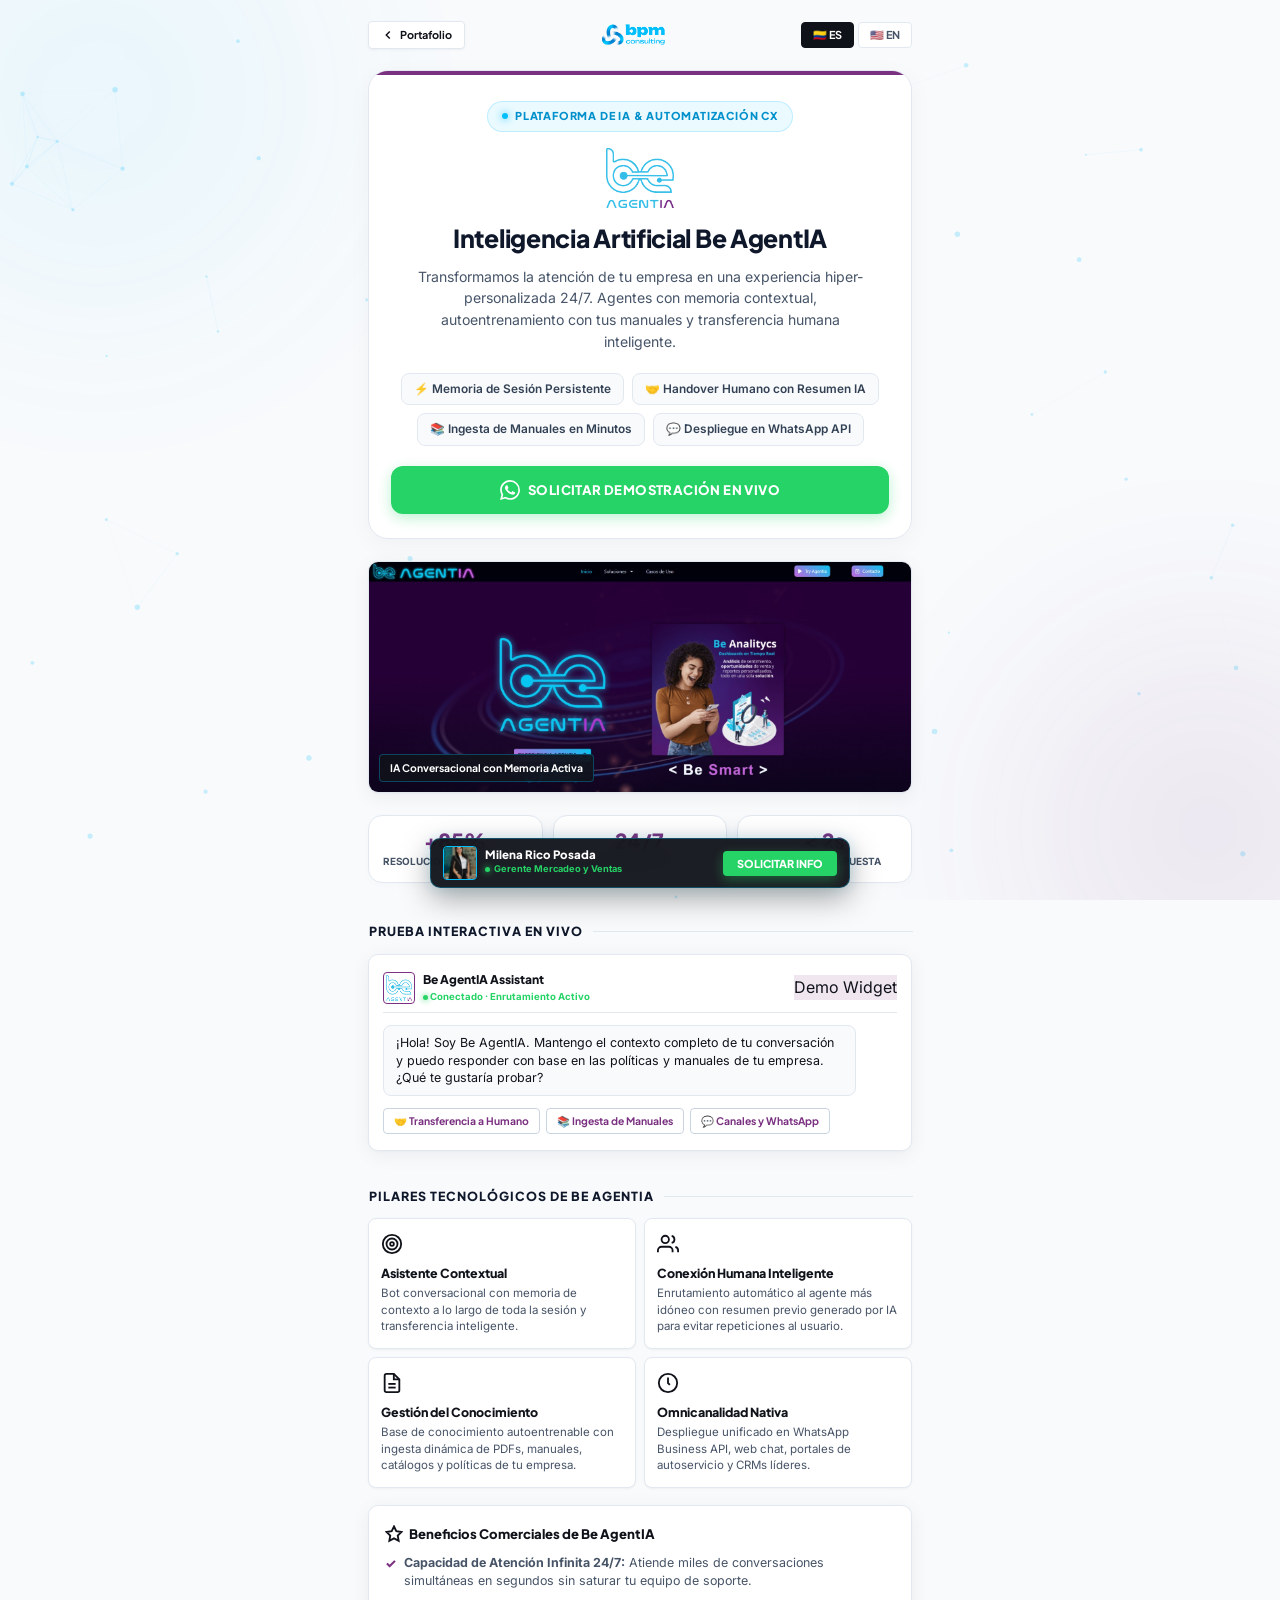
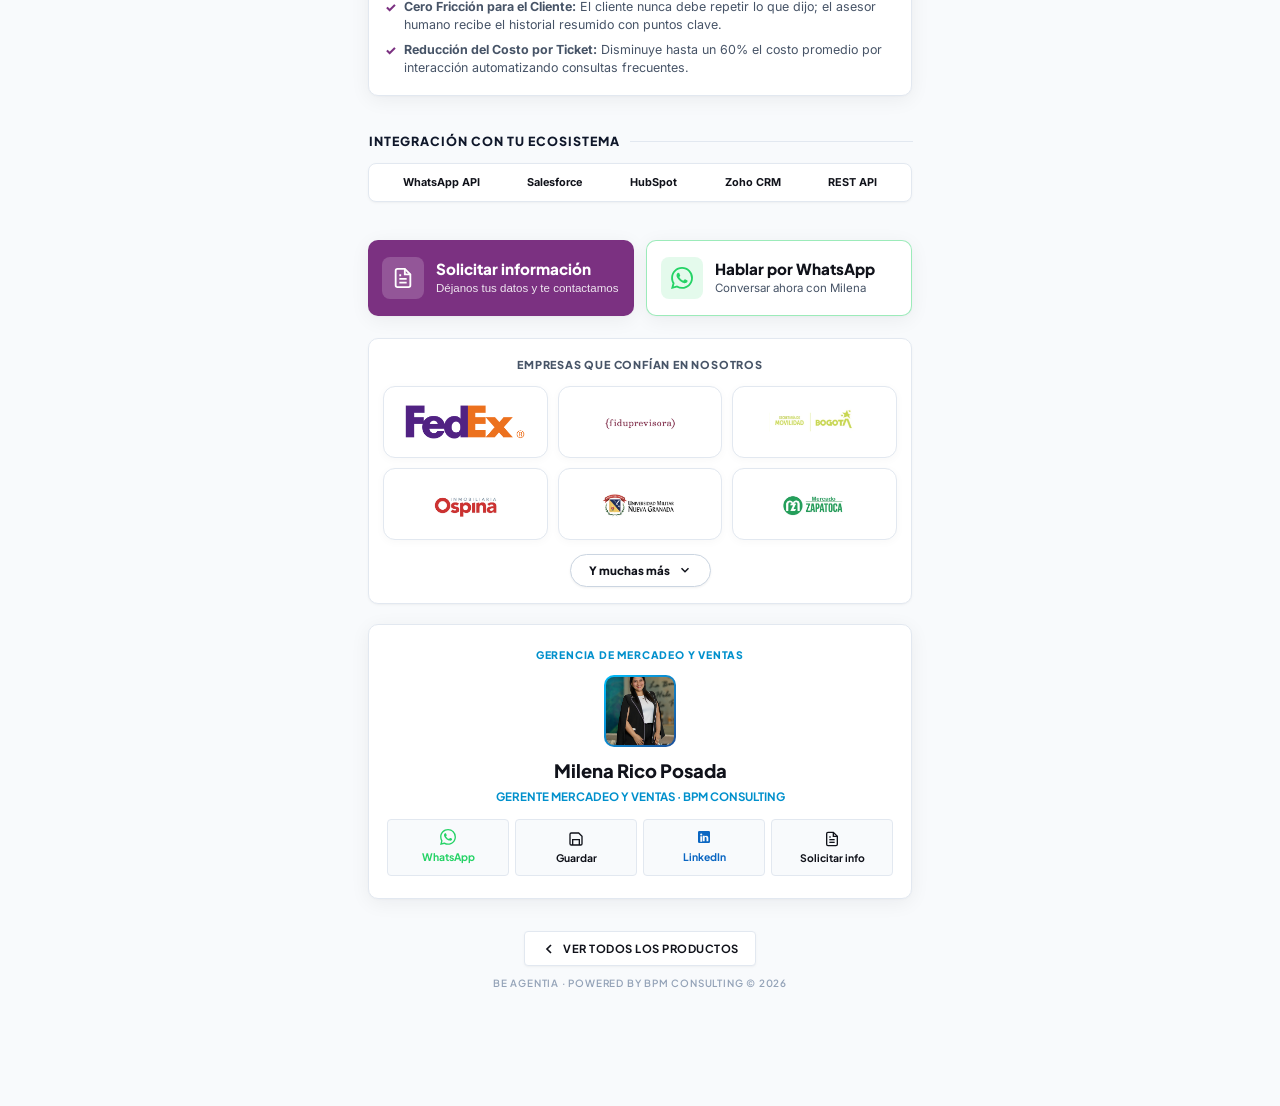
==== agentia/index.html @ d662c261 "style: expand breathing room and padding on product hero cards across all solutions" ====
<!DOCTYPE html>
<html lang="es">
<head>
  <meta charset="UTF-8">
  <meta name="viewport" content="width=device-width, initial-scale=1.0, maximum-scale=5.0">
  <title>Be AgentIA | Inteligencia Artificial Conversacional — BPM Consulting</title>
  <meta name="description" content="Be AgentIA By BPM: Asistente virtual contextual con memoria, enrutamiento inteligente agente humano y base de conocimiento dinámica.">
  <link rel="icon" type="image/png" href="../assets/logos/isotipo.png">
  <link rel="stylesheet" href="../css/styles.css?v=2.1">
</head>
<body data-product="agentia">

  <!-- Reading Scroll Progress Bar -->
  <div id="scroll-progress-bar"></div>

  <!-- Interactive Particle Mesh Canvas -->
  <canvas id="network-canvas"></canvas>

  <!-- Ambient Light Layer -->
  <div class="bg-ambient-layer">
    <div class="ambient-flare flare-1"></div>
    <div class="ambient-flare flare-2"></div>
  </div>

  <div class="page-container">

    <!-- Top Subpage Navigation Bar -->
    <header class="subpage-top-bar reveal-on-scroll">
      <a href="../index.html" class="back-nav-pill">
        <svg viewBox="0 0 24 24" width="14" height="14" fill="none" stroke="currentColor" stroke-width="2.5"><polyline points="15 18 9 12 15 6"></polyline></svg>
        <span data-es="Portafolio" data-en="Portfolio">Portafolio</span>
      </a>
      <img src="../assets/logos/LOGO HORIZONTAL.png" alt="BPM Consulting" class="top-brand-logo" onerror="this.src='../assets/logos/logo-horizontal-color.png'">
      <div class="lang-toggle-group">
        <button class="lang-pill-btn active-lang" data-set-lang="es">🇨🇴 ES</button>
        <button class="lang-pill-btn" data-set-lang="en">🇺🇸 EN</button>
      </div>
    </header>

    <!-- ==========================================================================
         PRODUCT HERO: BE AGENTIA (TOP CONVERSION PRIORITY)
         ========================================================================== -->
    <section class="hero-product-card reveal-on-scroll">
      <span class="product-eyebrow-badge">
        <span class="live-dot"></span>
        <span data-es="Plataforma de IA &amp; Automatización CX" data-en="AI Platform &amp; CX Automation">Plataforma de IA &amp; Automatización CX</span>
      </span>
      <img src="../assets/logos/agentia-logo.png" alt="Be AgentIA" class="hero-logo-frame" onerror="this.src='../assets/logos/agentia-portada.png'">
      <h1 class="hero-headline" data-es="Inteligencia Artificial <span class='gradient-text'>Be AgentIA</span>" data-en="Artificial Intelligence <span class='gradient-text'>Be AgentIA</span>">
        Inteligencia Artificial <span class="gradient-text">Be AgentIA</span>
      </h1>
      <p class="hero-lead-text" data-es="Transformamos la atención de tu empresa en una experiencia hiper-personalizada 24/7. Agentes con memoria contextual, autoentrenamiento con tus manuales y transferencia humana inteligente." data-en="Transforming enterprise support into a hyper-personalized 24/7 experience. Agents with persistent context memory, manual self-training, and smart human handoff.">
        Transformamos la atención de tu empresa en una experiencia hiper-personalizada 24/7. Agentes con memoria contextual, autoentrenamiento con tus manuales y transferencia humana inteligente.
      </p>

      <!-- Key Commercial Takeaway Pills -->
      <div class="key-value-chips-row">
        <span class="value-chip">⚡ Memoria de Sesión Persistente</span>
        <span class="value-chip">🤝 Handover Humano con Resumen IA</span>
        <span class="value-chip">📚 Ingesta de Manuales en Minutos</span>
        <span class="value-chip">💬 Despliegue en WhatsApp API</span>
      </div>

      <!-- Main Conversion CTA -->
      <a href="https://wa.me/573215734798" class="cta-button-main cta-button-whatsapp dynamic-wa-link" target="_blank" rel="noopener noreferrer">
        <svg viewBox="0 0 24 24" width="20" height="20" fill="currentColor"><path d="M17.472 14.382c-.297-.149-1.758-.867-2.03-.967-.273-.099-.471-.148-.67.15-.197.297-.767.966-.94 1.164-.173.199-.347.223-.644.075-.297-.15-1.255-.463-2.39-1.475-.883-.788-1.48-1.761-1.653-2.059-.173-.297-.018-.458.13-.606.134-.133.298-.347.446-.52.149-.174.198-.298.298-.497.099-.198.05-.371-.025-.52-.075-.149-.669-1.612-.916-2.207-.242-.579-.487-.5-.669-.51-.173-.008-.371-.01-.57-.01-.198 0-.52.074-.792.372-.272.297-1.04 1.016-1.04 2.479 0 1.462 1.065 2.875 1.213 3.074.149.198 2.096 3.2 5.077 4.487.709.306 1.262.489 1.694.625.712.227 1.36.195 1.871.118.571-.085 1.758-.719 2.006-1.413.248-.694.248-1.289.173-1.413-.074-.124-.272-.198-.57-.347m-5.421 7.403h-.004a9.87 9.87 0 01-5.031-1.378l-.361-.214-3.741.982.998-3.648-.235-.374a9.86 9.86 0 01-1.51-5.26c.001-5.45 4.436-9.884 9.888-9.884 2.64 0 5.122 1.03 6.988 2.898a9.825 9.825 0 012.893 6.994c-.003 5.45-4.437 9.884-9.885 9.884m8.413-18.297A11.815 11.815 0 0012.05 0C5.495 0 .16 5.335.157 11.892c0 2.096.547 4.142 1.588 5.945L.057 24l6.305-1.654a11.882 11.882 0 005.683 1.448h.005c6.554 0 11.89-5.335 11.893-11.893a11.821 11.821 0 00-3.48-8.413z"/></svg>
        <span data-es="Solicitar Demostración en Vivo" data-en="Request Live Interactive Demo">Solicitar Demostración en Vivo</span>
      </a>
    </section>

    <!-- Visual Media Showcase: Animated AgentIA Interface -->
    <div class="media-device-showcase reveal-on-scroll">
      <img src="../assets/img/agentia.gif" alt="Be AgentIA Demo Interactiva" class="media-device-img" onerror="this.src='../assets/img/agentia.jpeg'">
      <div class="media-floating-badge">
        <span class="pulse-circle"></span>
        <span data-es="IA Conversacional con Memoria Activa" data-en="Conversational AI with Active Memory">IA Conversacional con Memoria Activa</span>
      </div>
    </div>

    <!-- Key Metrics & Performance -->
    <div class="kpi-row reveal-on-scroll">
      <div class="kpi-card">
        <div class="kpi-number">+85%</div>
        <div class="kpi-label" data-es="Resolución 1er Contacto" data-en="1st Contact Resolution">Resolución 1er Contacto</div>
      </div>
      <div class="kpi-card">
        <div class="kpi-number">24/7</div>
        <div class="kpi-label" data-es="Disponibilidad Total" data-en="24/7 Availability">Disponibilidad Total</div>
      </div>
      <div class="kpi-card">
        <div class="kpi-number">&lt; 2s</div>
        <div class="kpi-label" data-es="Tiempo de Respuesta" data-en="Response Time">Tiempo de Respuesta</div>
      </div>
    </div>

    <!-- ==========================================================================
         INTERACTIVE CHAT SIMULATOR WIDGET
         ========================================================================== -->
    <div class="section-title-wrap reveal-on-scroll" data-es="Prueba Interactiva en Vivo" data-en="Live Interactive Simulation">
      Prueba Interactiva en Vivo
    </div>

    <div class="chat-sim-container reveal-on-scroll" id="chat-sim-box">
      <div class="chat-sim-header">
        <div class="chat-sim-bot-profile">
          <img src="../assets/logos/agentia-logo.png" alt="AgentIA" class="chat-sim-avatar">
          <div>
            <div class="chat-sim-name">Be AgentIA Assistant</div>
            <div class="chat-sim-state"><span class="status-dot-pulse"></span> <span data-es="Conectado · Enrutamiento Activo" data-en="Online · Context Memory Active">Conectado · Enrutamiento Activo</span></div>
          </div>
        </div>
        <span class="showcase-tag" style="background: rgba(123, 49, 129, 0.12); color: var(--brand-agentia-magenta); border-color: rgba(123, 49, 129, 0.25);">Demo Widget</span>
      </div>

      <div class="chat-sim-body">
        <div class="chat-bubble chat-bubble-bot" data-es="¡Hola! Soy Be AgentIA. Mantengo el contexto completo de tu conversación y puedo responder con base en las políticas y manuales de tu empresa. ¿Qué te gustaría probar?" data-en="Hello! I am Be AgentIA. I retain full conversation context and answer directly from your company manuals and policies. What would you like to test?">
          ¡Hola! Soy Be AgentIA. Mantengo el contexto completo de tu conversación y puedo responder con base en las políticas y manuales de tu empresa. ¿Qué te gustaría probar?
        </div>
      </div>

      <div class="chat-sim-prompts">
        <button class="chat-prompt-pill" 
          data-prompt-user-es="¿Cómo maneja la transferencia a un asesor humano?" 
          data-prompt-user-en="How do you handle transfer to a human agent?"
          data-prompt-reply-es="⚡ <strong>Enrutamiento Inteligente:</strong> Cuando detecto una consulta compleja, genero un <em>resumen ejecutivo automático</em> y transfiero el chat al asesor humano especializado sin que el cliente tenga que repetir su información."
          data-prompt-reply-en="⚡ <strong>Smart Handover:</strong> When detecting complex inquiries, I generate an <em>automatic executive briefing</em> and route the user to the right human specialist with zero repetition."
          data-es="🤝 Transferencia a Humano" data-en="🤝 Human Handover">
          🤝 Transferencia a Humano
        </button>

        <button class="chat-prompt-pill" 
          data-prompt-user-es="¿Cómo aprende de los manuales de mi empresa?" 
          data-prompt-user-en="How do you learn from company documents?"
          data-prompt-reply-es="📚 <strong>Base de Conocimiento Dinámica:</strong> Puedes cargar PDFs, políticas comerciales, FAQs o conectar tu API. Aprendo de inmediato con búsqueda semántica precisa y respuestas certeras."
          data-prompt-reply-en="📚 <strong>Dynamic Knowledge Base:</strong> Simply upload PDFs, policies, FAQs, or connect via REST API. I learn instantly using semantic vector search with verified accuracy."
          data-es="📚 Ingesta de Manuales" data-en="📚 Manuals Ingestion">
          📚 Ingesta de Manuales
        </button>

        <button class="chat-prompt-pill" 
          data-prompt-user-es="¿En qué canales se puede desplegar?" 
          data-prompt-user-en="Which channels can it be deployed to?"
          data-prompt-reply-es="🌐 <strong>Omnicanalidad Nativa:</strong> Me integro directamente con <em>WhatsApp Business API, Web Chat, Salesforce, HubSpot y Zoho CRM</em> manteniendo una única memoria centralizada."
          data-prompt-reply-en="🌐 <strong>Native Omnichannel:</strong> I deploy natively on <em>WhatsApp Business API, Web Chat, Salesforce, HubSpot, and Zoho CRM</em> sharing one centralized memory."
          data-es="💬 Canales y WhatsApp" data-en="💬 Channels &amp; WhatsApp">
          💬 Canales y WhatsApp
        </button>
      </div>
    </div>

    <!-- Core Pillars / Capabilities -->
    <div class="section-title-wrap reveal-on-scroll" data-es="Pilares Tecnológicos de Be AgentIA" data-en="Be AgentIA Core Technology">
      Pilares Tecnológicos de Be AgentIA
    </div>

    <div class="feature-tiles-grid">
      <div class="feature-tile reveal-on-scroll stagger-1">
        <div class="feature-tile-icon">
          <svg viewBox="0 0 24 24" width="22" height="22" fill="none" stroke="currentColor" stroke-width="2"><path d="M12 2a10 10 0 0 0-10 10c0 5.523 4.477 10 10 10s10-4.477 10-10A10 10 0 0 0 12 2z"></path><path d="M12 18a6 6 0 1 0 0-12 6 6 0 0 0 0 12z"></path><circle cx="12" cy="12" r="2"></circle></svg>
        </div>
        <div class="feature-tile-title" data-es="Asistente Contextual" data-en="Contextual Assistant">Asistente Contextual</div>
        <div class="feature-tile-desc" data-es="Bot conversacional con memoria de contexto a lo largo de toda la sesión y transferencia inteligente." data-en="Conversational bot with persistent context memory across the session and smart handoff.">
          Bot conversacional con memoria de contexto a lo largo de toda la sesión y transferencia inteligente.
        </div>
      </div>

      <div class="feature-tile reveal-on-scroll stagger-2">
        <div class="feature-tile-icon">
          <svg viewBox="0 0 24 24" width="22" height="22" fill="none" stroke="currentColor" stroke-width="2"><path d="M17 21v-2a4 4 0 0 0-4-4H5a4 4 0 0 0-4 4v2"></path><circle cx="9" cy="7" r="4"></circle><path d="M23 21v-2a4 4 0 0 0-3-3.87"></path><path d="M16 3.13a4 4 0 0 1 0 7.75"></path></svg>
        </div>
        <div class="feature-tile-title" data-es="Conexión Humana Inteligente" data-en="Smart Human Handover">Conexión Humana Inteligente</div>
        <div class="feature-tile-desc" data-es="Enrutamiento automático al agente más idóneo con resumen previo generado por IA para evitar repeticiones al usuario." data-en="Automated routing to the ideal human agent with AI-generated briefing to prevent user repetition.">
          Enrutamiento automático al agente más idóneo con resumen previo generado por IA para evitar repeticiones al usuario.
        </div>
      </div>

      <div class="feature-tile reveal-on-scroll stagger-3">
        <div class="feature-tile-icon">
          <svg viewBox="0 0 24 24" width="22" height="22" fill="none" stroke="currentColor" stroke-width="2"><path d="M14 2H6a2 2 0 0 0-2 2v16a2 2 0 0 0 2 2h12a2 2 0 0 0 2-2V8z"></path><polyline points="14 2 14 8 20 8"></polyline><line x1="16" y1="13" x2="8" y2="13"></line><line x1="16" y1="17" x2="8" y2="17"></line></svg>
        </div>
        <div class="feature-tile-title" data-es="Gestión del Conocimiento" data-en="Knowledge Base">Gestión del Conocimiento</div>
        <div class="feature-tile-desc" data-es="Base de conocimiento autoentrenable con ingesta dinámica de PDFs, manuales, catálogos y políticas de tu empresa." data-en="Self-training knowledge base with dynamic ingestion of PDFs, manuals, and enterprise policies.">
          Base de conocimiento autoentrenable con ingesta dinámica de PDFs, manuales, catálogos y políticas de tu empresa.
        </div>
      </div>

      <div class="feature-tile reveal-on-scroll stagger-4">
        <div class="feature-tile-icon">
          <svg viewBox="0 0 24 24" width="22" height="22" fill="none" stroke="currentColor" stroke-width="2"><circle cx="12" cy="12" r="10"></circle><polyline points="12 6 12 12 14 14"></polyline></svg>
        </div>
        <div class="feature-tile-title" data-es="Omnicanalidad Nativa" data-en="Native Omnichannel">Omnicanalidad Nativa</div>
        <div class="feature-tile-desc" data-es="Despliegue unificado en WhatsApp Business API, web chat, portales de autoservicio y CRMs líderes." data-en="Unified deployment on WhatsApp Business API, web chat, portals, and leading CRM platforms.">
          Despliegue unificado en WhatsApp Business API, web chat, portales de autoservicio y CRMs líderes.
        </div>
      </div>
    </div>

    <!-- Commercial Value Highlights Card -->
    <div class="commercial-highlights-card reveal-on-scroll">
      <div class="highlights-title">
        <svg viewBox="0 0 24 24" width="18" height="18" fill="none" stroke="currentColor" stroke-width="2.5"><polygon points="12 2 15.09 8.26 22 9.27 17 14.14 18.18 21.02 12 17.77 5.82 21.02 7 14.14 2 9.27 8.91 8.26 12 2"></polygon></svg>
        <span data-es="Beneficios Comerciales de Be AgentIA" data-en="Business Benefits of Be AgentIA">Beneficios Comerciales de Be AgentIA</span>
      </div>
      <div class="highlights-list">
        <div class="highlight-item">
          <div class="highlight-icon-check">✓</div>
          <div><strong data-es="Capacidad de Atención Infinita 24/7:" data-en="Infinite 24/7 Scale:">Capacidad de Atención Infinita 24/7:</strong> <span data-es="Atiende miles de conversaciones simultáneas en segundos sin saturar tu equipo de soporte." data-en="Handle thousands of concurrent conversations in seconds with zero backlog or queue wait times.">Atiende miles de conversaciones simultáneas en segundos sin saturar tu equipo de soporte.</span></div>
        </div>
        <div class="highlight-item">
          <div class="highlight-icon-check">✓</div>
          <div><strong data-es="Cero Fricción para el Cliente:" data-en="Zero Friction for Users:">Cero Fricción para el Cliente:</strong> <span data-es="El cliente nunca debe repetir lo que dijo; el asesor humano recibe el historial resumido con puntos clave." data-en="Customers never repeat themselves; human agents get a clear executive briefing with all key points.">El cliente nunca debe repetir lo que dijo; el asesor humano recibe el historial resumido con puntos clave.</span></div>
        </div>
        <div class="highlight-item">
          <div class="highlight-icon-check">✓</div>
          <div><strong data-es="Reducción del Costo por Ticket:" data-en="Lower Cost per Ticket:">Reducción del Costo por Ticket:</strong> <span data-es="Disminuye hasta un 60% el costo promedio por interacción automatizando consultas frecuentes." data-en="Reduce up to 60% of average interaction costs by automating tier-1 repetitive questions.">Disminuye hasta un 60% el costo promedio por interacción automatizando consultas frecuentes.</span></div>
        </div>
      </div>
    </div>

    <!-- Integrations Bar -->
    <div class="section-title-wrap reveal-on-scroll" data-es="Integración con tu Ecosistema" data-en="Ecosystem Integrations">
      Integración con tu Ecosistema
    </div>

    <div class="trust-strip reveal-on-scroll">
      <span class="trust-badge">WhatsApp API</span>
      <span class="trust-badge">Salesforce</span>
      <span class="trust-badge">HubSpot</span>
      <span class="trust-badge">Zoho CRM</span>
      <span class="trust-badge">REST API</span>
    </div>

    <!-- ==========================================================================
         HIGH-CONVERSION DUAL ACTION CARDS
         ========================================================================== -->
    <div class="solution-cta-dual-grid reveal-on-scroll">
      <button class="btn-dual-card btn-dual-inquiry" type="button" data-open-lead-modal data-service="BeAgentIA">
        <div class="btn-dual-icon-box">
          <svg viewBox="0 0 24 24" width="22" height="22" fill="none" stroke="currentColor" stroke-width="2"><path d="M14 2H6a2 2 0 0 0-2 2v16a2 2 0 0 0 2 2h12a2 2 0 0 0 2-2V8z"></path><polyline points="14 2 14 8 20 8"></polyline><line x1="16" y1="13" x2="8" y2="13"></line><line x1="16" y1="17" x2="8" y2="17"></line><polyline points="10 9 9 9 8 9"></polyline></svg>
        </div>
        <div>
          <div class="btn-dual-title" data-es="Solicitar información" data-en="Request Information">Solicitar información</div>
          <div class="btn-dual-sub" data-es="Déjanos tus datos y te contactamos" data-en="Leave your details and we'll contact you">Déjanos tus datos y te contactamos</div>
        </div>
      </button>

      <a href="https://wa.me/573215734798?text=Hola%20Milena,%20conoc%C3%AD%20BPM%20en%20ANDICOM%20y%20me%20interesa%20conocer%20m%C3%A1s%20sobre%20BeAgentIA." class="btn-dual-card btn-dual-wa dynamic-wa-link" target="_blank" rel="noopener noreferrer">
        <div class="btn-dual-icon-box">
          <svg viewBox="0 0 24 24" width="22" height="22" fill="currentColor"><path d="M17.472 14.382c-.297-.149-1.758-.867-2.03-.967-.273-.099-.471-.148-.67.15-.197.297-.767.966-.94 1.164-.173.199-.347.223-.644.075-.297-.15-1.255-.463-2.39-1.475-.883-.788-1.48-1.761-1.653-2.059-.173-.297-.018-.458.13-.606.134-.133.298-.347.446-.52.149-.174.198-.298.298-.497.099-.198.05-.371-.025-.52-.075-.149-.669-1.612-.916-2.207-.242-.579-.487-.5-.669-.51-.173-.008-.371-.01-.57-.01-.198 0-.52.074-.792.372-.272.297-1.04 1.016-1.04 2.479 0 1.462 1.065 2.875 1.213 3.074.149.198 2.096 3.2 5.077 4.487.709.306 1.262.489 1.694.625.712.227 1.36.195 1.871.118.571-.085 1.758-.719 2.006-1.413.248-.694.248-1.289.173-1.413-.074-.124-.272-.198-.57-.347m-5.421 7.403h-.004a9.87 9.87 0 01-5.031-1.378l-.361-.214-3.741.982.998-3.648-.235-.374a9.86 9.86 0 01-1.51-5.26c.001-5.45 4.436-9.884 9.888-9.884 2.64 0 5.122 1.03 6.988 2.898a9.825 9.825 0 012.893 6.994c-.003 5.45-4.437 9.884-9.885 9.884m8.413-18.297A11.815 11.815 0 0012.05 0C5.495 0 .16 5.335.157 11.892c0 2.096.547 4.142 1.588 5.945L.057 24l6.305-1.654a11.882 11.882 0 005.683 1.448h.005c6.554 0 11.89-5.335 11.893-11.893a11.821 11.821 0 00-3.48-8.413z"/></svg>
        </div>
        <div>
          <div class="btn-dual-title" data-es="Hablar por WhatsApp" data-en="Chat via WhatsApp">Hablar por WhatsApp</div>
          <div class="btn-dual-sub" data-es="Conversar ahora con Milena" data-en="Chat now with Milena">Conversar ahora con Milena</div>
        </div>
      </a>
    </div>

    <!-- Brands & Clients Showcase -->
    <section class="client-trust-section reveal-on-scroll">
      <div class="client-trust-title" data-es="Empresas que Confían en Nosotros" data-en="Companies That Trust Us">Empresas que Confían en Nosotros</div>
      
      <!-- 6 Primary Logos -->
      <div class="client-logo-grid">
        <div class="client-logo-cell"><img src="../assets/logos/Fedex.webp" alt="FedEx"></div>
        <div class="client-logo-cell"><img src="../assets/logos/Fiduprevisora.webp" alt="UARIV / Sector Público"></div>
        <div class="client-logo-cell"><img src="../assets/logos/Secretaria-de-Mobilidad.webp" alt="Secretaría de Movilidad"></div>
        <div class="client-logo-cell"><img src="../assets/logos/Inmobiliaria-Ospina.webp" alt="OPAIN / Ospina"></div>
        <div class="client-logo-cell"><img src="../assets/logos/U-Militar-Nueva-Granada.webp" alt="Universidad Militar Nueva Granada"></div>
        <div class="client-logo-cell"><img src="../assets/logos/Zapatoca.webp" alt="Supermercados Zapatoca"></div>
      </div>

      <!-- Expand Button -->
      <div class="btn-expand-clients-wrap">
        <button class="btn-expand-clients" type="button" data-toggle-clients>
          <span data-es="Y muchas más" data-en="And many more">Y muchas más</span>
          <svg viewBox="0 0 24 24" width="14" height="14" fill="none" stroke="currentColor" stroke-width="2.5"><polyline points="6 9 12 15 18 9"></polyline></svg>
        </button>
      </div>

      <!-- Expandable Extra Grid -->
      <div class="clients-extra-grid">
        <div class="client-logo-cell"><img src="../assets/logos/Claro.webp" alt="Claro"></div>
        <div class="client-logo-cell"><img src="../assets/logos/Banco-de-la-Republica.webp" alt="Banco de la República"></div>
        <div class="client-logo-cell"><img src="../assets/logos/Prepass.webp" alt="PrePass"></div>
        <div class="client-logo-cell"><img src="../assets/logos/Frontier.webp" alt="Frontera Energy"></div>
        <div class="client-logo-cell"><img src="../assets/logos/ICETEX.webp" alt="ICETEX"></div>
        <div class="client-logo-cell"><img src="../assets/logos/Camara-de-Comercio.webp" alt="Cámara de Comercio"></div>
        <div class="client-logo-cell"><img src="../assets/logos/Rabelo-Foods.webp" alt="Rabelo Foods"></div>
        <div class="client-logo-cell"><img src="../assets/logos/ICFES.webp" alt="ICFES"></div>
        <div class="client-logo-cell"><img src="../assets/logos/Ministerio-de-Educacion.webp" alt="Ministerio de Educación"></div>
      </div>
    </section>

    <!-- ==========================================================================
         EXECUTIVE MANAGEMENT CONTACT SECTION (MILENA RICO)
         ========================================================================== -->
    <section class="executive-management-card reveal-on-scroll">
      <span class="exec-card-eyebrow" data-es="Gerencia de Mercadeo y Ventas" data-en="Marketing &amp; Sales Management">
        <svg viewBox="0 0 24 24" width="14" height="14" fill="none" stroke="currentColor" stroke-width="2.5"><circle cx="12" cy="7" r="4"></circle><path d="M5.5 21a8.5 8.5 0 0 1 13 0"></path></svg>
        Gerencia de Mercadeo y Ventas
      </span>

      <div class="exec-avatar-wrapper">
        <img src="../assets/img/Milena.jpeg" alt="Milena Rico Posada" class="exec-avatar-photo" onerror="this.src='../assets/logos/isotipo.png'">
      </div>

      <h2 class="exec-manager-name">Milena Rico Posada</h2>
      <p class="exec-manager-title" data-es="Gerente Mercadeo y Ventas · BPM Consulting" data-en="Marketing &amp; Sales Manager · BPM Consulting">
        Gerente Mercadeo y Ventas · BPM Consulting
      </p>

      <div class="exec-actions-grid">
        <a href="https://wa.me/573215734798?text=Hola%20Milena,%20conoc%C3%AD%20BPM%20en%20ANDICOM%20y%20me%20interesa%20conocer%20m%C3%A1s%20sobre%20BeAgentIA." class="exec-action-item btn-wa-highlight dynamic-wa-link" target="_blank" rel="noopener noreferrer">
          <svg viewBox="0 0 24 24" fill="currentColor"><path d="M17.472 14.382c-.297-.149-1.758-.867-2.03-.967-.273-.099-.471-.148-.67.15-.197.297-.767.966-.94 1.164-.173.199-.347.223-.644.075-.297-.15-1.255-.463-2.39-1.475-.883-.788-1.48-1.761-1.653-2.059-.173-.297-.018-.458.13-.606.134-.133.298-.347.446-.52.149-.174.198-.298.298-.497.099-.198.05-.371-.025-.52-.075-.149-.669-1.612-.916-2.207-.242-.579-.487-.5-.669-.51-.173-.008-.371-.01-.57-.01-.198 0-.52.074-.792.372-.272.297-1.04 1.016-1.04 2.479 0 1.462 1.065 2.875 1.213 3.074.149.198 2.096 3.2 5.077 4.487.709.306 1.262.489 1.694.625.712.227 1.36.195 1.871.118.571-.085 1.758-.719 2.006-1.413.248-.694.248-1.289.173-1.413-.074-.124-.272-.198-.57-.347m-5.421 7.403h-.004a9.87 9.87 0 01-5.031-1.378l-.361-.214-3.741.982.998-3.648-.235-.374a9.86 9.86 0 01-1.51-5.26c.001-5.45 4.436-9.884 9.888-9.884 2.64 0 5.122 1.03 6.988 2.898a9.825 9.825 0 012.893 6.994c-.003 5.45-4.437 9.884-9.885 9.884m8.413-18.297A11.815 11.815 0 0012.05 0C5.495 0 .16 5.335.157 11.892c0 2.096.547 4.142 1.588 5.945L.057 24l6.305-1.654a11.882 11.882 0 005.683 1.448h.005c6.554 0 11.89-5.335 11.893-11.893a11.821 11.821 0 00-3.48-8.413z"/></svg>
          <span>WhatsApp</span>
        </a>
        <button class="exec-action-item" data-vcard>
          <svg viewBox="0 0 24 24" fill="none" stroke="currentColor" stroke-width="2"><path d="M19 21H5a2 2 0 0 1-2-2V5a2 2 0 0 1 2-2h11l5 5v11a2 2 0 0 1-2 2z"></path><polyline points="17 21 17 13 7 13 7 21"></polyline></svg>
          <span data-es="Guardar" data-en="Save">Guardar</span>
        </button>
        <a href="https://www.linkedin.com/in/milena-rico-posada-2990798b/" class="exec-action-item btn-li-highlight" target="_blank" rel="noopener noreferrer">
          <svg viewBox="0 0 24 24" fill="currentColor"><path d="M19 3a2 2 0 0 1 2 2v14a2 2 0 0 1-2 2H5a2 2 0 0 1-2-2V5a2 2 0 0 1 2-2h14m-.5 15.5v-5.3a3.26 3.26 0 0 0-3.26-3.26c-.85 0-1.84.52-2.28 1.3v-1.11h-2.79v8.37h2.79v-4.93c0-.77.62-1.4 1.39-1.4a1.4 1.4 0 0 1 1.4 1.4v4.93h2.75M6.46 10.9v8.37H9.2V10.9H6.46M7.83 6.64a1.64 1.64 0 1 0 1.64 1.64 1.64 1.64 0 0 0-1.64-1.64z"/></svg>
          <span>LinkedIn</span>
        </a>
        <button class="exec-action-item" data-open-lead-modal data-service="BeAgentIA">
          <svg viewBox="0 0 24 24" fill="none" stroke="currentColor" stroke-width="2"><path d="M14 2H6a2 2 0 0 0-2 2v16a2 2 0 0 0 2 2h12a2 2 0 0 0 2-2V8z"></path><polyline points="14 2 14 8 20 8"></polyline><line x1="16" y1="13" x2="8" y2="13"></line><line x1="16" y1="17" x2="8" y2="17"></line><polyline points="10 9 9 9 8 9"></polyline></svg>
          <span data-es="Solicitar info" data-en="Request info">Solicitar info</span>
        </button>
      </div>
    </section>

    <!-- Footer Area -->
    <footer class="footer-wrap reveal-on-scroll">
      <a href="../index.html" class="return-hub-btn">
        <svg viewBox="0 0 24 24" width="16" height="16" fill="none" stroke="currentColor" stroke-width="2.5"><polyline points="15 18 9 12 15 6"></polyline></svg>
        <span data-es="Ver todos los productos" data-en="View all products">Ver todos los productos</span>
      </a>
      <p class="footer-copy-claim">BE AGENTIA · POWERED BY BPM CONSULTING © 2026</p>
    </footer>

  </div>

  <!-- Sticky Bottom Contact Bar -->
  <div class="sticky-float-bar">
    <a href="https://wa.me/573215734798?text=Hola%20Milena,%20conoc%C3%AD%20BPM%20en%20ANDICOM%20y%20me%20interesa%20conocer%20m%C3%A1s%20sobre%20BeAgentIA." class="sticky-mgr-info dynamic-wa-link" target="_blank" rel="noopener noreferrer">
      <img src="../assets/img/Milena.jpeg" alt="Milena Rico" class="sticky-mgr-img" onerror="this.src='../assets/logos/isotipo.png'">
      <div>
        <div class="sticky-mgr-name">Milena Rico Posada</div>
        <div class="sticky-mgr-status"><span class="status-dot-pulse"></span> <span data-es="Gerente Mercadeo y Ventas" data-en="Marketing &amp; Sales Manager">Gerente Mercadeo y Ventas</span></div>
      </div>
    </a>
    <button class="sticky-chat-cta" data-open-lead-modal data-service="BeAgentIA" style="border:none; cursor:pointer;">
      <span data-es="Solicitar info" data-en="Request info">Solicitar info</span>
    </button>
  </div>

  <!-- ==========================================================================
       LEAD CAPTURE MODAL / BOTTOM-SHEET: "SOLICITAR INFORMACIÓN"
       ========================================================================== -->
  <div class="lead-modal-overlay" id="lead-modal-overlay" aria-hidden="true">
    <div class="lead-modal-sheet" role="dialog" aria-modal="true">
      <div class="lead-modal-header">
        <div>
          <h2 class="lead-modal-title" data-es="Solicitar información" data-en="Request Information">Solicitar información</h2>
          <p class="lead-form-hint" style="text-align:left; margin-top:2px; font-size:0.75rem; color:var(--color-gray-70);" data-es="Déjanos tus datos y te contactamos." data-en="Leave your details and we will contact you.">Déjanos tus datos y te contactamos.</p>
        </div>
        <button class="lead-modal-close-btn" id="lead-modal-close" aria-label="Cerrar">
          <svg viewBox="0 0 24 24" width="16" height="16" fill="none" stroke="currentColor" stroke-width="2.5"><line x1="18" y1="6" x2="6" y2="18"></line><line x1="6" y1="6" x2="18" y2="18"></line></svg>
        </button>
      </div>

      <form id="lead-inquiry-form" class="lead-form-grid">
        <div class="lead-input-group">
          <label class="lead-input-label" for="lead-name" data-es="Nombre *" data-en="Name *">Nombre *</label>
          <input type="text" id="lead-name" class="lead-form-input" placeholder="Tu nombre completo" required>
        </div>

        <div class="lead-input-group">
          <label class="lead-input-label" for="lead-company" data-es="Empresa" data-en="Company">Empresa</label>
          <input type="text" id="lead-company" class="lead-form-input" placeholder="Nombre de tu empresa">
        </div>

        <div class="lead-input-group">
          <label class="lead-input-label" for="lead-email" data-es="Correo" data-en="Email">Correo</label>
          <input type="email" id="lead-email" class="lead-form-input" placeholder="correo@empresa.com">
        </div>

        <div class="lead-input-group">
          <label class="lead-input-label" for="lead-phone" data-es="Teléfono *" data-en="Phone *">Teléfono *</label>
          <input type="tel" id="lead-phone" class="lead-form-input" placeholder="+57 300 000 0000" required>
        </div>

        <div class="lead-input-group">
          <label class="lead-input-label" for="lead-interest" data-es="Servicio de interés ▾" data-en="Service of Interest ▾">Servicio de interés ▾</label>
          <select id="lead-interest" class="lead-form-select">
            <option value="BeAgentIA" selected>BeAgentIA</option>
            <option value="BPO & Contact Center">BPO & Contact Center</option>
            <option value="FEEL">FEEL</option>
            <option value="ELP Pagos Virtuales">ELP Pagos Virtuales</option>
            <option value="Portafolio Integral">Todo el Portafolio</option>
          </select>
        </div>

        <button type="submit" class="lead-form-submit-btn">
          <svg viewBox="0 0 24 24" width="18" height="18" fill="currentColor"><path d="M17.472 14.382c-.297-.149-1.758-.867-2.03-.967-.273-.099-.471-.148-.67.15-.197.297-.767.966-.94 1.164-.173.199-.347.223-.644.075-.297-.15-1.255-.463-2.39-1.475-.883-.788-1.48-1.761-1.653-2.059-.173-.297-.018-.458.13-.606.134-.133.298-.347.446-.52.149-.174.198-.298.298-.497.099-.198.05-.371-.025-.52-.075-.149-.669-1.612-.916-2.207-.242-.579-.487-.5-.669-.51-.173-.008-.371-.01-.57-.01-.198 0-.52.074-.792.372-.272.297-1.04 1.016-1.04 2.479 0 1.462 1.065 2.875 1.213 3.074.149.198 2.096 3.2 5.077 4.487.709.306 1.262.489 1.694.625.712.227 1.36.195 1.871.118.571-.085 1.758-.719 2.006-1.413.248-.694.248-1.289.173-1.413-.074-.124-.272-.198-.57-.347m-5.421 7.403h-.004a9.87 9.87 0 01-5.031-1.378l-.361-.214-3.741.982.998-3.648-.235-.374a9.86 9.86 0 01-1.51-5.26c.001-5.45 4.436-9.884 9.888-9.884 2.64 0 5.122 1.03 6.988 2.898a9.825 9.825 0 012.893 6.994c-.003 5.45-4.437 9.884-9.885 9.884m8.413-18.297A11.815 11.815 0 0012.05 0C5.495 0 .16 5.335.157 11.892c0 2.096.547 4.142 1.588 5.945L.057 24l6.305-1.654a11.882 11.882 0 005.683 1.448h.005c6.554 0 11.89-5.335 11.893-11.893a11.821 11.821 0 00-3.48-8.413z"/></svg>
          <span data-es="Enviar información a Milena" data-en="Send Information to Milena">Enviar información a Milena</span>
        </button>
      </form>
    </div>
  </div>

  <script src="../js/main.js"></script>
</body>
</html>
---- css/styles.css ----
/* ==========================================================================
   BPM CONSULTING — EXECUTIVE MOBILE SUITE (SHARP & REFINED)
   Typography: 'Plus Jakarta Sans' (Display & Headers) + 'Inter' (Body)
   Style: Sophisticated Corporate, Clean Lines, Rectangular Geometry, Generous Margins
   Official Palette: Electric Cyan #00BFFC / Dark Blue #0090CC / Deep Navy-Black #10121A
   ========================================================================== */

@import url('https://fonts.googleapis.com/css2?family=Inter:wght@300;400;500;600;700&family=Plus+Jakarta+Sans:wght@500;600;700;800&display=swap');

:root {
  /* BPM Core Palette */
  --color-blue: #00BFFC;
  --color-blue-dark: #0090CC;
  --color-black: #10121A;
  --color-white: #FFFFFF;
  --color-gray-90: #1A1D27;
  --color-gray-70: #475467;
  --color-gray-40: #94A3B8;
  --color-gray-20: #CBD5E1;
  --color-gray-10: #E2E8F0;
  --color-gray-05: #F8FAFC;

  /* Product Brand Identities */
  --accent-bpo: #1B4F9C;
  --accent-agentia: #7B3181;
  --accent-feel: #0090CC;
  --accent-elp: #6B2D8C;

  /* Dynamic Theme Variables */
  --prod-accent: #00BFFC;
  --prod-glow: rgba(0, 191, 252, 0.2);

  /* Typography */
  --font-display: 'Plus Jakarta Sans', -apple-system, BlinkMacSystemFont, 'Segoe UI', Roboto, sans-serif;
  --font-body: 'Inter', -apple-system, BlinkMacSystemFont, 'Segoe UI', Roboto, sans-serif;

  /* Sophisticated Rectangular Radii */
  --radius-xs: 4px;
  --radius-sm: 8px;
  --radius-md: 10px;
  --radius-lg: 12px;
  --radius-pill: 9999px;

  /* Refined Elevation Shadows */
  --shadow-subtle: 0 1px 3px rgba(16, 18, 26, 0.04), 0 1px 2px rgba(16, 18, 26, 0.02);
  --shadow-card: 0 4px 20px rgba(16, 18, 26, 0.06), 0 1px 3px rgba(16, 18, 26, 0.03);
  --shadow-hover: 0 10px 25px rgba(0, 191, 252, 0.14), 0 2px 6px rgba(16, 18, 26, 0.04);
  --shadow-cta: 0 6px 18px rgba(37, 211, 102, 0.28);

  /* Motion */
  --ease-smooth: cubic-bezier(0.16, 1, 0.3, 1);
  --ease-spring: cubic-bezier(0.175, 0.885, 0.32, 1.275);
}

/* Subpage Theme Adjustments */
body[data-product="bpo"] {
  --prod-accent: var(--accent-bpo);
  --prod-glow: rgba(27, 79, 156, 0.25);
}
body[data-product="agentia"] {
  --prod-accent: var(--accent-agentia);
  --prod-glow: rgba(123, 49, 129, 0.25);
}
body[data-product="feel"] {
  --prod-accent: var(--accent-feel);
  --prod-glow: rgba(0, 144, 204, 0.25);
}
body[data-product="elp"] {
  --prod-accent: var(--accent-elp);
  --prod-glow: rgba(107, 45, 140, 0.25);
}

/* Reset */
*, *::before, *::after {
  box-sizing: border-box;
  margin: 0;
  padding: 0;
  -webkit-tap-highlight-color: transparent;
}

img {
  max-width: 100%;
  height: auto;
}

html {
  font-size: 100%;
  scroll-behavior: smooth;
}

body {
  font-family: var(--font-body);
  background-color: var(--color-gray-05);
  color: var(--color-black);
  min-height: 100vh;
  line-height: 1.55;
  overflow-x: hidden;
  position: relative;
  -webkit-font-smoothing: antialiased;
  -moz-osx-font-smoothing: grayscale;
}

/* Top Progress Bar */
#scroll-progress-bar {
  position: fixed;
  top: 0;
  left: 0;
  height: 2.5px;
  width: 0%;
  background: linear-gradient(90deg, var(--color-blue), var(--color-blue-dark));
  z-index: 10002;
  transition: width 0.1s ease-out;
}

/* Background Canvas & Ambient Orbs */
#network-canvas {
  position: fixed;
  top: 0;
  left: 0;
  width: 100%;
  height: 100%;
  z-index: 0;
  pointer-events: none;
  opacity: 0.45;
}

.bg-ambient-layer {
  position: fixed;
  inset: 0;
  overflow: hidden;
  pointer-events: none;
  z-index: 0;
}

.ambient-flare {
  position: absolute;
  border-radius: 50%;
  filter: blur(100px);
  opacity: 0.35;
  animation: floatOrb 14s infinite alternate ease-in-out;
}

.flare-1 {
  width: 50vw;
  height: 50vw;
  max-width: 450px;
  max-height: 450px;
  background: rgba(0, 191, 252, 0.16);
  top: -10vw;
  left: -10vw;
}

.flare-2 {
  width: 45vw;
  height: 45vw;
  max-width: 400px;
  max-height: 400px;
  background: var(--prod-glow);
  bottom: -10vw;
  right: -10vw;
  animation-delay: -7s;
}

@keyframes floatOrb {
  0% { transform: translate(0, 0) scale(1); }
  100% { transform: translate(25px, 30px) scale(1.06); }
}

/* ==========================================================================
   PAGE CONTAINER (BREATHING MARGINS)
   ========================================================================== */
.page-container {
  position: relative;
  z-index: 1;
  width: 100%;
  max-width: 580px;
  margin: 0 auto;
  padding: 16px 18px 115px;
  display: flex;
  flex-direction: column;
  align-items: center;
}

/* Top Header Bar for Subpages (Clean Back Nav + Logo + Lang) */
.subpage-top-bar {
  width: 100%;
  display: flex;
  justify-content: space-between;
  align-items: center;
  margin-bottom: 16px;
  gap: 8px;
}

.back-nav-pill {
  display: inline-flex;
  align-items: center;
  gap: 5px;
  padding: 5px 12px;
  background: #FFFFFF;
  border: 1px solid var(--color-gray-10);
  border-radius: var(--radius-xs);
  color: var(--color-black);
  text-decoration: none;
  font-family: var(--font-display);
  font-size: 0.68rem;
  font-weight: 700;
  box-shadow: var(--shadow-subtle);
  transition: all 0.2s ease;
  flex-shrink: 0;
}

.back-nav-pill:hover {
  border-color: var(--color-blue);
  color: var(--color-blue-dark);
  background: #FFFFFF;
}

.back-nav-pill:active {
  transform: scale(0.96);
}

/* Top Header Strip (Hub) */
.top-header-strip {
  width: 100%;
  display: flex;
  justify-content: space-between;
  align-items: center;
  margin-bottom: 18px;
  gap: 10px;
}

.top-brand-logo {
  height: 38px;
  max-width: 160px;
  width: auto;
  object-fit: contain;
  display: block;
}

.top-header-right {
  display: flex;
  align-items: center;
  gap: 8px;
}

.lang-toggle-group {
  display: flex;
  gap: 4px;
  flex-shrink: 0;
}

.lang-pill-btn {
  background: #FFFFFF;
  border: 1px solid var(--color-gray-10);
  color: var(--color-gray-70);
  padding: 5px 11px;
  border-radius: var(--radius-xs);
  font-family: var(--font-display);
  font-size: 0.68rem;
  font-weight: 700;
  cursor: pointer;
  transition: all 0.2s ease;
}

.lang-pill-btn.active-lang {
  background: var(--color-black);
  color: #FFFFFF;
  border-color: var(--color-black);
}

.top-wa-pill-btn {
  display: inline-flex;
  align-items: center;
  gap: 8px;
  background: #0F172A;
  color: #FFFFFF;
  padding: 6px 14px;
  border-radius: 50px;
  text-decoration: none;
  box-shadow: 0 4px 14px rgba(15, 23, 42, 0.2);
  transition: all 0.2s ease;
  border: 1px solid rgba(255, 255, 255, 0.1);
}

.top-wa-pill-btn:hover {
  background: #1E293B;
  transform: translateY(-1px);
}

.top-wa-pill-btn svg {
  color: #25D366;
  flex-shrink: 0;
}

.top-wa-pill-text {
  display: flex;
  flex-direction: column;
  text-align: left;
  line-height: 1.15;
}

.top-wa-pill-title {
  font-family: var(--font-display);
  font-size: 0.68rem;
  font-weight: 800;
  color: #FFFFFF;
}

.top-wa-pill-sub {
  font-size: 0.56rem;
  color: #94A3B8;
}

/* Scroll Reveal */
.reveal-on-scroll {
  opacity: 0;
  transform: translateY(14px);
  transition: opacity 0.45s var(--ease-smooth), transform 0.45s var(--ease-smooth);
  will-change: opacity, transform;
}

.reveal-on-scroll.revealed {
  opacity: 1;
  transform: translateY(0);
}

.stagger-1 { transition-delay: 0.04s; }
.stagger-2 { transition-delay: 0.08s; }
.stagger-3 { transition-delay: 0.12s; }
.stagger-4 { transition-delay: 0.16s; }

/* ==========================================================================
   HERO EXECUTIVE PROFILE (MILENA RICO LARGE TOP PORTRAIT + METRICS)
   ========================================================================== */
.hero-brochure-card {
  width: 100%;
  background: #FFFFFF;
  border: 1px solid #E2E8F0;
  border-radius: 20px;
  padding: 16px 16px 20px;
  box-shadow: 0 6px 24px rgba(0, 0, 0, 0.04);
  margin-bottom: 22px;
  position: relative;
  overflow: hidden;
  display: flex;
  flex-direction: column;
}

.hero-brochure-photo-frame {
  position: relative;
  width: 100%;
  height: 280px;
  border-radius: 16px;
  overflow: hidden;
  box-shadow: 0 8px 24px rgba(15, 23, 42, 0.08);
  border: 1px solid rgba(0, 0, 0, 0.06);
  background: #F8FAFC;
  margin-bottom: 16px;
}

@media (max-width: 480px) {
  .hero-brochure-photo-frame {
    height: 240px;
  }
}

.hero-brochure-photo-frame img {
  width: 100%;
  height: 100%;
  object-fit: cover;
  object-position: center 18%;
  display: block;
}

.hero-brochure-content {
  display: flex;
  flex-direction: column;
  padding: 0 4px;
}

.hero-brochure-name {
  font-family: var(--font-display);
  font-size: 2.1rem;
  font-weight: 800;
  color: #0F172A;
  line-height: 1.1;
  margin-bottom: 4px;
  letter-spacing: -0.5px;
}

.hero-brochure-role-row {
  display: flex;
  align-items: center;
  gap: 6px;
  flex-wrap: wrap;
  margin-bottom: 8px;
}

.hero-brochure-role {
  font-family: var(--font-display);
  font-size: 0.95rem;
  font-weight: 800;
  color: #0F172A;
}

.hero-brochure-company {
  color: #4F46E5;
  font-weight: 800;
  font-size: 0.95rem;
}

.hero-brochure-bar {
  width: 36px;
  height: 3.5px;
  background: linear-gradient(90deg, #4F46E5, #00BFFC);
  border-radius: 2px;
  margin-bottom: 12px;
}

.hero-brochure-pitch {
  font-size: 0.86rem;
  color: #475569;
  line-height: 1.48;
  margin-bottom: 18px;
}

/* 3 Circular Icon Credentials / Stats */
.hero-circle-metrics-row {
  display: grid;
  grid-template-columns: repeat(3, 1fr);
  gap: 8px;
  padding-top: 16px;
  border-top: 1px solid #F1F5F9;
}

.hero-circle-metric-item {
  display: flex;
  flex-direction: column;
  align-items: center;
  text-align: center;
}

.circle-metric-icon-wrap {
  width: 40px;
  height: 40px;
  border-radius: 50%;
  background: #EEF2FF;
  display: flex;
  align-items: center;
  justify-content: center;
  color: #4F46E5;
  margin-bottom: 6px;
}

.circle-metric-val {
  font-family: var(--font-display);
  font-size: 0.88rem;
  font-weight: 800;
  color: #0F172A;
  line-height: 1.1;
}

.circle-metric-sub {
  font-size: 0.65rem;
  color: #64748B;
  margin-top: 2px;
  line-height: 1.2;
}

/* ==========================================================================
   SOLUTIONS SECTION TITLE
   ========================================================================== */
.solutions-section-title-wrap {
  text-align: center;
  margin: 10px 0 16px;
  position: relative;
}

.solutions-section-heading {
  font-family: var(--font-display);
  font-size: 1.35rem;
  font-weight: 800;
  color: #0F172A;
  display: inline-block;
  position: relative;
  letter-spacing: -0.3px;
}

.solutions-section-heading::after {
  content: '';
  position: absolute;
  bottom: -4px;
  left: 20%;
  right: 20%;
  height: 2.5px;
  background: #4F46E5;
  border-radius: 2px;
}

/* ==========================================================================
   HORIZONTAL EXECUTIVE SOLUTION CARDS (WITH LEFT GRAPHIC BOX)
   ========================================================================== */
.solution-horizontal-list {
  width: 100%;
  display: flex;
  flex-direction: column;
  gap: 12px;
  margin-bottom: 22px;
}

.sol-card-item {
  width: 100%;
  background: #FFFFFF;
  border: 1px solid #E2E8F0;
  border-radius: 18px;
  padding: 10px;
  display: flex;
  align-items: center;
  gap: 12px;
  text-decoration: none;
  box-shadow: 0 4px 16px rgba(0, 0, 0, 0.03);
  transition: all 0.25s cubic-bezier(0.2, 0.8, 0.2, 1);
  position: relative;
}

.sol-card-item:hover {
  transform: translateY(-2px);
  box-shadow: 0 8px 24px rgba(0, 0, 0, 0.07);
  border-color: #CBD5E1;
}

.sol-card-item:active {
  transform: scale(0.99);
}

/* Left Illustration Box */
.sol-card-visual-box {
  width: 82px;
  height: 82px;
  border-radius: 14px;
  display: flex;
  align-items: center;
  justify-content: center;
  flex-shrink: 0;
  overflow: hidden;
  padding: 6px;
  position: relative;
}

@media (max-width: 480px) {
  .sol-card-visual-box {
    width: 74px;
    height: 74px;
  }
}

.sol-card-visual-box svg,
.sol-card-visual-box img {
  width: 100%;
  height: 100%;
  object-fit: contain;
}

/* Specific product colors for visual box */
.sol-card-agentia .sol-card-visual-box { background: #F5F3FF; }
.sol-card-bpo .sol-card-visual-box { background: #EFF6FF; }
.sol-card-feel .sol-card-visual-box { background: #F0FDFA; }
.sol-card-elp .sol-card-visual-box { background: #FFF1F2; }

/* Middle Content */
.sol-card-content {
  flex: 1;
  min-width: 0;
  display: flex;
  flex-direction: column;
  gap: 3px;
}

.sol-card-header-row {
  display: flex;
  align-items: center;
  gap: 8px;
}

.sol-badge-index {
  font-family: var(--font-display);
  font-size: 0.65rem;
  font-weight: 800;
  color: #FFFFFF;
  padding: 2px 7px;
  border-radius: 6px;
  line-height: 1.2;
}

.sol-card-agentia .sol-badge-index { background: #4F46E5; }
.sol-card-bpo .sol-badge-index { background: #0066FF; }
.sol-card-feel .sol-badge-index { background: #0090CC; }
.sol-card-elp .sol-badge-index { background: #E11D48; }

.sol-card-title {
  font-family: var(--font-display);
  font-size: 1.05rem;
  font-weight: 800;
  line-height: 1.2;
  letter-spacing: -0.2px;
}

.sol-card-agentia .sol-card-title { color: #4F46E5; }
.sol-card-bpo .sol-card-title { color: #0066FF; }
.sol-card-feel .sol-card-title { color: #0090CC; }
.sol-card-elp .sol-card-title { color: #E11D48; }

.sol-card-desc {
  font-size: 0.74rem;
  color: #475569;
  line-height: 1.38;
}

/* Right Circular Arrow Button */
.sol-card-arrow-circle {
  width: 34px;
  height: 34px;
  border-radius: 50%;
  display: flex;
  align-items: center;
  justify-content: center;
  color: #FFFFFF;
  flex-shrink: 0;
  margin-right: 4px;
  box-shadow: 0 4px 12px rgba(0, 0, 0, 0.12);
  transition: transform 0.2s ease;
}

.sol-card-item:hover .sol-card-arrow-circle {
  transform: translateX(2px);
}

.sol-card-agentia .sol-card-arrow-circle { background: #4F46E5; }
.sol-card-bpo .sol-card-arrow-circle { background: #0066FF; }
.sol-card-feel .sol-card-arrow-circle { background: #0090CC; }
.sol-card-elp .sol-card-arrow-circle { background: #E11D48; }

/* ==========================================================================
   ASSURANCE & CERTIFICATIONS CARD
   ========================================================================== */
.assurance-cert-card {
  width: 100%;
  background: #FFFFFF;
  border: 1px solid #E2E8F0;
  border-radius: 18px;
  padding: 16px 18px;
  display: grid;
  grid-template-columns: 1fr auto;
  align-items: center;
  gap: 14px;
  margin-bottom: 22px;
  box-shadow: 0 4px 16px rgba(0, 0, 0, 0.02);
}

@media (max-width: 480px) {
  .assurance-cert-card {
    grid-template-columns: 1fr;
    gap: 12px;
  }
}

.assurance-left-wrap {
  display: flex;
  align-items: center;
  gap: 12px;
}

.assurance-shield-icon {
  width: 42px;
  height: 42px;
  border-radius: 12px;
  background: #EEF2FF;
  color: #4F46E5;
  display: flex;
  align-items: center;
  justify-content: center;
  flex-shrink: 0;
}

.assurance-title {
  font-family: var(--font-display);
  font-size: 0.85rem;
  font-weight: 800;
  color: #0F172A;
  margin-bottom: 2px;
}

.assurance-desc {
  font-size: 0.72rem;
  color: #64748B;
  line-height: 1.35;
}

.cert-badges-row {
  display: flex;
  align-items: center;
  gap: 8px;
}

.cert-stamp-badge {
  display: flex;
  flex-direction: column;
  align-items: center;
  justify-content: center;
  width: 48px;
  height: 48px;
  border-radius: 50%;
  border: 1.5px solid #0F172A;
  text-align: center;
  background: #FFFFFF;
  padding: 2px;
}

.cert-stamp-badge.icontec-badge {
  border-color: #0090CC;
  color: #0090CC;
}

.cert-stamp-title {
  font-family: var(--font-display);
  font-size: 0.58rem;
  font-weight: 900;
  line-height: 1;
  color: #0F172A;
}

.cert-stamp-sub {
  font-size: 0.42rem;
  font-weight: 700;
  color: #64748B;
  text-transform: uppercase;
  line-height: 1;
  margin-top: 1px;
}

/* ==========================================================================
   EXECUTIVE DARK NAVY FOOTER
   ========================================================================== */
.executive-navy-footer {
  width: 100%;
  background: #0B132B;
  border-radius: 20px;
  padding: 22px 20px;
  color: #FFFFFF;
  display: grid;
  grid-template-columns: 1.2fr 1fr;
  gap: 16px;
  box-shadow: 0 10px 30px rgba(11, 19, 43, 0.3);
  margin-bottom: 24px;
}

@media (max-width: 480px) {
  .executive-navy-footer {
    grid-template-columns: 1fr;
    gap: 18px;
  }
}

.footer-col-left, .footer-col-right {
  display: flex;
  flex-direction: column;
  gap: 8px;
}

.footer-section-title {
  font-family: var(--font-display);
  font-size: 0.95rem;
  font-weight: 800;
  color: #FFFFFF;
}

.footer-pitch-text {
  font-size: 0.72rem;
  color: #94A3B8;
  line-height: 1.4;
  margin-bottom: 4px;
}

.footer-contact-link {
  display: inline-flex;
  align-items: center;
  gap: 6px;
  color: #E2E8F0;
  text-decoration: none;
  font-size: 0.75rem;
  font-weight: 600;
  transition: color 0.2s ease;
}

.footer-contact-link:hover {
  color: #00BFFC;
}

.footer-contact-link svg {
  color: #00BFFC;
  flex-shrink: 0;
}

.footer-social-row {
  display: flex;
  align-items: center;
  gap: 8px;
  margin: 4px 0;
}

.footer-social-circle {
  width: 32px;
  height: 32px;
  border-radius: 50%;
  border: 1px solid rgba(255, 255, 255, 0.2);
  display: flex;
  align-items: center;
  justify-content: center;
  color: #FFFFFF;
  text-decoration: none;
  transition: all 0.2s ease;
}

.footer-social-circle:hover {
  background: #4F46E5;
  border-color: #4F46E5;
  transform: translateY(-2px);
}

.footer-web-link {
  font-size: 0.72rem;
  color: #94A3B8;
  text-decoration: none;
  margin-top: 4px;
  display: inline-flex;
  align-items: center;
  gap: 5px;
}

.footer-web-link:hover {
  color: #FFFFFF;
}

/* ==========================================================================
   PRODUCT EXECUTIVE TILES
   ========================================================================== */
.product-executive-tile {
  background: #FFFFFF;
  border: 1px solid var(--color-gray-10);
  border-radius: var(--radius-md);
  padding: 16px 18px;
  text-decoration: none;
  color: var(--color-black);
  box-shadow: var(--shadow-subtle);
  transition: all 0.22s ease;
  position: relative;
  overflow: hidden;
  display: flex;
  flex-direction: column;
  gap: 10px;
}

.product-executive-tile::before {
  content: '';
  position: absolute;
  left: 0;
  top: 0;
  bottom: 0;
  width: 3.5px;
  background: var(--prod-accent-color, var(--color-blue));
}

.product-executive-tile:hover {
  transform: translateY(-2px);
  border-color: var(--prod-accent-color, var(--color-blue));
  box-shadow: var(--shadow-hover);
}

.product-executive-tile:active {
  transform: scale(0.98);
}

.tile-top-row {
  display: flex;
  align-items: center;
  justify-content: space-between;
  gap: 10px;
  min-height: 32px;
}

.tile-brand-container {
  height: 28px;
  display: flex;
  align-items: center;
  justify-content: flex-start;
}

.tile-brand-frame {
  max-height: 26px;
  max-width: 110px;
  width: auto;
  height: auto;
  object-fit: contain;
  display: block;
}

.tile-bpo {
  --prod-accent-color: #0066FF;
  --prod-tag-bg: rgba(0, 102, 255, 0.08);
  --prod-tag-border: rgba(0, 102, 255, 0.22);
  --prod-icon-bg: rgba(0, 102, 255, 0.08);
  --prod-icon-color: #0066FF;
}

.tile-agentia {
  --prod-accent-color: #7C3AED;
  --prod-tag-bg: rgba(124, 58, 237, 0.08);
  --prod-tag-border: rgba(124, 58, 237, 0.22);
  --prod-icon-bg: rgba(124, 58, 237, 0.08);
  --prod-icon-color: #7C3AED;
}

.tile-feel {
  --prod-accent-color: #0090CC;
  --prod-tag-bg: rgba(0, 191, 252, 0.08);
  --prod-tag-border: rgba(0, 191, 252, 0.22);
  --prod-icon-bg: rgba(0, 191, 252, 0.1);
  --prod-icon-color: #0090CC;
}

.tile-elp {
  --prod-accent-color: #E11D48;
  --prod-tag-bg: rgba(225, 29, 72, 0.08);
  --prod-tag-border: rgba(225, 29, 72, 0.22);
  --prod-icon-bg: rgba(225, 29, 72, 0.08);
  --prod-icon-color: #E11D48;
}

.tile-service-icon-wrap {
  display: flex;
  align-items: center;
  gap: 8px;
}

.service-icon-circle {
  width: 44px;
  height: 44px;
  border-radius: 50%;
  background: var(--prod-icon-bg, rgba(0, 191, 252, 0.1));
  color: var(--prod-icon-color, var(--color-blue));
  display: flex;
  align-items: center;
  justify-content: center;
  border: 1px solid var(--prod-tag-border, rgba(0, 191, 252, 0.2));
  flex-shrink: 0;
  transition: transform 0.2s ease;
}

.product-executive-tile:hover .service-icon-circle {
  transform: scale(1.06);
}

.tile-index-badge {
  font-family: var(--font-display);
  font-size: 0.65rem;
  font-weight: 800;
  letter-spacing: 0.5px;
  padding: 3px 8px;
  border-radius: var(--radius-xs);
  background: var(--prod-tag-bg, rgba(0, 191, 252, 0.08));
  color: var(--prod-accent-color, var(--color-blue-dark));
  border: 1px solid var(--prod-tag-border, rgba(0, 191, 252, 0.2));
  white-space: nowrap;
}

.tile-body-block {
  text-align: left;
}

.tile-title-main {
  font-family: var(--font-display);
  font-size: 1.05rem;
  font-weight: 800;
  color: var(--color-black);
  line-height: 1.25;
  margin-bottom: 3px;
}

.tile-value-pitch {
  font-size: 0.8rem;
  color: var(--color-gray-70);
  line-height: 1.45;
}

.exec-sub-tagline {
  font-size: 0.8rem;
  color: var(--color-blue-dark);
  font-weight: 600;
  margin-top: 6px;
  margin-bottom: 14px;
}

.tile-bottom-action {
  display: flex;
  align-items: center;
  justify-content: space-between;
  padding-top: 10px;
  border-top: 1px solid var(--color-gray-05);
}

.tile-feature-chip {
  font-size: 0.66rem;
  font-weight: 600;
  color: var(--color-gray-70);
  display: flex;
  align-items: center;
  gap: 4px;
}

.tile-action-link {
  font-family: var(--font-display);
  font-size: 0.7rem;
  font-weight: 700;
  color: var(--prod-accent-color, var(--color-blue-dark));
  display: flex;
  align-items: center;
  gap: 4px;
}

.tile-action-link svg {
  transition: transform 0.2s ease;
}

.product-executive-tile:hover .tile-action-link svg {
  transform: translateX(3px);
}

/* Product Specific Color Schemes */
.tile-bpo {
  --prod-accent-color: #1B4F9C;
  --prod-tag-bg: rgba(27, 79, 156, 0.08);
  --prod-tag-border: rgba(27, 79, 156, 0.2);
}
.tile-agentia {
  --prod-accent-color: #7B3181;
  --prod-tag-bg: rgba(123, 49, 129, 0.08);
  --prod-tag-border: rgba(123, 49, 129, 0.2);
}
.tile-feel {
  --prod-accent-color: #0090CC;
  --prod-tag-bg: rgba(0, 144, 204, 0.08);
  --prod-tag-border: rgba(0, 144, 204, 0.2);
}
.tile-elp {
  --prod-accent-color: #6B2D8C;
  --prod-tag-bg: rgba(107, 45, 140, 0.08);
  --prod-tag-border: rgba(107, 45, 140, 0.2);
}

/* ==========================================================================
   SUBPAGE PRODUCT HERO & COMPONENT CARDS (EXPANDED BREATHING ROOM)
   ========================================================================== */
.hero-product-card {
  width: 100%;
  background: #FFFFFF;
  border: 1.5px solid #E2E8F0;
  border-radius: 20px;
  padding: 30px 22px 24px;
  display: flex;
  flex-direction: column;
  align-items: center;
  text-align: center;
  box-shadow: 0 6px 24px rgba(0, 0, 0, 0.04);
  position: relative;
  overflow: hidden;
  margin-bottom: 22px;
}

.hero-product-card::before {
  content: '';
  position: absolute;
  top: 0;
  left: 0;
  right: 0;
  height: 4px;
  background: var(--prod-accent, var(--color-blue));
}

.product-eyebrow-badge {
  display: inline-flex;
  align-items: center;
  gap: 7px;
  padding: 6px 14px;
  border-radius: 30px;
  background: rgba(0, 191, 252, 0.08);
  border: 1px solid rgba(0, 191, 252, 0.2);
  color: var(--color-blue-dark);
  font-family: var(--font-display);
  font-size: 0.68rem;
  font-weight: 800;
  letter-spacing: 0.8px;
  text-transform: uppercase;
  margin-bottom: 16px;
}

.live-dot {
  width: 6px;
  height: 6px;
  border-radius: 50%;
  background: var(--color-blue);
  box-shadow: 0 0 8px var(--color-blue);
}

.hero-logo-frame {
  max-height: 60px;
  max-width: 220px;
  object-fit: contain;
  margin-bottom: 16px;
}

.hero-headline {
  font-family: var(--font-display);
  font-size: 1.55rem;
  font-weight: 800;
  color: #0F172A;
  line-height: 1.2;
  margin-bottom: 12px;
  letter-spacing: -0.3px;
}

.hero-lead-text {
  font-size: 0.88rem;
  color: #475569;
  line-height: 1.55;
  margin-bottom: 20px;
  max-width: 460px;
}

.key-value-chips-row {
  display: flex;
  flex-wrap: wrap;
  justify-content: center;
  gap: 8px;
  margin-bottom: 20px;
  width: 100%;
}

.value-chip {
  display: inline-flex;
  align-items: center;
  gap: 6px;
  padding: 6px 12px;
  border-radius: 8px;
  background: #F8FAFC;
  border: 1px solid #E2E8F0;
  font-size: 0.74rem;
  font-weight: 600;
  color: #334155;
}

.cta-button-main {
  width: 100%;
  display: flex;
  align-items: center;
  justify-content: center;
  gap: 8px;
  padding: 14px 20px;
  border-radius: 12px;
  font-family: var(--font-display);
  font-size: 0.82rem;
  font-weight: 800;
  text-transform: uppercase;
  letter-spacing: 0.4px;
  text-decoration: none;
  cursor: pointer;
  transition: all 0.2s ease;
  border: none;
}

.cta-button-main:active {
  transform: scale(0.98);
}

.cta-button-whatsapp {
  background: #25D366;
  color: #FFFFFF;
  box-shadow: 0 4px 14px rgba(37, 211, 102, 0.3);
}

/* KPI Row */
.kpi-row {
  width: 100%;
  display: grid;
  grid-template-columns: repeat(3, 1fr);
  gap: 10px;
  margin-bottom: 22px;
}

.kpi-card {
  background: #FFFFFF;
  border: 1.5px solid #E2E8F0;
  border-radius: 14px;
  padding: 14px 8px;
  text-align: center;
  box-shadow: 0 2px 8px rgba(0, 0, 0, 0.02);
}

.kpi-number {
  font-family: var(--font-display);
  font-size: 1.3rem;
  font-weight: 800;
  color: var(--prod-accent, var(--color-blue-dark));
  line-height: 1.1;
  margin-bottom: 3px;
}

.kpi-label {
  font-size: 0.62rem;
  font-weight: 700;
  text-transform: uppercase;
  color: var(--color-gray-70);
  line-height: 1.2;
}

/* Section Title Wrap */
.section-title-wrap {
  width: 100%;
  font-family: var(--font-display);
  font-size: 0.78rem;
  font-weight: 800;
  text-transform: uppercase;
  letter-spacing: 1px;
  color: #0F172A;
  margin: 18px 0 12px 2px;
  display: flex;
  align-items: center;
  gap: 10px;
}

.section-title-wrap::after {
  content: '';
  flex: 1;
  height: 1.5px;
  background: #E2E8F0;
}

/* Media Showcase */
.media-device-showcase {
  width: 100%;
  margin-bottom: 22px;
  position: relative;
  border-radius: var(--radius-md);
  overflow: hidden;
  box-shadow: var(--shadow-card);
  border: 1px solid var(--color-gray-10);
  background: #FFFFFF;
}

.media-device-img {
  width: 100%;
  max-height: 280px;
  object-fit: cover;
  display: block;
}

.media-floating-badge {
  position: absolute;
  bottom: 10px;
  left: 10px;
  background: rgba(16, 18, 26, 0.9);
  backdrop-filter: blur(10px);
  -webkit-backdrop-filter: blur(10px);
  color: #FFFFFF;
  padding: 5px 10px;
  border-radius: var(--radius-xs);
  border: 1px solid rgba(0, 191, 252, 0.3);
  font-size: 0.65rem;
  font-weight: 700;
  font-family: var(--font-display);
}

/* Chat Simulator Widget */
.chat-sim-container {
  width: 100%;
  background: #FFFFFF;
  border: 1px solid var(--color-gray-10);
  border-radius: var(--radius-md);
  padding: 16px 14px;
  margin-bottom: 18px;
  box-shadow: var(--shadow-card);
}

.chat-sim-header {
  display: flex;
  align-items: center;
  justify-content: space-between;
  margin-bottom: 12px;
  padding-bottom: 8px;
  border-bottom: 1px solid var(--color-gray-10);
}

.chat-sim-bot-profile {
  display: flex;
  align-items: center;
  gap: 8px;
}

.chat-sim-avatar {
  width: 32px;
  height: 32px;
  border-radius: var(--radius-xs);
  border: 1px solid var(--accent-agentia);
  padding: 2px;
}

.chat-sim-name {
  font-family: var(--font-display);
  font-size: 0.75rem;
  font-weight: 800;
  color: var(--color-black);
}

.chat-sim-state {
  font-size: 0.6rem;
  color: #25D366;
  font-weight: 700;
}

.chat-sim-body {
  display: flex;
  flex-direction: column;
  gap: 8px;
  margin-bottom: 12px;
}

.chat-bubble {
  padding: 8px 12px;
  border-radius: var(--radius-sm);
  font-size: 0.78rem;
  line-height: 1.4;
  max-width: 92%;
}

.chat-bubble-bot {
  background: var(--color-gray-05);
  color: var(--color-black);
  align-self: flex-start;
  border: 1px solid var(--color-gray-10);
}

.chat-bubble-user {
  background: var(--color-blue-dark);
  color: #FFFFFF;
  align-self: flex-end;
}

.chat-sim-prompts {
  display: flex;
  flex-wrap: wrap;
  gap: 6px;
}

.chat-prompt-pill {
  background: #FFFFFF;
  border: 1px solid var(--color-gray-20);
  padding: 5px 10px;
  border-radius: var(--radius-xs);
  font-family: var(--font-display);
  font-size: 0.65rem;
  font-weight: 700;
  color: var(--accent-agentia);
  cursor: pointer;
}

.chat-prompt-pill:active {
  background: var(--accent-agentia);
  color: #FFFFFF;
}

/* BPO Infrastructure Photo Carousel & Site Switcher */
.site-switcher-box {
  width: 100%;
  background: #FFFFFF;
  border: 1px solid var(--color-gray-10);
  border-radius: var(--radius-md);
  padding: 14px;
  margin-bottom: 18px;
  box-shadow: var(--shadow-card);
}

.carousel-viewport {
  position: relative;
  width: 100%;
  height: 220px;
  border-radius: var(--radius-sm);
  overflow: hidden;
  background: #0B0E14;
  touch-action: pan-y;
  user-select: none;
}

.carousel-track {
  display: flex;
  height: 100%;
  width: 100%;
  transition: transform 0.38s cubic-bezier(0.22, 1, 0.36, 1);
}

.carousel-slide {
  flex: 0 0 100%;
  width: 100%;
  height: 100%;
  position: relative;
}

.carousel-slide-img {
  width: 100%;
  height: 100%;
  object-fit: cover;
  display: block;
}

.carousel-slide-overlay {
  position: absolute;
  inset: 0;
  background: linear-gradient(180deg, rgba(0,0,0,0.3) 0%, rgba(0,0,0,0) 40%, rgba(0,0,0,0.65) 100%);
  pointer-events: none;
}

.carousel-top-tags {
  position: absolute;
  top: 10px;
  left: 10px;
  right: 10px;
  display: flex;
  justify-content: space-between;
  align-items: center;
  pointer-events: none;
  z-index: 2;
}

.carousel-location-badge {
  background: rgba(18, 16, 26, 0.75);
  backdrop-filter: blur(8px);
  color: #FFFFFF;
  font-family: var(--font-display);
  font-size: 0.65rem;
  font-weight: 700;
  padding: 4px 9px;
  border-radius: var(--radius-xs);
  border: 1px solid rgba(255, 255, 255, 0.2);
  letter-spacing: 0.3px;
}

.carousel-counter-badge {
  background: rgba(0, 191, 252, 0.9);
  color: var(--color-black);
  font-family: var(--font-display);
  font-size: 0.62rem;
  font-weight: 800;
  padding: 3px 8px;
  border-radius: var(--radius-xs);
  letter-spacing: 0.5px;
}

.carousel-nav-btn {
  position: absolute;
  top: 50%;
  transform: translateY(-50%);
  width: 34px;
  height: 34px;
  border-radius: 50%;
  background: rgba(18, 16, 26, 0.65);
  backdrop-filter: blur(6px);
  border: 1px solid rgba(255, 255, 255, 0.25);
  color: #FFFFFF;
  display: flex;
  align-items: center;
  justify-content: center;
  cursor: pointer;
  z-index: 3;
  transition: all 0.2s ease;
}

.carousel-nav-btn:hover {
  background: var(--color-blue);
  color: var(--color-black);
  border-color: var(--color-blue);
}

.carousel-nav-btn:active {
  transform: translateY(-50%) scale(0.92);
}

.carousel-nav-btn.btn-prev {
  left: 8px;
}

.carousel-nav-btn.btn-next {
  right: 8px;
}

.carousel-info-box {
  margin-top: 12px;
  display: flex;
  flex-direction: column;
  gap: 6px;
}

.carousel-info-header {
  display: flex;
  justify-content: space-between;
  align-items: flex-start;
  gap: 8px;
}

.carousel-info-title {
  font-family: var(--font-display);
  font-size: 0.95rem;
  font-weight: 800;
  color: var(--color-black);
  line-height: 1.25;
}

.carousel-info-capacity {
  font-family: var(--font-display);
  font-size: 0.65rem;
  font-weight: 800;
  background: rgba(27, 79, 156, 0.1);
  color: var(--brand-bpo-navy);
  padding: 3px 7px;
  border-radius: var(--radius-xs);
  border: 1px solid rgba(27, 79, 156, 0.2);
  white-space: nowrap;
}

.carousel-info-desc {
  font-size: 0.78rem;
  color: var(--color-gray-70);
  line-height: 1.45;
}

.carousel-dots-bar {
  display: flex;
  justify-content: center;
  align-items: center;
  gap: 6px;
  margin-top: 10px;
  padding-top: 8px;
  border-top: 1px solid var(--color-gray-05);
}

.carousel-dot {
  width: 7px;
  height: 7px;
  border-radius: 50%;
  background: var(--color-gray-20);
  border: none;
  cursor: pointer;
  transition: all 0.25s ease;
  padding: 0;
}

.carousel-dot.active {
  width: 20px;
  border-radius: 4px;
  background: var(--brand-bpo-navy);
}

/* Feature Tiles Grid */
.feature-tiles-grid {
  width: 100%;
  display: grid;
  grid-template-columns: 1fr 1fr;
  gap: 8px;
  margin-bottom: 18px;
}

.feature-tile {
  background: #FFFFFF;
  border: 1px solid var(--color-gray-10);
  border-radius: var(--radius-sm);
  padding: 14px 12px;
  text-align: left;
  display: flex;
  flex-direction: column;
  gap: 4px;
  box-shadow: var(--shadow-subtle);
}

.feature-tile-title {
  font-family: var(--font-display);
  font-size: 0.78rem;
  font-weight: 800;
  color: var(--color-black);
  line-height: 1.25;
}

.feature-tile-desc {
  font-size: 0.72rem;
  color: var(--color-gray-70);
  line-height: 1.4;
}

/* Commercial Highlights Card */
.commercial-highlights-card {
  width: 100%;
  background: #FFFFFF;
  border: 1px solid var(--color-gray-10);
  border-radius: var(--radius-md);
  padding: 18px 16px;
  margin-bottom: 18px;
  box-shadow: var(--shadow-card);
}

.highlights-title {
  font-family: var(--font-display);
  font-size: 0.82rem;
  font-weight: 800;
  color: var(--color-black);
  margin-bottom: 10px;
  display: flex;
  align-items: center;
  gap: 6px;
}

.highlights-list {
  display: flex;
  flex-direction: column;
  gap: 8px;
}

.highlight-item {
  display: flex;
  align-items: flex-start;
  gap: 8px;
  font-size: 0.78rem;
  line-height: 1.42;
  color: var(--color-gray-70);
}

.highlight-icon-check {
  color: var(--prod-accent, var(--color-blue-dark));
  font-weight: 800;
  font-size: 0.8rem;
  margin-top: 1px;
}

/* Trust Strip */
.trust-strip {
  width: 100%;
  background: #FFFFFF;
  border: 1px solid var(--color-gray-10);
  border-radius: var(--radius-sm);
  padding: 10px 14px;
  display: flex;
  flex-wrap: wrap;
  align-items: center;
  justify-content: space-around;
  gap: 8px;
  margin-bottom: 18px;
  box-shadow: var(--shadow-subtle);
}

.trust-badge {
  font-size: 0.68rem;
  font-weight: 700;
  color: var(--color-black);
}

/* Executive Management Card (Subpage) */
.executive-management-card {
  width: 100%;
  background: #FFFFFF;
  border: 1px solid var(--color-gray-10);
  border-radius: var(--radius-md);
  padding: 22px 18px;
  display: flex;
  flex-direction: column;
  align-items: center;
  text-align: center;
  box-shadow: var(--shadow-card);
  margin-bottom: 18px;
}

.exec-card-eyebrow {
  font-family: var(--font-display);
  font-size: 0.65rem;
  font-weight: 800;
  text-transform: uppercase;
  letter-spacing: 0.8px;
  color: var(--color-blue-dark);
  margin-bottom: 12px;
}

.exec-avatar-wrapper {
  width: 72px;
  height: 72px;
  border-radius: var(--radius-md);
  padding: 2px;
  background: linear-gradient(135deg, var(--color-blue), #1B4F9C);
  margin-bottom: 10px;
}

.exec-avatar-photo {
  width: 100%;
  height: 100%;
  object-fit: cover;
  border-radius: calc(var(--radius-md) - 2px);
}

.exec-manager-name {
  font-family: var(--font-display);
  font-size: 1.15rem;
  font-weight: 800;
  color: var(--color-black);
  margin-bottom: 2px;
}

.exec-manager-title {
  font-family: var(--font-display);
  font-size: 0.72rem;
  font-weight: 700;
  color: var(--color-blue-dark);
  text-transform: uppercase;
  margin-bottom: 14px;
}

.exec-actions-grid {
  display: grid;
  grid-template-columns: repeat(4, 1fr);
  gap: 6px;
  width: 100%;
}

.exec-action-item {
  display: flex;
  flex-direction: column;
  align-items: center;
  justify-content: center;
  gap: 4px;
  padding: 9px 3px;
  background: var(--color-gray-05);
  border: 1px solid var(--color-gray-10);
  border-radius: var(--radius-xs);
  color: var(--color-black);
  text-decoration: none;
  font-family: var(--font-display);
  font-size: 0.65rem;
  font-weight: 700;
  transition: all 0.2s ease;
  cursor: pointer;
}

.exec-action-item svg {
  width: 16px;
  height: 16px;
}

.exec-action-item.btn-wa-highlight {
  color: #25D366;
}

.exec-action-item.btn-li-highlight {
  color: #0A66C2;
}

/* Return Hub Button */
.return-hub-btn {
  display: inline-flex;
  align-items: center;
  gap: 6px;
  padding: 8px 16px;
  border-radius: var(--radius-xs);
  background: #FFFFFF;
  border: 1px solid var(--color-gray-10);
  color: var(--color-black);
  text-decoration: none;
  font-family: var(--font-display);
  font-size: 0.7rem;
  font-weight: 700;
  text-transform: uppercase;
  letter-spacing: 0.5px;
  box-shadow: var(--shadow-subtle);
}

.footer-wrap {
  width: 100%;
  text-align: center;
  margin-top: 14px;
  display: flex;
  flex-direction: column;
  align-items: center;
  gap: 10px;
}

/* ==========================================================================
   CLIENT TRUST LOGOS (CLEAN 4-COLUMN STRIP)
/* ==========================================================================
   HIGH-CONVERSION DUAL ACTION CARDS (SOLICITAR INFORMACIÓN & HABLAR POR WHATSAPP)
   ========================================================================== */
.solution-cta-dual-grid {
  display: grid;
  grid-template-columns: 1fr 1fr;
  gap: 12px;
  width: 100%;
  margin: 20px 0 22px;
}

@media (max-width: 480px) {
  .solution-cta-dual-grid {
    grid-template-columns: 1fr;
    gap: 10px;
  }
}

.btn-dual-card {
  display: flex;
  align-items: center;
  gap: 12px;
  padding: 16px 14px;
  border-radius: var(--radius-md);
  text-decoration: none;
  text-align: left;
  cursor: pointer;
  transition: all 0.22s ease;
  box-shadow: var(--shadow-card);
  border: 1px solid transparent;
  position: relative;
  overflow: hidden;
  width: 100%;
}

.btn-dual-card:active {
  transform: scale(0.98);
}

/* Left Primary: Solicitar Información */
.btn-dual-inquiry {
  background: var(--prod-accent, #7C3AED);
  color: #FFFFFF;
  border: none;
}

.btn-dual-inquiry:hover {
  filter: brightness(1.08);
  transform: translateY(-2px);
  box-shadow: 0 8px 24px rgba(124, 58, 237, 0.35);
}

body[data-product="bpo"] .btn-dual-inquiry {
  background: #0066FF;
}
body[data-product="feel"] .btn-dual-inquiry {
  background: #0090CC;
}
body[data-product="elp"] .btn-dual-inquiry {
  background: #E11D48;
}

.btn-dual-inquiry .btn-dual-icon-box {
  width: 42px;
  height: 42px;
  border-radius: var(--radius-sm);
  background: rgba(255, 255, 255, 0.18);
  display: flex;
  align-items: center;
  justify-content: center;
  flex-shrink: 0;
  color: #FFFFFF;
}

.btn-dual-inquiry .btn-dual-title {
  font-family: var(--font-display);
  font-size: 0.95rem;
  font-weight: 800;
  color: #FFFFFF;
  line-height: 1.2;
}

.btn-dual-inquiry .btn-dual-sub {
  font-size: 0.72rem;
  color: rgba(255, 255, 255, 0.88);
  margin-top: 3px;
  line-height: 1.3;
}

/* Right Secondary: Hablar por WhatsApp */
.btn-dual-wa {
  background: #FFFFFF;
  color: var(--color-black);
  border: 1.5px solid rgba(37, 211, 102, 0.45);
}

.btn-dual-wa:hover {
  border-color: #25D366;
  transform: translateY(-2px);
  box-shadow: 0 8px 24px rgba(37, 211, 102, 0.22);
}

.btn-dual-wa .btn-dual-icon-box {
  width: 42px;
  height: 42px;
  border-radius: var(--radius-sm);
  background: rgba(37, 211, 102, 0.12);
  display: flex;
  align-items: center;
  justify-content: center;
  flex-shrink: 0;
  color: #25D366;
}

.btn-dual-wa .btn-dual-title {
  font-family: var(--font-display);
  font-size: 0.95rem;
  font-weight: 800;
  color: var(--color-black);
  line-height: 1.2;
}

.btn-dual-wa .btn-dual-sub {
  font-size: 0.72rem;
  color: var(--color-gray-70);
  margin-top: 3px;
  line-height: 1.3;
}

/* ==========================================================================
   CLIENT TRUST SECTION & EXPANDABLE LOGO ACCORDION
   ========================================================================== */
.client-trust-section {
  width: 100%;
  background: #FFFFFF;
  border: 1px solid var(--color-gray-10);
  border-radius: var(--radius-md);
  padding: 18px 14px 16px;
  margin-bottom: 20px;
  box-shadow: var(--shadow-subtle);
  text-align: center;
}

.client-trust-title {
  font-family: var(--font-display);
  font-size: 0.68rem;
  font-weight: 800;
  text-transform: uppercase;
  letter-spacing: 0.8px;
  color: var(--color-gray-70);
  margin-bottom: 12px;
  text-align: center;
}

.client-logo-grid {
  width: 100%;
  display: grid;
  grid-template-columns: repeat(2, 1fr);
  gap: 10px;
}

@media (min-width: 520px) {
  .client-logo-grid {
    grid-template-columns: repeat(3, 1fr);
    gap: 10px;
  }
}

.client-logo-cell,
.client-logo-card {
  height: 72px;
  background: #FFFFFF;
  border: 1.5px solid #E2E8F0;
  border-radius: 12px;
  display: flex;
  align-items: center;
  justify-content: center;
  padding: 10px 14px;
  overflow: hidden;
  box-sizing: border-box;
  box-shadow: 0 2px 10px rgba(0, 0, 0, 0.03);
  transition: all 0.22s ease;
}

.client-logo-cell:hover,
.client-logo-card:hover {
  border-color: var(--color-blue);
  transform: translateY(-2px);
  box-shadow: 0 6px 18px rgba(0, 191, 252, 0.12);
}

.client-logo-cell img,
.client-logo-card img {
  max-width: 92%;
  max-height: 48px;
  width: auto;
  height: auto;
  object-fit: contain;
  filter: grayscale(15%);
  opacity: 0.95;
  transition: all 0.22s ease;
  display: block;
}

.client-logo-cell:hover img,
.client-logo-card:hover img {
  filter: grayscale(0%);
  opacity: 1;
  transform: scale(1.04);
}

.btn-expand-clients-wrap {
  margin-top: 14px;
  display: flex;
  justify-content: center;
}

.btn-expand-clients {
  background: #FFFFFF;
  border: 1.5px solid var(--color-gray-20);
  color: var(--color-black);
  border-radius: var(--radius-pill);
  padding: 8px 18px;
  font-family: var(--font-display);
  font-size: 0.72rem;
  font-weight: 800;
  display: inline-flex;
  align-items: center;
  gap: 8px;
  cursor: pointer;
  box-shadow: var(--shadow-subtle);
  transition: all 0.2s ease;
}

.btn-expand-clients:hover {
  background: #0F172A;
  color: #FFFFFF;
  border-color: #0F172A;
  transform: translateY(-1px);
}

.btn-expand-clients svg {
  transition: transform 0.3s ease;
}

.btn-expand-clients.expanded svg {
  transform: rotate(180deg);
}

.clients-extra-grid {
  max-height: 0;
  opacity: 0;
  overflow: hidden;
  transition: max-height 0.4s cubic-bezier(0.16, 1, 0.3, 1), opacity 0.35s ease, margin-top 0.3s ease;
  display: grid;
  grid-template-columns: repeat(2, 1fr);
  gap: 10px;
}

@media (min-width: 520px) {
  .clients-extra-grid {
    grid-template-columns: repeat(3, 1fr);
  }
}

.clients-extra-grid.expanded {
  max-height: 500px;
  opacity: 1;
  margin-top: 10px;
  padding-top: 10px;
  border-top: 1px dashed var(--color-gray-10);
}

/* ==========================================================================
   EXECUTIVE DIRECT CONTACT BLOCK
   ========================================================================== */
.executive-contact-card {
  width: 100%;
  background: var(--color-black);
  border: 1px solid rgba(0, 191, 252, 0.3);
  border-radius: var(--radius-md);
  padding: 20px 16px;
  color: #FFFFFF;
  text-align: center;
  box-shadow: var(--shadow-card);
  margin-bottom: 14px;
}

.contact-card-name {
  font-family: var(--font-display);
  font-size: 0.95rem;
  font-weight: 800;
  color: #FFFFFF;
  margin-bottom: 2px;
}

.contact-card-title {
  font-family: var(--font-display);
  font-size: 0.68rem;
  color: var(--color-blue);
  font-weight: 700;
  margin-bottom: 14px;
  text-transform: uppercase;
  letter-spacing: 0.6px;
}

.contact-button-grid {
  display: grid;
  grid-template-columns: 1fr 1fr;
  gap: 8px;
  margin-bottom: 14px;
}

.contact-btn-item {
  background: rgba(255, 255, 255, 0.08);
  border: 1px solid rgba(255, 255, 255, 0.12);
  border-radius: var(--radius-xs);
  padding: 9px 8px;
  color: #FFFFFF;
  text-decoration: none;
  display: flex;
  align-items: center;
  justify-content: center;
  gap: 6px;
  font-family: var(--font-display);
  font-size: 0.68rem;
  font-weight: 700;
  transition: all 0.2s ease;
}

.contact-btn-item:hover {
  background: rgba(0, 191, 252, 0.2);
  border-color: var(--color-blue);
}

.contact-btn-item:active {
  transform: scale(0.96);
}

.contact-btn-item svg {
  width: 14px;
  height: 14px;
  flex-shrink: 0;
}

.corporate-sites-row {
  display: flex;
  justify-content: center;
  gap: 12px;
  font-size: 0.68rem;
}

.corporate-sites-row a {
  color: var(--color-gray-40);
  text-decoration: none;
  transition: color 0.2s ease;
}

.corporate-sites-row a:hover {
  color: var(--color-blue);
}

/* Toast */
.toast-notice {
  position: fixed;
  top: 14px;
  left: 50%;
  transform: translateX(-50%) translateY(-100px);
  background: var(--color-black);
  color: #FFFFFF;
  border: 1px solid var(--color-blue);
  border-radius: var(--radius-sm);
  padding: 8px 18px;
  font-family: var(--font-display);
  font-size: 0.72rem;
  font-weight: 700;
  box-shadow: 0 8px 24px rgba(0, 0, 0, 0.35);
  z-index: 10005;
  transition: all 0.35s var(--ease-spring), opacity 0.25s ease;
  opacity: 0;
  pointer-events: none;
}

.toast-notice.show {
  transform: translateX(-50%) translateY(0);
  opacity: 1;
}

/* ==========================================================================
   LEAD CAPTURE MODAL / BOTTOM-SHEET: "SOLICITAR INFORMACIÓN"
   ========================================================================== */
.lead-modal-overlay {
  position: fixed;
  inset: 0;
  background: rgba(15, 23, 42, 0.72);
  backdrop-filter: blur(6px);
  -webkit-backdrop-filter: blur(6px);
  z-index: 99999;
  display: flex;
  align-items: flex-end;
  justify-content: center;
  opacity: 0;
  visibility: hidden;
  pointer-events: none;
  transition: opacity 0.28s ease, visibility 0.28s ease;
}

.lead-modal-overlay.active {
  opacity: 1;
  visibility: visible;
  pointer-events: auto;
}

.lead-modal-sheet {
  width: 100%;
  max-width: 480px;
  background: #FFFFFF;
  border-top-left-radius: 20px;
  border-top-right-radius: 20px;
  padding: 24px 22px 30px;
  box-shadow: 0 -10px 40px rgba(0, 0, 0, 0.25);
  transform: translateY(100%);
  transition: transform 0.32s cubic-bezier(0.2, 0.9, 0.3, 1);
  max-height: 90vh;
  overflow-y: auto;
  position: relative;
}

.lead-modal-overlay.active .lead-modal-sheet {
  transform: translateY(0);
}

.lead-modal-header {
  display: flex;
  justify-content: space-between;
  align-items: flex-start;
  margin-bottom: 16px;
  padding-bottom: 12px;
  border-bottom: 1px solid var(--color-gray-10);
}

.lead-modal-title {
  font-family: var(--font-display);
  font-size: 1.25rem;
  font-weight: 800;
  color: var(--color-black);
}

.lead-modal-close-btn {
  background: var(--color-gray-05);
  border: 1px solid var(--color-gray-10);
  width: 34px;
  height: 34px;
  border-radius: 50%;
  display: flex;
  align-items: center;
  justify-content: center;
  color: var(--color-gray-70);
  cursor: pointer;
  transition: all 0.2s ease;
}

.lead-modal-close-btn:hover {
  background: var(--color-black);
  color: #FFFFFF;
}

.lead-form-grid {
  display: flex;
  flex-direction: column;
  gap: 12px;
}

.lead-input-group {
  display: flex;
  flex-direction: column;
  gap: 5px;
  text-align: left;
}

.lead-input-label {
  font-family: var(--font-display);
  font-size: 0.72rem;
  font-weight: 700;
  color: var(--color-black);
}

.lead-form-input,
.lead-form-select,
.lead-form-textarea {
  width: 100%;
  padding: 10px 14px;
  border: 1px solid var(--color-gray-20);
  border-radius: var(--radius-sm);
  font-family: var(--font-body);
  font-size: 0.85rem;
  color: var(--color-black);
  background: #FAFAFA;
  transition: all 0.2s ease;
  outline: none;
}

.lead-form-input:focus,
.lead-form-select:focus,
.lead-form-textarea:focus {
  border-color: var(--color-blue-dark);
  background: #FFFFFF;
  box-shadow: 0 0 0 3px rgba(0, 191, 252, 0.15);
}

.lead-form-submit-btn {
  width: 100%;
  background: #25D366;
  color: #FFFFFF;
  border: none;
  padding: 13px;
  border-radius: var(--radius-sm);
  font-family: var(--font-display);
  font-size: 0.88rem;
  font-weight: 800;
  cursor: pointer;
  display: flex;
  align-items: center;
  justify-content: center;
  gap: 8px;
  box-shadow: 0 4px 14px rgba(37, 211, 102, 0.35);
  transition: all 0.2s ease;
  margin-top: 6px;
}

.lead-form-submit-btn:hover {
  background: #1EBE5D;
}

.lead-form-submit-btn:active {
  transform: scale(0.98);
}

/* Sticky Float Bar */
.sticky-float-bar {
  position: fixed;
  bottom: 12px;
  left: 50%;
  transform: translateX(-50%);
  width: calc(100% - 32px);
  max-width: 420px;
  z-index: 999;
  background: rgba(16, 18, 26, 0.95);
  backdrop-filter: blur(14px);
  -webkit-backdrop-filter: blur(14px);
  border: 1px solid rgba(0, 191, 252, 0.3);
  border-radius: var(--radius-md);
  padding: 7px 12px;
  display: flex;
  align-items: center;
  justify-content: space-between;
  box-shadow: 0 10px 30px rgba(0, 0, 0, 0.35), 0 0 14px rgba(0, 191, 252, 0.15);
}

.sticky-mgr-info {
  display: flex;
  align-items: center;
  gap: 8px;
  text-decoration: none;
}

.sticky-mgr-img {
  width: 34px;
  height: 34px;
  border-radius: var(--radius-xs);
  object-fit: cover;
  border: 1.5px solid var(--color-blue);
}

.sticky-mgr-name {
  font-family: var(--font-display);
  font-size: 0.72rem;
  font-weight: 800;
  color: #FFFFFF;
  line-height: 1.1;
}

.sticky-mgr-status {
  font-size: 0.58rem;
  color: #25D366;
  font-weight: 700;
  display: flex;
  align-items: center;
  gap: 4px;
}

.status-dot-pulse {
  width: 5px;
  height: 5px;
  background: #25D366;
  border-radius: 50%;
  display: inline-block;
  box-shadow: 0 0 6px #25D366;
}

.sticky-chat-cta {
  display: inline-flex;
  align-items: center;
  gap: 5px;
  padding: 6px 14px;
  border-radius: var(--radius-xs);
  background: #25D366;
  color: #FFFFFF;
  text-decoration: none;
  font-family: var(--font-display);
  font-size: 0.68rem;
  font-weight: 800;
  text-transform: uppercase;
  box-shadow: 0 4px 12px rgba(37, 211, 102, 0.35);
  transition: all 0.2s ease;
}

.sticky-chat-cta:active {
  transform: scale(0.96);
}

.footer-copy-claim {
  font-family: var(--font-display);
  font-size: 0.62rem;
  color: var(--color-gray-40);
  text-transform: uppercase;
  letter-spacing: 0.8px;
  font-weight: 600;
  text-align: center;
}

/* Mobile Fine-Tuning */
@media (max-width: 380px) {
  .page-container {
    padding: 16px 14px 105px;
  }
  .exec-headline-name {
    font-size: 1.1rem;
  }
  .exec-trust-metrics-strip {
    grid-template-columns: repeat(2, 1fr);
    gap: 8px;
  }
  .client-logo-grid {
    grid-template-columns: repeat(3, 1fr);
  }
  .feature-tiles-grid {
    grid-template-columns: 1fr;
  }
}
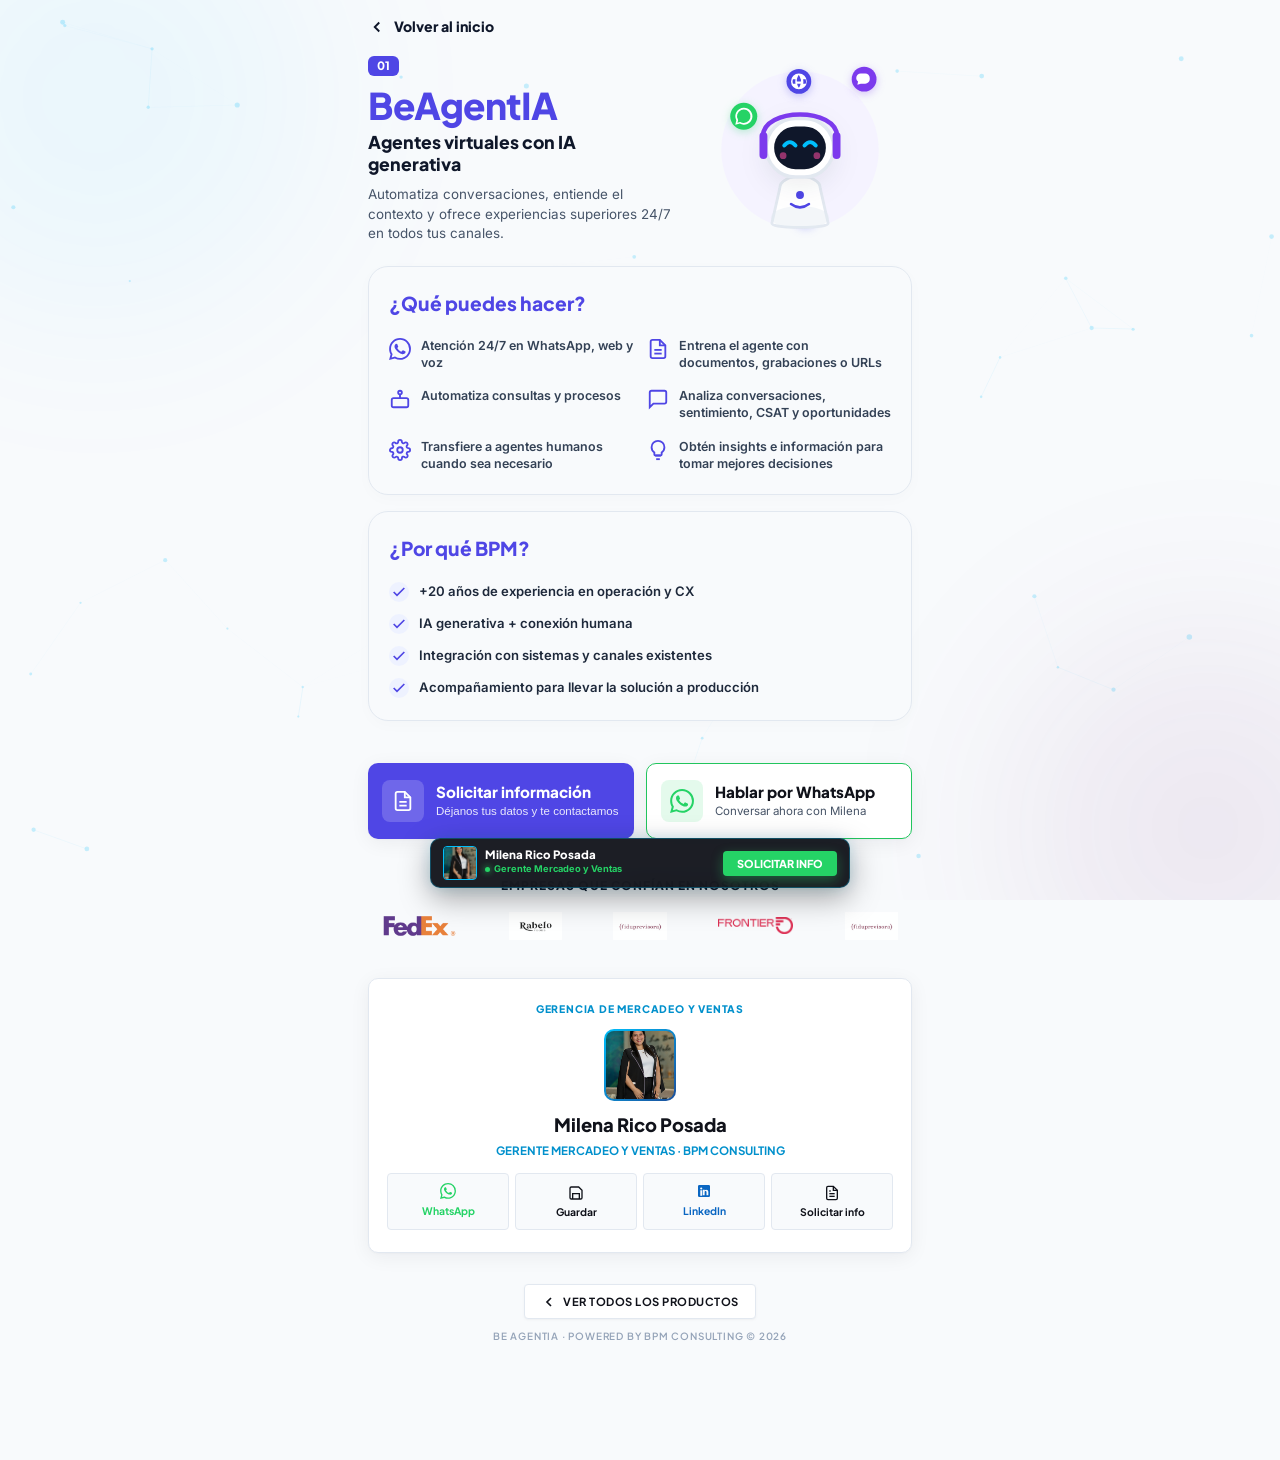
==== commit cee98762: "Rediseño completo de fichas de producto al estilo mockup visual ejecutivo (BeAgentIA, BPO, FEEL, ELP" ====
--- a/agentia/index.html
+++ b/agentia/index.html
@@ -24,272 +24,222 @@
 
   <div class="page-container">
 
-    <!-- Top Subpage Navigation Bar -->
-    <header class="subpage-top-bar reveal-on-scroll">
-      <a href="../index.html" class="back-nav-pill">
-        <svg viewBox="0 0 24 24" width="14" height="14" fill="none" stroke="currentColor" stroke-width="2.5"><polyline points="15 18 9 12 15 6"></polyline></svg>
-        <span data-es="Portafolio" data-en="Portfolio">Portafolio</span>
+    <!-- Top Back Navigation -->
+    <div class="subpage-back-row reveal-on-scroll">
+      <a href="../index.html" class="subpage-back-link">
+        <svg viewBox="0 0 24 24" width="18" height="18" fill="none" stroke="currentColor" stroke-width="2.5"><polyline points="15 18 9 12 15 6"></polyline></svg>
+        <span data-es="Volver al inicio" data-en="Back to home">Volver al inicio</span>
       </a>
-      <img src="../assets/logos/LOGO HORIZONTAL.png" alt="BPM Consulting" class="top-brand-logo" onerror="this.src='../assets/logos/logo-horizontal-color.png'">
-      <div class="lang-toggle-group">
-        <button class="lang-pill-btn active-lang" data-set-lang="es">🇨🇴 ES</button>
-        <button class="lang-pill-btn" data-set-lang="en">🇺🇸 EN</button>
-      </div>
-    </header>
-
-    <!-- ==========================================================================
-         PRODUCT HERO: BE AGENTIA (TOP CONVERSION PRIORITY)
-         ========================================================================== -->
-    <section class="hero-product-card reveal-on-scroll">
-      <span class="product-eyebrow-badge">
-        <span class="live-dot"></span>
-        <span data-es="Plataforma de IA &amp; Automatización CX" data-en="AI Platform &amp; CX Automation">Plataforma de IA &amp; Automatización CX</span>
-      </span>
-      <img src="../assets/logos/agentia-logo.png" alt="Be AgentIA" class="hero-logo-frame" onerror="this.src='../assets/logos/agentia-portada.png'">
-      <h1 class="hero-headline" data-es="Inteligencia Artificial <span class='gradient-text'>Be AgentIA</span>" data-en="Artificial Intelligence <span class='gradient-text'>Be AgentIA</span>">
-        Inteligencia Artificial <span class="gradient-text">Be AgentIA</span>
-      </h1>
-      <p class="hero-lead-text" data-es="Transformamos la atención de tu empresa en una experiencia hiper-personalizada 24/7. Agentes con memoria contextual, autoentrenamiento con tus manuales y transferencia humana inteligente." data-en="Transforming enterprise support into a hyper-personalized 24/7 experience. Agents with persistent context memory, manual self-training, and smart human handoff.">
-        Transformamos la atención de tu empresa en una experiencia hiper-personalizada 24/7. Agentes con memoria contextual, autoentrenamiento con tus manuales y transferencia humana inteligente.
-      </p>
-
-      <!-- Key Commercial Takeaway Pills -->
-      <div class="key-value-chips-row">
-        <span class="value-chip">⚡ Memoria de Sesión Persistente</span>
-        <span class="value-chip">🤝 Handover Humano con Resumen IA</span>
-        <span class="value-chip">📚 Ingesta de Manuales en Minutos</span>
-        <span class="value-chip">💬 Despliegue en WhatsApp API</span>
-      </div>
-
-      <!-- Main Conversion CTA -->
-      <a href="https://wa.me/573215734798" class="cta-button-main cta-button-whatsapp dynamic-wa-link" target="_blank" rel="noopener noreferrer">
-        <svg viewBox="0 0 24 24" width="20" height="20" fill="currentColor"><path d="M17.472 14.382c-.297-.149-1.758-.867-2.03-.967-.273-.099-.471-.148-.67.15-.197.297-.767.966-.94 1.164-.173.199-.347.223-.644.075-.297-.15-1.255-.463-2.39-1.475-.883-.788-1.48-1.761-1.653-2.059-.173-.297-.018-.458.13-.606.134-.133.298-.347.446-.52.149-.174.198-.298.298-.497.099-.198.05-.371-.025-.52-.075-.149-.669-1.612-.916-2.207-.242-.579-.487-.5-.669-.51-.173-.008-.371-.01-.57-.01-.198 0-.52.074-.792.372-.272.297-1.04 1.016-1.04 2.479 0 1.462 1.065 2.875 1.213 3.074.149.198 2.096 3.2 5.077 4.487.709.306 1.262.489 1.694.625.712.227 1.36.195 1.871.118.571-.085 1.758-.719 2.006-1.413.248-.694.248-1.289.173-1.413-.074-.124-.272-.198-.57-.347m-5.421 7.403h-.004a9.87 9.87 0 01-5.031-1.378l-.361-.214-3.741.982.998-3.648-.235-.374a9.86 9.86 0 01-1.51-5.26c.001-5.45 4.436-9.884 9.888-9.884 2.64 0 5.122 1.03 6.988 2.898a9.825 9.825 0 012.893 6.994c-.003 5.45-4.437 9.884-9.885 9.884m8.413-18.297A11.815 11.815 0 0012.05 0C5.495 0 .16 5.335.157 11.892c0 2.096.547 4.142 1.588 5.945L.057 24l6.305-1.654a11.882 11.882 0 005.683 1.448h.005c6.554 0 11.89-5.335 11.893-11.893a11.821 11.821 0 00-3.48-8.413z"/></svg>
-        <span data-es="Solicitar Demostración en Vivo" data-en="Request Live Interactive Demo">Solicitar Demostración en Vivo</span>
+    </div>
+
+    <!-- ==========================================================================
+         HERO SECTION: BE AGENTIA (MOCKUP REPLICA)
+         ========================================================================== -->
+    <section class="subpage-hero-banner reveal-on-scroll">
+      <div class="subpage-hero-left">
+        <span class="subpage-badge-pill" style="background:#4F46E5;">01</span>
+        <h1 class="subpage-prod-title" style="color:#4F46E5;">BeAgentIA</h1>
+        <h2 class="subpage-prod-subtitle" data-es="Agentes virtuales con IA generativa" data-en="Virtual Agents with Generative AI">Agentes virtuales con IA generativa</h2>
+        <p class="subpage-prod-pitch" data-es="Automatiza conversaciones, entiende el contexto y ofrece experiencias superiores 24/7 en todos tus canales." data-en="Automate conversations, understand context, and deliver superior 24/7 experiences across all your channels.">
+          Automatiza conversaciones, entiende el contexto y ofrece experiencias superiores 24/7 en todos tus canales.
+        </p>
+      </div>
+
+      <div class="subpage-hero-right">
+        <div class="subpage-mascot-frame">
+          <svg viewBox="0 0 160 160" width="160" height="160" fill="none" xmlns="http://www.w3.org/2000/svg">
+            <!-- Background Glow -->
+            <circle cx="80" cy="80" r="70" fill="#F5F3FF"/>
+            
+            <!-- Ambient Floating Floating Bubble Icons -->
+            <!-- WhatsApp Bubble -->
+            <g transform="translate(18, 38)">
+              <circle cx="12" cy="12" r="12" fill="#25D366" filter="drop-shadow(0 2px 4px rgba(37, 211, 102, 0.3))"/>
+              <path d="M12 4.5A7.5 7.5 0 0 0 5.4 15.6L4.5 19.5l4-1a7.5 7.5 0 1 0 3.5-14zm0 13.5a6 6 0 0 1-3.1-.8l-.2-.1-2.3.6.6-2.2-.1-.3A6 6 0 1 1 12 18z" fill="#FFF"/>
+            </g>
+
+            <!-- Web Globe Bubble -->
+            <g transform="translate(68, 8)">
+              <circle cx="11" cy="11" r="11" fill="#4F46E5" filter="drop-shadow(0 2px 4px rgba(79, 70, 229, 0.3))"/>
+              <path d="M11 4a7 7 0 1 0 0 14 7 7 0 0 0 0-14zm-5.6 7a5.6 5.6 0 0 1 .4-2h2.2a11.2 11.2 0 0 0 0 4H5.8a5.6 5.6 0 0 1-.4-2zm5.6 5.6c-.7-1-1.3-2.3-1.6-3.6h3.2c-.3 1.3-.9 2.6-1.6 3.6zm-1.8-5.6a9.8 9.8 0 0 1 0-2h3.6a9.8 9.8 0 0 1 0 2h-3.6zm1.8-5.6c.7 1 1.3 2.3 1.6 3.6H9.2c.3-1.3.9-2.6 1.6-3.6zm3.8 3.6h2.2a5.6 5.6 0 0 1 0 4h-2.2a11.2 11.2 0 0 0 0-4z" fill="#FFF"/>
+            </g>
+
+            <!-- Chat Message Bubble -->
+            <g transform="translate(126, 6)">
+              <circle cx="11" cy="11" r="11" fill="#7C3AED" filter="drop-shadow(0 2px 4px rgba(124, 58, 237, 0.3))"/>
+              <path d="M16 10a4 4 0 0 0-4-4H8a4 4 0 0 0-4 4c0 1.3.6 2.4 1.6 3.1L5 16l3-1h4a4 4 0 0 0 4-4z" fill="#FFF"/>
+            </g>
+
+            <!-- Phone Call Bubble -->
+            <g transform="translate(74, 126)">
+              <circle cx="11" cy="11" r="11" fill="#6366F1" filter="drop-shadow(0 2px 4px rgba(99, 102, 241, 0.3))"/>
+              <path d="M15 13.5c-.3-.2-1.8-.9-2-.9-.3-.1-.5-.1-.7.2l-.9 1.1c-.2.2-.4.2-.7.1-.3-.2-1.3-.5-2.4-1.5-.9-.8-1.5-1.8-1.7-2.1-.2-.3 0-.5.1-.6l.4-.5c.2-.2.2-.3.3-.5s0-.4-.1-.5l-.9-2.2c-.2-.6-.5-.5-.7-.5h-.6c-.2 0-.5.1-.8.4-.3.3-1 1-1 2.5 0 1.5 1.1 2.9 1.2 3.1.2.2 2.1 3.2 5.1 4.5.7.3 1.3.5 1.7.6.7.2 1.4.2 1.9.1.6-.1 1.8-.7 2-1.4.3-.7.3-1.3.2-1.4-.1-.1-.3-.2-.6-.4z" fill="#FFF"/>
+            </g>
+
+            <!-- 3D Robot Mascot -->
+            <g transform="translate(30, 20)">
+              <!-- Body -->
+              <path d="M32 94 C32 80, 68 80, 68 94 L75 125 C75 130, 25 130, 25 125 Z" fill="#FFFFFF" stroke="#E2E8F0" stroke-width="2.5"/>
+              <ellipse cx="50" cy="120" rx="26" ry="10" fill="#E2E8F0" opacity="0.4"/>
+              <path d="M42 108 Q50 114 58 108" stroke="#4F46E5" stroke-width="2.2" stroke-linecap="round"/>
+              <circle cx="50" cy="100" r="3.5" fill="#4F46E5"/>
+
+              <!-- Head -->
+              <rect x="20" y="32" width="60" height="52" rx="26" fill="#FFFFFF" stroke="#E2E8F0" stroke-width="3" filter="drop-shadow(0 6px 12px rgba(15, 23, 42, 0.08))"/>
+              
+              <!-- Screen Visor -->
+              <rect x="27" y="39" width="46" height="38" rx="19" fill="#0F172A"/>
+              
+              <!-- Cute Smiling Curved Eyes -->
+              <path d="M36 56 Q41 50 46 56" stroke="#00BFFC" stroke-width="3.5" stroke-linecap="round"/>
+              <path d="M54 56 Q59 50 64 56" stroke="#00BFFC" stroke-width="3.5" stroke-linecap="round"/>
+              
+              <!-- Subtle Blush -->
+              <circle cx="35" cy="65" r="3" fill="#EC4899" opacity="0.6"/>
+              <circle cx="65" cy="65" r="3" fill="#EC4899" opacity="0.6"/>
+
+              <!-- Headphones -->
+              <rect x="14" y="44" width="7" height="24" rx="3.5" fill="#7C3AED"/>
+              <rect x="79" y="44" width="7" height="24" rx="3.5" fill="#7C3AED"/>
+              <path d="M17 48 C17 22, 83 22, 83 48" stroke="#7C3AED" stroke-width="4" fill="none" stroke-linecap="round"/>
+            </g>
+          </svg>
+        </div>
+      </div>
+    </section>
+
+    <!-- ==========================================================================
+         CARD 1: ¿QUÉ PUEDES HACER? (2-COLUMN GRID)
+         ========================================================================== -->
+    <div class="subpage-feature-card reveal-on-scroll">
+      <div class="subpage-card-heading" style="color:#4F46E5;" data-es="¿Qué puedes hacer?" data-en="What can you do?">¿Qué puedes hacer?</div>
+      
+      <div class="subpage-features-grid">
+        <!-- Col 1 -->
+        <div class="subpage-feat-item">
+          <div class="subpage-feat-icon" style="color:#4F46E5;">
+            <svg viewBox="0 0 24 24" width="22" height="22" fill="currentColor"><path d="M17.472 14.382c-.297-.149-1.758-.867-2.03-.967-.273-.099-.471-.148-.67.15-.197.297-.767.966-.94 1.164-.173.199-.347.223-.644.075-.297-.15-1.255-.463-2.39-1.475-.883-.788-1.48-1.761-1.653-2.059-.173-.297-.018-.458.13-.606.134-.133.298-.347.446-.52.149-.174.198-.298.298-.497.099-.198.05-.371-.025-.52-.075-.149-.669-1.612-.916-2.207-.242-.579-.487-.5-.669-.51-.173-.008-.371-.01-.57-.01-.198 0-.52.074-.792.372-.272.297-1.04 1.016-1.04 2.479 0 1.462 1.065 2.875 1.213 3.074.149.198 2.096 3.2 5.077 4.487.709.306 1.262.489 1.694.625.712.227 1.36.195 1.871.118.571-.085 1.758-.719 2.006-1.413.248-.694.248-1.289.173-1.413-.074-.124-.272-.198-.57-.347m-5.421 7.403h-.004a9.87 9.87 0 01-5.031-1.378l-.361-.214-3.741.982.998-3.648-.235-.374a9.86 9.86 0 01-1.51-5.26c.001-5.45 4.436-9.884 9.888-9.884 2.64 0 5.122 1.03 6.988 2.898a9.825 9.825 0 012.893 6.994c-.003 5.45-4.437 9.884-9.885 9.884m8.413-18.297A11.815 11.815 0 0012.05 0C5.495 0 .16 5.335.157 11.892c0 2.096.547 4.142 1.588 5.945L.057 24l6.305-1.654a11.882 11.882 0 005.683 1.448h.005c6.554 0 11.89-5.335 11.893-11.893a11.821 11.821 0 00-3.48-8.413z"/></svg>
+          </div>
+          <span class="subpage-feat-text" data-es="Atención 24/7 en WhatsApp, web y voz" data-en="24/7 Support on WhatsApp, Web &amp; Voice">Atención 24/7 en WhatsApp, web y voz</span>
+        </div>
+
+        <div class="subpage-feat-item">
+          <div class="subpage-feat-icon" style="color:#4F46E5;">
+            <svg viewBox="0 0 24 24" width="22" height="22" fill="none" stroke="currentColor" stroke-width="2"><path d="M14 2H6a2 2 0 0 0-2 2v16a2 2 0 0 0 2 2h12a2 2 0 0 0 2-2V8z"></path><polyline points="14 2 14 8 20 8"></polyline><line x1="16" y1="13" x2="8" y2="13"></line><line x1="16" y1="17" x2="8" y2="17"></line></svg>
+          </div>
+          <span class="subpage-feat-text" data-es="Entrena el agente con documentos, grabaciones o URLs" data-en="Train the agent with documents, audios or URLs">Entrena el agente con documentos, grabaciones o URLs</span>
+        </div>
+
+        <div class="subpage-feat-item">
+          <div class="subpage-feat-icon" style="color:#4F46E5;">
+            <svg viewBox="0 0 24 24" width="22" height="22" fill="none" stroke="currentColor" stroke-width="2"><rect x="3" y="11" width="18" height="10" rx="2"></rect><circle cx="12" cy="5" r="2"></circle><path d="M12 7v4"></path><line x1="8" y1="16" x2="8" y2="16"></line><line x1="16" y1="16" x2="16" y2="16"></line></svg>
+          </div>
+          <span class="subpage-feat-text" data-es="Automatiza consultas y procesos" data-en="Automate inquiries and processes">Automatiza consultas y procesos</span>
+        </div>
+
+        <div class="subpage-feat-item">
+          <div class="subpage-feat-icon" style="color:#4F46E5;">
+            <svg viewBox="0 0 24 24" width="22" height="22" fill="none" stroke="currentColor" stroke-width="2"><path d="M21 15a2 2 0 0 1-2 2H7l-4 4V5a2 2 0 0 1 2-2h14a2 2 0 0 1 2 2z"></path><path d="M8 10h.01M12 10h.01M16 10h.01"></path></svg>
+          </div>
+          <span class="subpage-feat-text" data-es="Analiza conversaciones, sentimiento, CSAT y oportunidades" data-en="Analyze conversations, sentiment, CSAT &amp; opportunities">Analiza conversaciones, sentimiento, CSAT y oportunidades</span>
+        </div>
+
+        <div class="subpage-feat-item">
+          <div class="subpage-feat-icon" style="color:#4F46E5;">
+            <svg viewBox="0 0 24 24" width="22" height="22" fill="none" stroke="currentColor" stroke-width="2"><circle cx="12" cy="12" r="3"></circle><path d="M19.4 15a1.65 1.65 0 0 0 .33 1.82l.06.06a2 2 0 0 1 0 2.83 2 2 0 0 1-2.83 0l-.06-.06a1.65 1.65 0 0 0-1.82-.33 1.65 1.65 0 0 0-1 1.51V21a2 2 0 0 1-2 2 2 2 0 0 1-2-2v-.09A1.65 1.65 0 0 0 9 19.4a1.65 1.65 0 0 0-1.82.33l-.06.06a2 2 0 0 1-2.83 0 2 2 0 0 1 0-2.83l.06-.06a1.65 1.65 0 0 0 .33-1.82 1.65 1.65 0 0 0-1.51-1H3a2 2 0 0 1-2-2 2 2 0 0 1 2-2h.09A1.65 1.65 0 0 0 4.6 9a1.65 1.65 0 0 0-.33-1.82l-.06-.06a2 2 0 0 1 0-2.83 2 2 0 0 1 2.83 0l.06.06a1.65 1.65 0 0 0 1.82.33H9a1.65 1.65 0 0 0 1-1.51V3a2 2 0 0 1 2-2 2 2 0 0 1 2 2v.09a1.65 1.65 0 0 0 1 1.51 1.65 1.65 0 0 0 1.82-.33l.06-.06a2 2 0 0 1 2.83 0 2 2 0 0 1 0 2.83l-.06.06a1.65 1.65 0 0 0-.33 1.82V9a1.65 1.65 0 0 0 1.51 1H21a2 2 0 0 1 2 2 2 2 0 0 1-2 2h-.09a1.65 1.65 0 0 0-1.51 1z"></path></svg>
+          </div>
+          <span class="subpage-feat-text" data-es="Transfiere a agentes humanos cuando sea necesario" data-en="Transfer to human agents when needed">Transfiere a agentes humanos cuando sea necesario</span>
+        </div>
+
+        <div class="subpage-feat-item">
+          <div class="subpage-feat-icon" style="color:#4F46E5;">
+            <svg viewBox="0 0 24 24" width="22" height="22" fill="none" stroke="currentColor" stroke-width="2"><path d="M9 18h6"></path><path d="M10 22h4"></path><path d="M12 2a7 7 0 0 0-7 7c0 2.38 1.19 4.47 3 5.74V17a1 1 0 0 0 1 1h6a1 1 0 0 0 1-1v-2.26c1.81-1.27 3-3.36 3-5.74a7 7 0 0 0-7-7z"></path></svg>
+          </div>
+          <span class="subpage-feat-text" data-es="Obtén insights e información para tomar mejores decisiones" data-en="Get actionable insights for smarter decisions">Obtén insights e información para tomar mejores decisiones</span>
+        </div>
+      </div>
+    </div>
+
+    <!-- ==========================================================================
+         CARD 2: ¿POR QUÉ BPM? (CHECKLIST)
+         ========================================================================== -->
+    <div class="subpage-checklist-card reveal-on-scroll">
+      <div class="subpage-card-heading" style="color:#4F46E5;" data-es="¿Por qué BPM?" data-en="Why BPM?">¿Por qué BPM?</div>
+
+      <div class="subpage-checks-list">
+        <div class="subpage-check-item">
+          <div class="subpage-check-icon" style="background:#EEF2FF; color:#4F46E5;">
+            <svg viewBox="0 0 24 24" width="16" height="16" fill="none" stroke="currentColor" stroke-width="2.5"><polyline points="20 6 9 17 4 12"></polyline></svg>
+          </div>
+          <span class="subpage-check-text" data-es="+20 años de experiencia en operación y CX" data-en="+20 years of experience in operations &amp; CX">+20 años de experiencia en operación y CX</span>
+        </div>
+
+        <div class="subpage-check-item">
+          <div class="subpage-check-icon" style="background:#EEF2FF; color:#4F46E5;">
+            <svg viewBox="0 0 24 24" width="16" height="16" fill="none" stroke="currentColor" stroke-width="2.5"><polyline points="20 6 9 17 4 12"></polyline></svg>
+          </div>
+          <span class="subpage-check-text" data-es="IA generativa + conexión humana" data-en="Generative AI + human connection">IA generativa + conexión humana</span>
+        </div>
+
+        <div class="subpage-check-item">
+          <div class="subpage-check-icon" style="background:#EEF2FF; color:#4F46E5;">
+            <svg viewBox="0 0 24 24" width="16" height="16" fill="none" stroke="currentColor" stroke-width="2.5"><polyline points="20 6 9 17 4 12"></polyline></svg>
+          </div>
+          <span class="subpage-check-text" data-es="Integración con sistemas y canales existentes" data-en="Seamless integration with existing systems">Integración con sistemas y canales existentes</span>
+        </div>
+
+        <div class="subpage-check-item">
+          <div class="subpage-check-icon" style="background:#EEF2FF; color:#4F46E5;">
+            <svg viewBox="0 0 24 24" width="16" height="16" fill="none" stroke="currentColor" stroke-width="2.5"><polyline points="20 6 9 17 4 12"></polyline></svg>
+          </div>
+          <span class="subpage-check-text" data-es="Acompañamiento para llevar la solución a producción" data-en="Full support to bring the solution to production">Acompañamiento para llevar la solución a producción</span>
+        </div>
+      </div>
+    </div>
+
+    <!-- ==========================================================================
+         HIGH-CONVERSION DUAL ACTION CARDS (MOCKUP REPLICA)
+         ========================================================================== -->
+    <div class="solution-cta-dual-grid reveal-on-scroll">
+      <!-- Left: Solicitar Información -->
+      <button class="btn-dual-card btn-dual-inquiry" data-open-lead-modal data-service="BeAgentIA" style="background:#4F46E5;">
+        <div class="btn-dual-icon-box">
+          <svg viewBox="0 0 24 24" width="22" height="22" fill="none" stroke="currentColor" stroke-width="2"><path d="M14 2H6a2 2 0 0 0-2 2v16a2 2 0 0 0 2 2h12a2 2 0 0 0 2-2V8z"></path><polyline points="14 2 14 8 20 8"></polyline><line x1="16" y1="13" x2="8" y2="13"></line><line x1="16" y1="17" x2="8" y2="17"></line></svg>
+        </div>
+        <div>
+          <div class="btn-dual-title" data-es="Solicitar información" data-en="Request Info">Solicitar información</div>
+          <div class="btn-dual-sub" data-es="Déjanos tus datos y te contactamos" data-en="Leave details and we'll call you">Déjanos tus datos y te contactamos</div>
+        </div>
+      </button>
+
+      <!-- Right: Hablar por WhatsApp -->
+      <a href="https://wa.me/573215734798?text=Hola%20Milena,%20conoc%C3%AD%20BPM%20en%20ANDICOM%20y%20me%20interesa%20conocer%20m%C3%A1s%20sobre%20BeAgentIA." class="btn-dual-card btn-dual-wa dynamic-wa-link" target="_blank" rel="noopener noreferrer" style="border: 1.5px solid #22C55E;">
+        <div class="btn-dual-icon-box">
+          <svg viewBox="0 0 24 24" width="24" height="24" fill="#25D366"><path d="M17.472 14.382c-.297-.149-1.758-.867-2.03-.967-.273-.099-.471-.148-.67.15-.197.297-.767.966-.94 1.164-.173.199-.347.223-.644.075-.297-.15-1.255-.463-2.39-1.475-.883-.788-1.48-1.761-1.653-2.059-.173-.297-.018-.458.13-.606.134-.133.298-.347.446-.52.149-.174.198-.298.298-.497.099-.198.05-.371-.025-.52-.075-.149-.669-1.612-.916-2.207-.242-.579-.487-.5-.669-.51-.173-.008-.371-.01-.57-.01-.198 0-.52.074-.792.372-.272.297-1.04 1.016-1.04 2.479 0 1.462 1.065 2.875 1.213 3.074.149.198 2.096 3.2 5.077 4.487.709.306 1.262.489 1.694.625.712.227 1.36.195 1.871.118.571-.085 1.758-.719 2.006-1.413.248-.694.248-1.289.173-1.413-.074-.124-.272-.198-.57-.347m-5.421 7.403h-.004a9.87 9.87 0 01-5.031-1.378l-.361-.214-3.741.982.998-3.648-.235-.374a9.86 9.86 0 01-1.51-5.26c.001-5.45 4.436-9.884 9.888-9.884 2.64 0 5.122 1.03 6.988 2.898a9.825 9.825 0 012.893 6.994c-.003 5.45-4.437 9.884-9.885 9.884m8.413-18.297A11.815 11.815 0 0012.05 0C5.495 0 .16 5.335.157 11.892c0 2.096.547 4.142 1.588 5.945L.057 24l6.305-1.654a11.882 11.882 0 005.683 1.448h.005c6.554 0 11.89-5.335 11.893-11.893a11.821 11.821 0 00-3.48-8.413z"/></svg>
+        </div>
+        <div>
+          <div class="btn-dual-title" data-es="Hablar por WhatsApp" data-en="Chat on WhatsApp">Hablar por WhatsApp</div>
+          <div class="btn-dual-sub" data-es="Conversar ahora con Milena" data-en="Chat directly with Milena">Conversar ahora con Milena</div>
+        </div>
       </a>
-    </section>
-
-    <!-- Visual Media Showcase: Animated AgentIA Interface -->
-    <div class="media-device-showcase reveal-on-scroll">
-      <img src="../assets/img/agentia.gif" alt="Be AgentIA Demo Interactiva" class="media-device-img" onerror="this.src='../assets/img/agentia.jpeg'">
-      <div class="media-floating-badge">
-        <span class="pulse-circle"></span>
-        <span data-es="IA Conversacional con Memoria Activa" data-en="Conversational AI with Active Memory">IA Conversacional con Memoria Activa</span>
-      </div>
-    </div>
-
-    <!-- Key Metrics & Performance -->
-    <div class="kpi-row reveal-on-scroll">
-      <div class="kpi-card">
-        <div class="kpi-number">+85%</div>
-        <div class="kpi-label" data-es="Resolución 1er Contacto" data-en="1st Contact Resolution">Resolución 1er Contacto</div>
-      </div>
-      <div class="kpi-card">
-        <div class="kpi-number">24/7</div>
-        <div class="kpi-label" data-es="Disponibilidad Total" data-en="24/7 Availability">Disponibilidad Total</div>
-      </div>
-      <div class="kpi-card">
-        <div class="kpi-number">&lt; 2s</div>
-        <div class="kpi-label" data-es="Tiempo de Respuesta" data-en="Response Time">Tiempo de Respuesta</div>
-      </div>
-    </div>
-
-    <!-- ==========================================================================
-         INTERACTIVE CHAT SIMULATOR WIDGET
-         ========================================================================== -->
-    <div class="section-title-wrap reveal-on-scroll" data-es="Prueba Interactiva en Vivo" data-en="Live Interactive Simulation">
-      Prueba Interactiva en Vivo
-    </div>
-
-    <div class="chat-sim-container reveal-on-scroll" id="chat-sim-box">
-      <div class="chat-sim-header">
-        <div class="chat-sim-bot-profile">
-          <img src="../assets/logos/agentia-logo.png" alt="AgentIA" class="chat-sim-avatar">
-          <div>
-            <div class="chat-sim-name">Be AgentIA Assistant</div>
-            <div class="chat-sim-state"><span class="status-dot-pulse"></span> <span data-es="Conectado · Enrutamiento Activo" data-en="Online · Context Memory Active">Conectado · Enrutamiento Activo</span></div>
-          </div>
-        </div>
-        <span class="showcase-tag" style="background: rgba(123, 49, 129, 0.12); color: var(--brand-agentia-magenta); border-color: rgba(123, 49, 129, 0.25);">Demo Widget</span>
-      </div>
-
-      <div class="chat-sim-body">
-        <div class="chat-bubble chat-bubble-bot" data-es="¡Hola! Soy Be AgentIA. Mantengo el contexto completo de tu conversación y puedo responder con base en las políticas y manuales de tu empresa. ¿Qué te gustaría probar?" data-en="Hello! I am Be AgentIA. I retain full conversation context and answer directly from your company manuals and policies. What would you like to test?">
-          ¡Hola! Soy Be AgentIA. Mantengo el contexto completo de tu conversación y puedo responder con base en las políticas y manuales de tu empresa. ¿Qué te gustaría probar?
-        </div>
-      </div>
-
-      <div class="chat-sim-prompts">
-        <button class="chat-prompt-pill" 
-          data-prompt-user-es="¿Cómo maneja la transferencia a un asesor humano?" 
-          data-prompt-user-en="How do you handle transfer to a human agent?"
-          data-prompt-reply-es="⚡ <strong>Enrutamiento Inteligente:</strong> Cuando detecto una consulta compleja, genero un <em>resumen ejecutivo automático</em> y transfiero el chat al asesor humano especializado sin que el cliente tenga que repetir su información."
-          data-prompt-reply-en="⚡ <strong>Smart Handover:</strong> When detecting complex inquiries, I generate an <em>automatic executive briefing</em> and route the user to the right human specialist with zero repetition."
-          data-es="🤝 Transferencia a Humano" data-en="🤝 Human Handover">
-          🤝 Transferencia a Humano
-        </button>
-
-        <button class="chat-prompt-pill" 
-          data-prompt-user-es="¿Cómo aprende de los manuales de mi empresa?" 
-          data-prompt-user-en="How do you learn from company documents?"
-          data-prompt-reply-es="📚 <strong>Base de Conocimiento Dinámica:</strong> Puedes cargar PDFs, políticas comerciales, FAQs o conectar tu API. Aprendo de inmediato con búsqueda semántica precisa y respuestas certeras."
-          data-prompt-reply-en="📚 <strong>Dynamic Knowledge Base:</strong> Simply upload PDFs, policies, FAQs, or connect via REST API. I learn instantly using semantic vector search with verified accuracy."
-          data-es="📚 Ingesta de Manuales" data-en="📚 Manuals Ingestion">
-          📚 Ingesta de Manuales
-        </button>
-
-        <button class="chat-prompt-pill" 
-          data-prompt-user-es="¿En qué canales se puede desplegar?" 
-          data-prompt-user-en="Which channels can it be deployed to?"
-          data-prompt-reply-es="🌐 <strong>Omnicanalidad Nativa:</strong> Me integro directamente con <em>WhatsApp Business API, Web Chat, Salesforce, HubSpot y Zoho CRM</em> manteniendo una única memoria centralizada."
-          data-prompt-reply-en="🌐 <strong>Native Omnichannel:</strong> I deploy natively on <em>WhatsApp Business API, Web Chat, Salesforce, HubSpot, and Zoho CRM</em> sharing one centralized memory."
-          data-es="💬 Canales y WhatsApp" data-en="💬 Channels &amp; WhatsApp">
-          💬 Canales y WhatsApp
-        </button>
-      </div>
-    </div>
-
-    <!-- Core Pillars / Capabilities -->
-    <div class="section-title-wrap reveal-on-scroll" data-es="Pilares Tecnológicos de Be AgentIA" data-en="Be AgentIA Core Technology">
-      Pilares Tecnológicos de Be AgentIA
-    </div>
-
-    <div class="feature-tiles-grid">
-      <div class="feature-tile reveal-on-scroll stagger-1">
-        <div class="feature-tile-icon">
-          <svg viewBox="0 0 24 24" width="22" height="22" fill="none" stroke="currentColor" stroke-width="2"><path d="M12 2a10 10 0 0 0-10 10c0 5.523 4.477 10 10 10s10-4.477 10-10A10 10 0 0 0 12 2z"></path><path d="M12 18a6 6 0 1 0 0-12 6 6 0 0 0 0 12z"></path><circle cx="12" cy="12" r="2"></circle></svg>
-        </div>
-        <div class="feature-tile-title" data-es="Asistente Contextual" data-en="Contextual Assistant">Asistente Contextual</div>
-        <div class="feature-tile-desc" data-es="Bot conversacional con memoria de contexto a lo largo de toda la sesión y transferencia inteligente." data-en="Conversational bot with persistent context memory across the session and smart handoff.">
-          Bot conversacional con memoria de contexto a lo largo de toda la sesión y transferencia inteligente.
-        </div>
-      </div>
-
-      <div class="feature-tile reveal-on-scroll stagger-2">
-        <div class="feature-tile-icon">
-          <svg viewBox="0 0 24 24" width="22" height="22" fill="none" stroke="currentColor" stroke-width="2"><path d="M17 21v-2a4 4 0 0 0-4-4H5a4 4 0 0 0-4 4v2"></path><circle cx="9" cy="7" r="4"></circle><path d="M23 21v-2a4 4 0 0 0-3-3.87"></path><path d="M16 3.13a4 4 0 0 1 0 7.75"></path></svg>
-        </div>
-        <div class="feature-tile-title" data-es="Conexión Humana Inteligente" data-en="Smart Human Handover">Conexión Humana Inteligente</div>
-        <div class="feature-tile-desc" data-es="Enrutamiento automático al agente más idóneo con resumen previo generado por IA para evitar repeticiones al usuario." data-en="Automated routing to the ideal human agent with AI-generated briefing to prevent user repetition.">
-          Enrutamiento automático al agente más idóneo con resumen previo generado por IA para evitar repeticiones al usuario.
-        </div>
-      </div>
-
-      <div class="feature-tile reveal-on-scroll stagger-3">
-        <div class="feature-tile-icon">
-          <svg viewBox="0 0 24 24" width="22" height="22" fill="none" stroke="currentColor" stroke-width="2"><path d="M14 2H6a2 2 0 0 0-2 2v16a2 2 0 0 0 2 2h12a2 2 0 0 0 2-2V8z"></path><polyline points="14 2 14 8 20 8"></polyline><line x1="16" y1="13" x2="8" y2="13"></line><line x1="16" y1="17" x2="8" y2="17"></line></svg>
-        </div>
-        <div class="feature-tile-title" data-es="Gestión del Conocimiento" data-en="Knowledge Base">Gestión del Conocimiento</div>
-        <div class="feature-tile-desc" data-es="Base de conocimiento autoentrenable con ingesta dinámica de PDFs, manuales, catálogos y políticas de tu empresa." data-en="Self-training knowledge base with dynamic ingestion of PDFs, manuals, and enterprise policies.">
-          Base de conocimiento autoentrenable con ingesta dinámica de PDFs, manuales, catálogos y políticas de tu empresa.
-        </div>
-      </div>
-
-      <div class="feature-tile reveal-on-scroll stagger-4">
-        <div class="feature-tile-icon">
-          <svg viewBox="0 0 24 24" width="22" height="22" fill="none" stroke="currentColor" stroke-width="2"><circle cx="12" cy="12" r="10"></circle><polyline points="12 6 12 12 14 14"></polyline></svg>
-        </div>
-        <div class="feature-tile-title" data-es="Omnicanalidad Nativa" data-en="Native Omnichannel">Omnicanalidad Nativa</div>
-        <div class="feature-tile-desc" data-es="Despliegue unificado en WhatsApp Business API, web chat, portales de autoservicio y CRMs líderes." data-en="Unified deployment on WhatsApp Business API, web chat, portals, and leading CRM platforms.">
-          Despliegue unificado en WhatsApp Business API, web chat, portales de autoservicio y CRMs líderes.
-        </div>
-      </div>
-    </div>
-
-    <!-- Commercial Value Highlights Card -->
-    <div class="commercial-highlights-card reveal-on-scroll">
-      <div class="highlights-title">
-        <svg viewBox="0 0 24 24" width="18" height="18" fill="none" stroke="currentColor" stroke-width="2.5"><polygon points="12 2 15.09 8.26 22 9.27 17 14.14 18.18 21.02 12 17.77 5.82 21.02 7 14.14 2 9.27 8.91 8.26 12 2"></polygon></svg>
-        <span data-es="Beneficios Comerciales de Be AgentIA" data-en="Business Benefits of Be AgentIA">Beneficios Comerciales de Be AgentIA</span>
-      </div>
-      <div class="highlights-list">
-        <div class="highlight-item">
-          <div class="highlight-icon-check">✓</div>
-          <div><strong data-es="Capacidad de Atención Infinita 24/7:" data-en="Infinite 24/7 Scale:">Capacidad de Atención Infinita 24/7:</strong> <span data-es="Atiende miles de conversaciones simultáneas en segundos sin saturar tu equipo de soporte." data-en="Handle thousands of concurrent conversations in seconds with zero backlog or queue wait times.">Atiende miles de conversaciones simultáneas en segundos sin saturar tu equipo de soporte.</span></div>
-        </div>
-        <div class="highlight-item">
-          <div class="highlight-icon-check">✓</div>
-          <div><strong data-es="Cero Fricción para el Cliente:" data-en="Zero Friction for Users:">Cero Fricción para el Cliente:</strong> <span data-es="El cliente nunca debe repetir lo que dijo; el asesor humano recibe el historial resumido con puntos clave." data-en="Customers never repeat themselves; human agents get a clear executive briefing with all key points.">El cliente nunca debe repetir lo que dijo; el asesor humano recibe el historial resumido con puntos clave.</span></div>
-        </div>
-        <div class="highlight-item">
-          <div class="highlight-icon-check">✓</div>
-          <div><strong data-es="Reducción del Costo por Ticket:" data-en="Lower Cost per Ticket:">Reducción del Costo por Ticket:</strong> <span data-es="Disminuye hasta un 60% el costo promedio por interacción automatizando consultas frecuentes." data-en="Reduce up to 60% of average interaction costs by automating tier-1 repetitive questions.">Disminuye hasta un 60% el costo promedio por interacción automatizando consultas frecuentes.</span></div>
-        </div>
-      </div>
-    </div>
-
-    <!-- Integrations Bar -->
-    <div class="section-title-wrap reveal-on-scroll" data-es="Integración con tu Ecosistema" data-en="Ecosystem Integrations">
-      Integración con tu Ecosistema
-    </div>
-
-    <div class="trust-strip reveal-on-scroll">
-      <span class="trust-badge">WhatsApp API</span>
-      <span class="trust-badge">Salesforce</span>
-      <span class="trust-badge">HubSpot</span>
-      <span class="trust-badge">Zoho CRM</span>
-      <span class="trust-badge">REST API</span>
-    </div>
-
-    <!-- ==========================================================================
-         HIGH-CONVERSION DUAL ACTION CARDS
-         ========================================================================== -->
-    <div class="solution-cta-dual-grid reveal-on-scroll">
-      <button class="btn-dual-card btn-dual-inquiry" type="button" data-open-lead-modal data-service="BeAgentIA">
-        <div class="btn-dual-icon-box">
-          <svg viewBox="0 0 24 24" width="22" height="22" fill="none" stroke="currentColor" stroke-width="2"><path d="M14 2H6a2 2 0 0 0-2 2v16a2 2 0 0 0 2 2h12a2 2 0 0 0 2-2V8z"></path><polyline points="14 2 14 8 20 8"></polyline><line x1="16" y1="13" x2="8" y2="13"></line><line x1="16" y1="17" x2="8" y2="17"></line><polyline points="10 9 9 9 8 9"></polyline></svg>
-        </div>
-        <div>
-          <div class="btn-dual-title" data-es="Solicitar información" data-en="Request Information">Solicitar información</div>
-          <div class="btn-dual-sub" data-es="Déjanos tus datos y te contactamos" data-en="Leave your details and we'll contact you">Déjanos tus datos y te contactamos</div>
-        </div>
-      </button>
-
-      <a href="https://wa.me/573215734798?text=Hola%20Milena,%20conoc%C3%AD%20BPM%20en%20ANDICOM%20y%20me%20interesa%20conocer%20m%C3%A1s%20sobre%20BeAgentIA." class="btn-dual-card btn-dual-wa dynamic-wa-link" target="_blank" rel="noopener noreferrer">
-        <div class="btn-dual-icon-box">
-          <svg viewBox="0 0 24 24" width="22" height="22" fill="currentColor"><path d="M17.472 14.382c-.297-.149-1.758-.867-2.03-.967-.273-.099-.471-.148-.67.15-.197.297-.767.966-.94 1.164-.173.199-.347.223-.644.075-.297-.15-1.255-.463-2.39-1.475-.883-.788-1.48-1.761-1.653-2.059-.173-.297-.018-.458.13-.606.134-.133.298-.347.446-.52.149-.174.198-.298.298-.497.099-.198.05-.371-.025-.52-.075-.149-.669-1.612-.916-2.207-.242-.579-.487-.5-.669-.51-.173-.008-.371-.01-.57-.01-.198 0-.52.074-.792.372-.272.297-1.04 1.016-1.04 2.479 0 1.462 1.065 2.875 1.213 3.074.149.198 2.096 3.2 5.077 4.487.709.306 1.262.489 1.694.625.712.227 1.36.195 1.871.118.571-.085 1.758-.719 2.006-1.413.248-.694.248-1.289.173-1.413-.074-.124-.272-.198-.57-.347m-5.421 7.403h-.004a9.87 9.87 0 01-5.031-1.378l-.361-.214-3.741.982.998-3.648-.235-.374a9.86 9.86 0 01-1.51-5.26c.001-5.45 4.436-9.884 9.888-9.884 2.64 0 5.122 1.03 6.988 2.898a9.825 9.825 0 012.893 6.994c-.003 5.45-4.437 9.884-9.885 9.884m8.413-18.297A11.815 11.815 0 0012.05 0C5.495 0 .16 5.335.157 11.892c0 2.096.547 4.142 1.588 5.945L.057 24l6.305-1.654a11.882 11.882 0 005.683 1.448h.005c6.554 0 11.89-5.335 11.893-11.893a11.821 11.821 0 00-3.48-8.413z"/></svg>
-        </div>
-        <div>
-          <div class="btn-dual-title" data-es="Hablar por WhatsApp" data-en="Chat via WhatsApp">Hablar por WhatsApp</div>
-          <div class="btn-dual-sub" data-es="Conversar ahora con Milena" data-en="Chat now with Milena">Conversar ahora con Milena</div>
-        </div>
-      </a>
-    </div>
-
-    <!-- Brands & Clients Showcase -->
-    <section class="client-trust-section reveal-on-scroll">
-      <div class="client-trust-title" data-es="Empresas que Confían en Nosotros" data-en="Companies That Trust Us">Empresas que Confían en Nosotros</div>
+    </div>
+
+    <!-- ==========================================================================
+         CLIENT TRUST STRIP (CLEAN ROW)
+         ========================================================================== -->
+    <div class="client-trust-section reveal-on-scroll" style="padding: 16px 14px 14px; border:none; box-shadow:none; background:transparent;">
+      <div class="client-trust-title" data-es="EMPRESAS QUE CONFÍAN EN NOSOTROS" data-en="COMPANIES THAT TRUST US" style="font-size:0.75rem; letter-spacing:1px; color:#0F172A;">
+        EMPRESAS QUE CONFÍAN EN NOSOTROS
+      </div>
       
-      <!-- 6 Primary Logos -->
-      <div class="client-logo-grid">
-        <div class="client-logo-cell"><img src="../assets/logos/Fedex.webp" alt="FedEx"></div>
-        <div class="client-logo-cell"><img src="../assets/logos/Fiduprevisora.webp" alt="UARIV / Sector Público"></div>
-        <div class="client-logo-cell"><img src="../assets/logos/Secretaria-de-Mobilidad.webp" alt="Secretaría de Movilidad"></div>
-        <div class="client-logo-cell"><img src="../assets/logos/Inmobiliaria-Ospina.webp" alt="OPAIN / Ospina"></div>
-        <div class="client-logo-cell"><img src="../assets/logos/U-Militar-Nueva-Granada.webp" alt="Universidad Militar Nueva Granada"></div>
-        <div class="client-logo-cell"><img src="../assets/logos/Zapatoca.webp" alt="Supermercados Zapatoca"></div>
-      </div>
-
-      <!-- Expand Button -->
-      <div class="btn-expand-clients-wrap">
-        <button class="btn-expand-clients" type="button" data-toggle-clients>
-          <span data-es="Y muchas más" data-en="And many more">Y muchas más</span>
-          <svg viewBox="0 0 24 24" width="14" height="14" fill="none" stroke="currentColor" stroke-width="2.5"><polyline points="6 9 12 15 18 9"></polyline></svg>
-        </button>
-      </div>
-
-      <!-- Expandable Extra Grid -->
-      <div class="clients-extra-grid">
-        <div class="client-logo-cell"><img src="../assets/logos/Claro.webp" alt="Claro"></div>
-        <div class="client-logo-cell"><img src="../assets/logos/Banco-de-la-Republica.webp" alt="Banco de la República"></div>
-        <div class="client-logo-cell"><img src="../assets/logos/Prepass.webp" alt="PrePass"></div>
-        <div class="client-logo-cell"><img src="../assets/logos/Frontier.webp" alt="Frontera Energy"></div>
-        <div class="client-logo-cell"><img src="../assets/logos/ICETEX.webp" alt="ICETEX"></div>
-        <div class="client-logo-cell"><img src="../assets/logos/Camara-de-Comercio.webp" alt="Cámara de Comercio"></div>
-        <div class="client-logo-cell"><img src="../assets/logos/Rabelo-Foods.webp" alt="Rabelo Foods"></div>
-        <div class="client-logo-cell"><img src="../assets/logos/ICFES.webp" alt="ICFES"></div>
-        <div class="client-logo-cell"><img src="../assets/logos/Ministerio-de-Educacion.webp" alt="Ministerio de Educación"></div>
-      </div>
-    </section>
+      <div class="subpage-client-row">
+        <div class="subpage-client-logo-item"><img src="../assets/logos/Fedex.webp" alt="FedEx"></div>
+        <div class="subpage-client-logo-item"><img src="../assets/logos/Rabelo-Foods.webp" alt="Rabelo"></div>
+        <div class="subpage-client-logo-item"><img src="../assets/logos/Fiduprevisora.webp" alt="Previsora Seguros"></div>
+        <div class="subpage-client-logo-item"><img src="../assets/logos/Frontier.webp" alt="Frontera Energy"></div>
+        <div class="subpage-client-logo-item"><img src="../assets/logos/Fiduprevisora.webp" alt="UARIV"></div>
+      </div>
+    </div>
 
     <!-- ==========================================================================
          EXECUTIVE MANAGEMENT CONTACT SECTION (MILENA RICO)
--- a/css/styles.css
+++ b/css/styles.css
@@ -1796,6 +1796,244 @@
 
 /* ==========================================================================
    CLIENT TRUST LOGOS (CLEAN 4-COLUMN STRIP)
+/* ==========================================================================
+/* ==========================================================================
+   EXECUTIVE SUBPAGE LAYOUT (MOCKUP REPLICA)
+   ========================================================================== */
+
+/* Top Back Navigation */
+.subpage-back-row {
+  width: 100%;
+  display: flex;
+  justify-content: flex-start;
+  margin-bottom: 18px;
+}
+
+.subpage-back-link {
+  display: inline-flex;
+  align-items: center;
+  gap: 8px;
+  color: #0F172A;
+  text-decoration: none;
+  font-family: var(--font-display);
+  font-size: 0.88rem;
+  font-weight: 800;
+  transition: transform 0.2s ease, color 0.2s ease;
+}
+
+.subpage-back-link:hover {
+  transform: translateX(-3px);
+  color: var(--prod-accent, #4F46E5);
+}
+
+/* Hero Section Split Layout */
+.subpage-hero-banner {
+  width: 100%;
+  display: grid;
+  grid-template-columns: 1.15fr 0.85fr;
+  gap: 16px;
+  align-items: center;
+  margin-bottom: 22px;
+}
+
+@media (max-width: 480px) {
+  .subpage-hero-banner {
+    grid-template-columns: 1.1fr 0.9fr;
+    gap: 12px;
+  }
+}
+
+.subpage-hero-left {
+  display: flex;
+  flex-direction: column;
+  align-items: flex-start;
+  text-align: left;
+}
+
+.subpage-badge-pill {
+  font-family: var(--font-display);
+  font-size: 0.72rem;
+  font-weight: 800;
+  color: #FFFFFF;
+  padding: 3px 9px;
+  border-radius: 6px;
+  margin-bottom: 10px;
+  display: inline-block;
+  line-height: 1.2;
+}
+
+.subpage-prod-title {
+  font-family: var(--font-display);
+  font-size: 2.3rem;
+  font-weight: 900;
+  line-height: 1.05;
+  margin-bottom: 8px;
+  letter-spacing: -0.5px;
+}
+
+@media (max-width: 480px) {
+  .subpage-prod-title {
+    font-size: 1.95rem;
+  }
+}
+
+.subpage-prod-subtitle {
+  font-family: var(--font-display);
+  font-size: 1.1rem;
+  font-weight: 800;
+  color: #0F172A;
+  line-height: 1.2;
+  margin-bottom: 10px;
+}
+
+.subpage-prod-pitch {
+  font-size: 0.84rem;
+  color: #475569;
+  line-height: 1.48;
+}
+
+.subpage-hero-right {
+  display: flex;
+  align-items: center;
+  justify-content: center;
+  position: relative;
+}
+
+.subpage-mascot-frame {
+  width: 100%;
+  max-width: 180px;
+  height: auto;
+  position: relative;
+  display: flex;
+  align-items: center;
+  justify-content: center;
+}
+
+.subpage-mascot-frame svg,
+.subpage-mascot-frame img {
+  width: 100%;
+  height: auto;
+  max-height: 185px;
+  object-fit: contain;
+}
+
+/* Feature Card: "¿Qué puedes hacer?" */
+.subpage-feature-card {
+  width: 100%;
+  background: #F8FAFC;
+  border: 1px solid #E2E8F0;
+  border-radius: 20px;
+  padding: 22px 20px;
+  margin-bottom: 16px;
+  box-shadow: 0 4px 16px rgba(0, 0, 0, 0.02);
+}
+
+.subpage-card-heading {
+  font-family: var(--font-display);
+  font-size: 1.2rem;
+  font-weight: 800;
+  margin-bottom: 18px;
+  display: block;
+}
+
+.subpage-features-grid {
+  display: grid;
+  grid-template-columns: 1fr 1fr;
+  gap: 16px 14px;
+}
+
+@media (max-width: 440px) {
+  .subpage-features-grid {
+    grid-template-columns: 1fr 1fr;
+    gap: 14px 10px;
+  }
+}
+
+.subpage-feat-item {
+  display: flex;
+  align-items: flex-start;
+  gap: 10px;
+}
+
+.subpage-feat-icon {
+  width: 22px;
+  height: 22px;
+  flex-shrink: 0;
+  margin-top: 1px;
+}
+
+.subpage-feat-text {
+  font-size: 0.78rem;
+  font-weight: 600;
+  color: #334155;
+  line-height: 1.38;
+}
+
+/* Checklist Card: "¿Por qué BPM?" */
+.subpage-checklist-card {
+  width: 100%;
+  background: #F8FAFC;
+  border: 1px solid #E2E8F0;
+  border-radius: 20px;
+  padding: 22px 20px;
+  margin-bottom: 22px;
+  box-shadow: 0 4px 16px rgba(0, 0, 0, 0.02);
+}
+
+.subpage-checks-list {
+  display: flex;
+  flex-direction: column;
+  gap: 12px;
+}
+
+.subpage-check-item {
+  display: flex;
+  align-items: center;
+  gap: 10px;
+}
+
+.subpage-check-icon {
+  width: 20px;
+  height: 20px;
+  border-radius: 50%;
+  display: flex;
+  align-items: center;
+  justify-content: center;
+  flex-shrink: 0;
+}
+
+.subpage-check-text {
+  font-size: 0.82rem;
+  font-weight: 600;
+  color: #1E293B;
+  line-height: 1.35;
+}
+
+/* Single Strip Client Logos */
+.subpage-client-row {
+  display: flex;
+  align-items: center;
+  justify-content: space-between;
+  gap: 8px;
+  width: 100%;
+  flex-wrap: wrap;
+}
+
+.subpage-client-logo-item {
+  height: 36px;
+  display: flex;
+  align-items: center;
+  justify-content: center;
+}
+
+.subpage-client-logo-item img {
+  max-height: 28px;
+  max-width: 75px;
+  object-fit: contain;
+  filter: grayscale(20%);
+  opacity: 0.85;
+}
+
 /* ==========================================================================
    HIGH-CONVERSION DUAL ACTION CARDS (SOLICITAR INFORMACIÓN & HABLAR POR WHATSAPP)
    ========================================================================== */
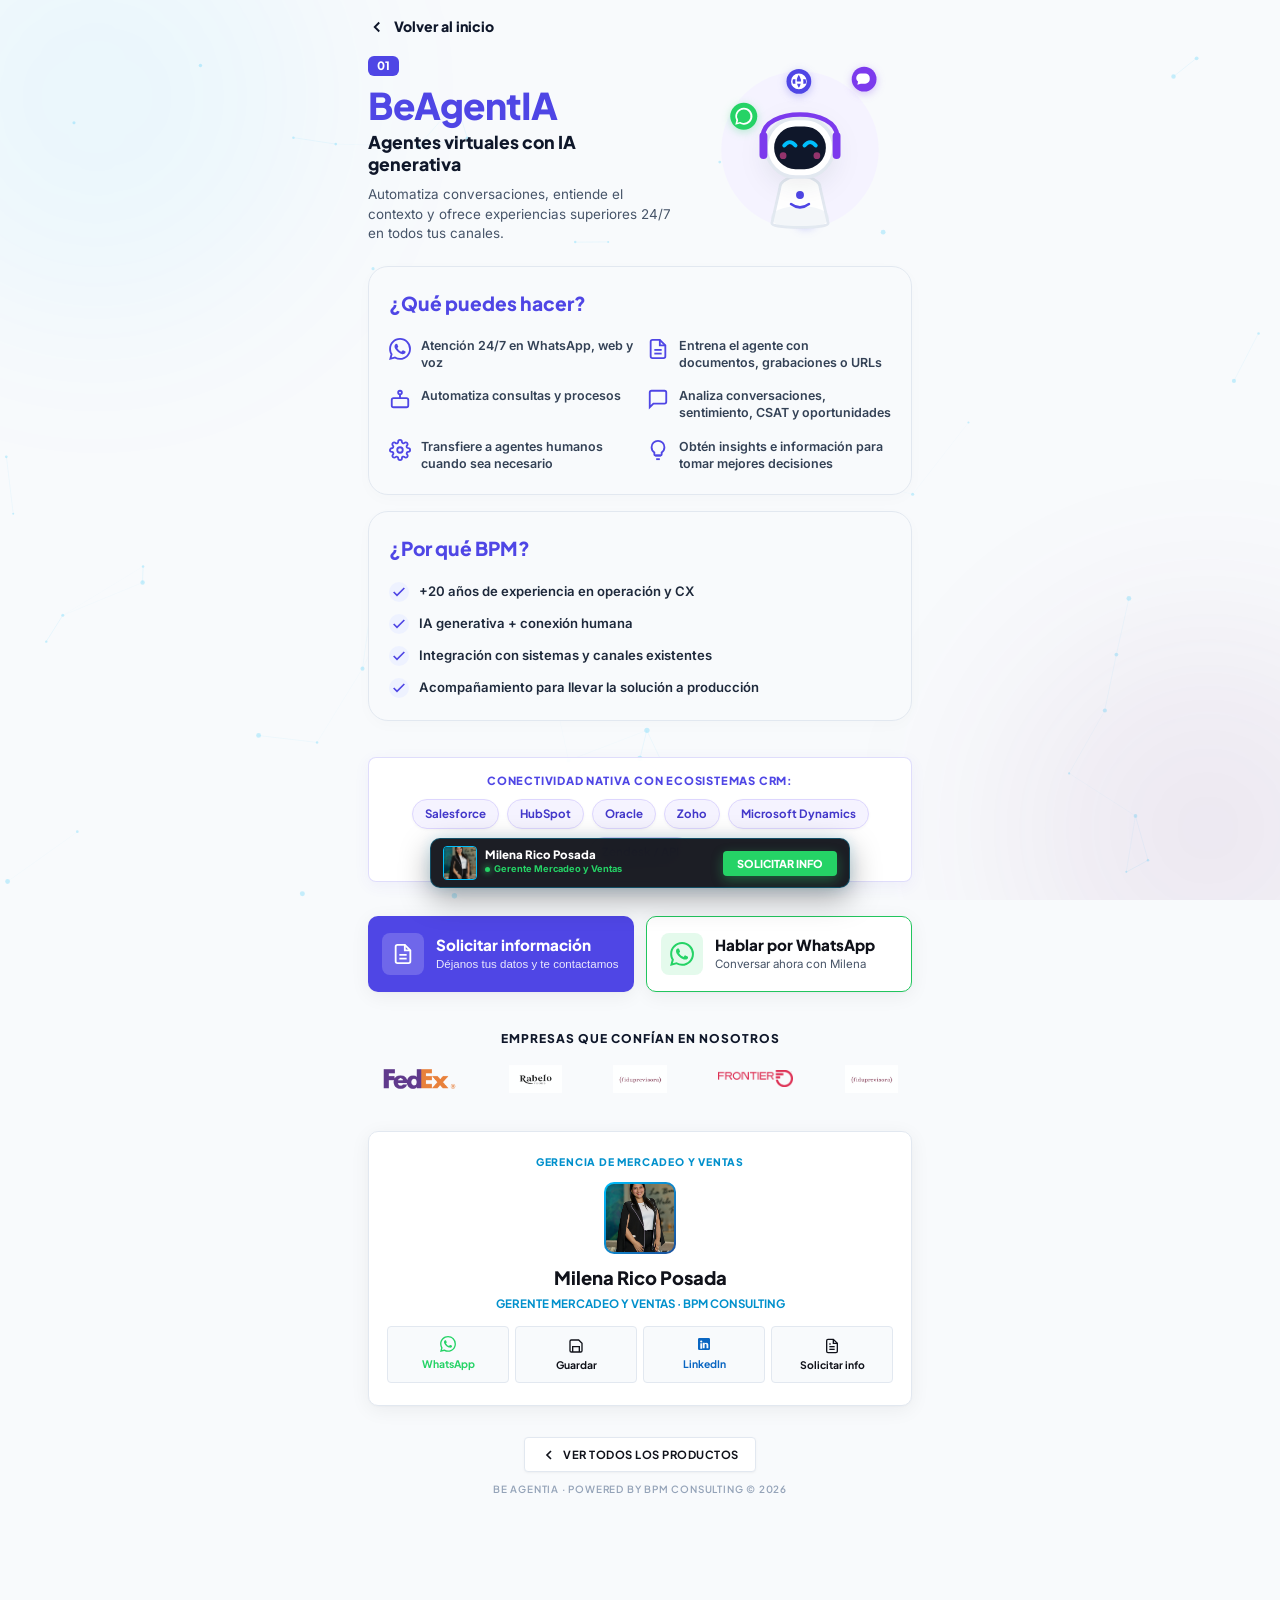
==== commit cb79d007: "feat: integrar conectores CRM en BeAgentIA, galardones CX y facturación global en BPO e index" ====
--- a/agentia/index.html
+++ b/agentia/index.html
@@ -194,6 +194,21 @@
           </div>
           <span class="subpage-check-text" data-es="Acompañamiento para llevar la solución a producción" data-en="Full support to bring the solution to production">Acompañamiento para llevar la solución a producción</span>
         </div>
+      </div>
+    </div>
+
+    <!-- ==========================================================================
+         CRM & OMNICHANNEL CONNECTORS STRIP
+         ========================================================================== -->
+    <div class="subpage-crm-integration-strip reveal-on-scroll">
+      <span class="subpage-crm-strip-label" data-es="CONECTIVIDAD NATIVA CON ECOSISTEMAS CRM:" data-en="NATIVE CONNECTIVITY WITH CRM ECOSYSTEMS:">CONECTIVIDAD NATIVA CON ECOSISTEMAS CRM:</span>
+      <div class="subpage-crm-badges">
+        <span class="crm-badge-pill">Salesforce</span>
+        <span class="crm-badge-pill">HubSpot</span>
+        <span class="crm-badge-pill">Oracle</span>
+        <span class="crm-badge-pill">Zoho</span>
+        <span class="crm-badge-pill">Microsoft Dynamics</span>
+        <span class="crm-badge-pill">Zendesk / API</span>
       </div>
     </div>
 
--- a/css/styles.css
+++ b/css/styles.css
@@ -2684,3 +2684,95 @@
     grid-template-columns: 1fr;
   }
 }
+
+/* ==========================================================================
+   CRM CONNECTORS & ECOSYSTEM INTEGRATION STRIP
+   ========================================================================== */
+.subpage-crm-integration-strip {
+  background: rgba(255, 255, 255, 0.95);
+  border: 1px solid rgba(79, 70, 229, 0.18);
+  border-radius: var(--radius-sm);
+  padding: 14px 16px;
+  margin-top: 14px;
+  margin-bottom: 14px;
+  box-shadow: 0 4px 16px rgba(79, 70, 229, 0.06);
+  text-align: center;
+}
+
+.subpage-crm-strip-label {
+  display: block;
+  font-family: var(--font-display);
+  font-size: 0.7rem;
+  font-weight: 800;
+  color: #4F46E5;
+  letter-spacing: 0.8px;
+  margin-bottom: 10px;
+  text-transform: uppercase;
+}
+
+.subpage-crm-badges {
+  display: flex;
+  flex-wrap: wrap;
+  justify-content: center;
+  gap: 8px;
+}
+
+.crm-badge-pill {
+  display: inline-flex;
+  align-items: center;
+  gap: 5px;
+  background: #F5F3FF;
+  border: 1px solid #DDD6FE;
+  color: #4338CA;
+  font-family: var(--font-display);
+  font-size: 0.72rem;
+  font-weight: 700;
+  padding: 5px 12px;
+  border-radius: var(--radius-pill);
+  box-shadow: 0 1px 3px rgba(0, 0, 0, 0.04);
+}
+
+/* ==========================================================================
+   INDUSTRY AWARDS & INTERNATIONAL PRESENCE STRIPS
+   ========================================================================== */
+.assurance-awards-row {
+  display: flex;
+  flex-wrap: wrap;
+  justify-content: center;
+  gap: 6px;
+  margin-top: 10px;
+  padding-top: 10px;
+  border-top: 1px dashed rgba(0, 102, 255, 0.15);
+}
+
+.award-pill-tag {
+  display: inline-flex;
+  align-items: center;
+  gap: 5px;
+  background: #FFFBEB;
+  border: 1px solid #FDE68A;
+  color: #92400E;
+  font-family: var(--font-display);
+  font-size: 0.68rem;
+  font-weight: 700;
+  padding: 4px 10px;
+  border-radius: var(--radius-pill);
+}
+
+.international-presence-strip {
+  display: flex;
+  align-items: center;
+  justify-content: center;
+  gap: 8px;
+  background: rgba(255, 255, 255, 0.95);
+  border: 1px solid #E2E8F0;
+  border-radius: var(--radius-xs);
+  padding: 8px 12px;
+  margin-top: 10px;
+  font-family: var(--font-display);
+  font-size: 0.72rem;
+  color: #1E293B;
+  font-weight: 600;
+  text-align: center;
+}
+
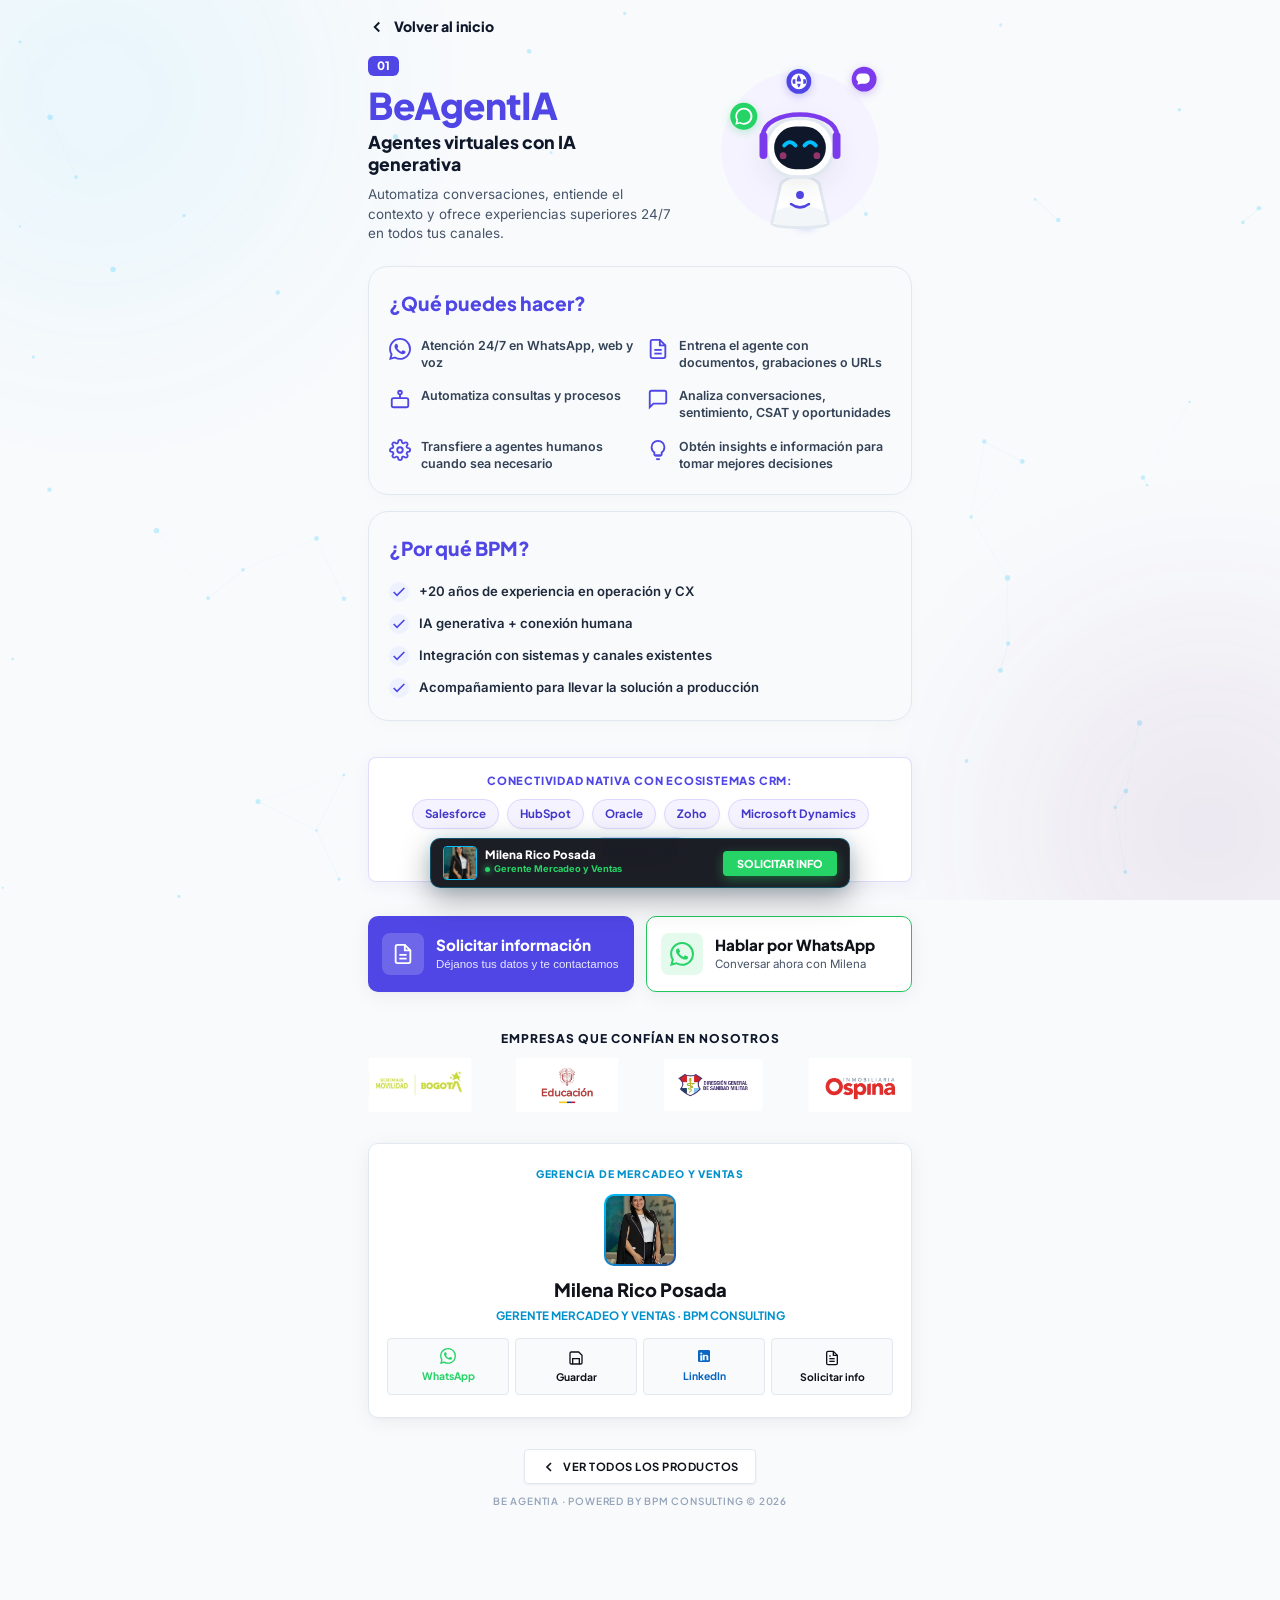
==== commit a7ceaee1: "fix: agrandar logo BPM, optimizar escala de logos de clientes, actualizar cargo de Milena y logos de" ====
--- a/agentia/index.html
+++ b/agentia/index.html
@@ -248,11 +248,10 @@
       </div>
       
       <div class="subpage-client-row">
-        <div class="subpage-client-logo-item"><img src="../assets/logos/Fedex.webp" alt="FedEx"></div>
-        <div class="subpage-client-logo-item"><img src="../assets/logos/Rabelo-Foods.webp" alt="Rabelo"></div>
-        <div class="subpage-client-logo-item"><img src="../assets/logos/Fiduprevisora.webp" alt="Previsora Seguros"></div>
-        <div class="subpage-client-logo-item"><img src="../assets/logos/Frontier.webp" alt="Frontera Energy"></div>
-        <div class="subpage-client-logo-item"><img src="../assets/logos/Fiduprevisora.webp" alt="UARIV"></div>
+        <div class="subpage-client-logo-item"><img src="../assets/logos/Secretaria-de-Mobilidad.webp" alt="Secretaría de Movilidad" style="transform: scale(1.35);"></div>
+        <div class="subpage-client-logo-item"><img src="../assets/logos/Ministerio-de-Educacion.webp" alt="Ministerio de Educación" style="transform: scale(1.35);"></div>
+        <div class="subpage-client-logo-item"><img src="../assets/logos/Direccion-General-de-Sanidad-Militar.webp" alt="DIGSA - Sanidad Militar" style="transform: scale(1.3);"></div>
+        <div class="subpage-client-logo-item"><img src="../assets/logos/Inmobiliaria-Ospina.webp" alt="OPAIN / Ospina" style="transform: scale(1.35);"></div>
       </div>
     </div>
 
--- a/css/styles.css
+++ b/css/styles.css
@@ -230,11 +230,12 @@
 }
 
 .top-brand-logo {
-  height: 38px;
-  max-width: 160px;
+  height: 52px;
+  max-width: 240px;
   width: auto;
   object-fit: contain;
   display: block;
+  filter: drop-shadow(0 2px 8px rgba(0, 0, 0, 0.04));
 }
 
 .top-header-right {
@@ -649,17 +650,24 @@
   border: 1px solid #E2E8F0;
   border-radius: 18px;
   padding: 16px 18px;
-  display: grid;
-  grid-template-columns: 1fr auto;
-  align-items: center;
-  gap: 14px;
+  display: flex;
+  flex-direction: column;
+  gap: 12px;
   margin-bottom: 22px;
   box-shadow: 0 4px 16px rgba(0, 0, 0, 0.02);
 }
 
+.assurance-main-row {
+  display: flex;
+  align-items: center;
+  justify-content: space-between;
+  gap: 14px;
+}
+
 @media (max-width: 480px) {
-  .assurance-cert-card {
-    grid-template-columns: 1fr;
+  .assurance-main-row {
+    flex-direction: column;
+    align-items: flex-start;
     gap: 12px;
   }
 }
@@ -668,6 +676,7 @@
   display: flex;
   align-items: center;
   gap: 12px;
+  flex: 1;
 }
 
 .assurance-shield-icon {
@@ -699,7 +708,8 @@
 .cert-badges-row {
   display: flex;
   align-items: center;
-  gap: 8px;
+  gap: 6px;
+  flex-shrink: 0;
 }
 
 .cert-stamp-badge {
@@ -2020,18 +2030,19 @@
 }
 
 .subpage-client-logo-item {
-  height: 36px;
+  height: 48px;
   display: flex;
   align-items: center;
   justify-content: center;
 }
 
 .subpage-client-logo-item img {
-  max-height: 28px;
-  max-width: 75px;
+  max-height: 40px;
+  max-width: 105px;
   object-fit: contain;
-  filter: grayscale(20%);
-  opacity: 0.85;
+  filter: grayscale(0%);
+  opacity: 0.95;
+  transition: all 0.2s ease;
 }
 
 /* ==========================================================================
@@ -2204,14 +2215,14 @@
 
 .client-logo-cell,
 .client-logo-card {
-  height: 72px;
+  height: 82px;
   background: #FFFFFF;
   border: 1.5px solid #E2E8F0;
-  border-radius: 12px;
+  border-radius: 14px;
   display: flex;
   align-items: center;
   justify-content: center;
-  padding: 10px 14px;
+  padding: 4px 10px;
   overflow: hidden;
   box-sizing: border-box;
   box-shadow: 0 2px 10px rgba(0, 0, 0, 0.03);
@@ -2227,22 +2238,20 @@
 
 .client-logo-cell img,
 .client-logo-card img {
-  max-width: 92%;
-  max-height: 48px;
+  max-width: 95%;
+  max-height: 60px;
   width: auto;
   height: auto;
   object-fit: contain;
-  filter: grayscale(15%);
-  opacity: 0.95;
+  filter: grayscale(0%);
+  opacity: 1;
   transition: all 0.22s ease;
   display: block;
 }
 
 .client-logo-cell:hover img,
 .client-logo-card:hover img {
-  filter: grayscale(0%);
-  opacity: 1;
-  transform: scale(1.04);
+  transform: scale(1.06);
 }
 
 .btn-expand-clients-wrap {
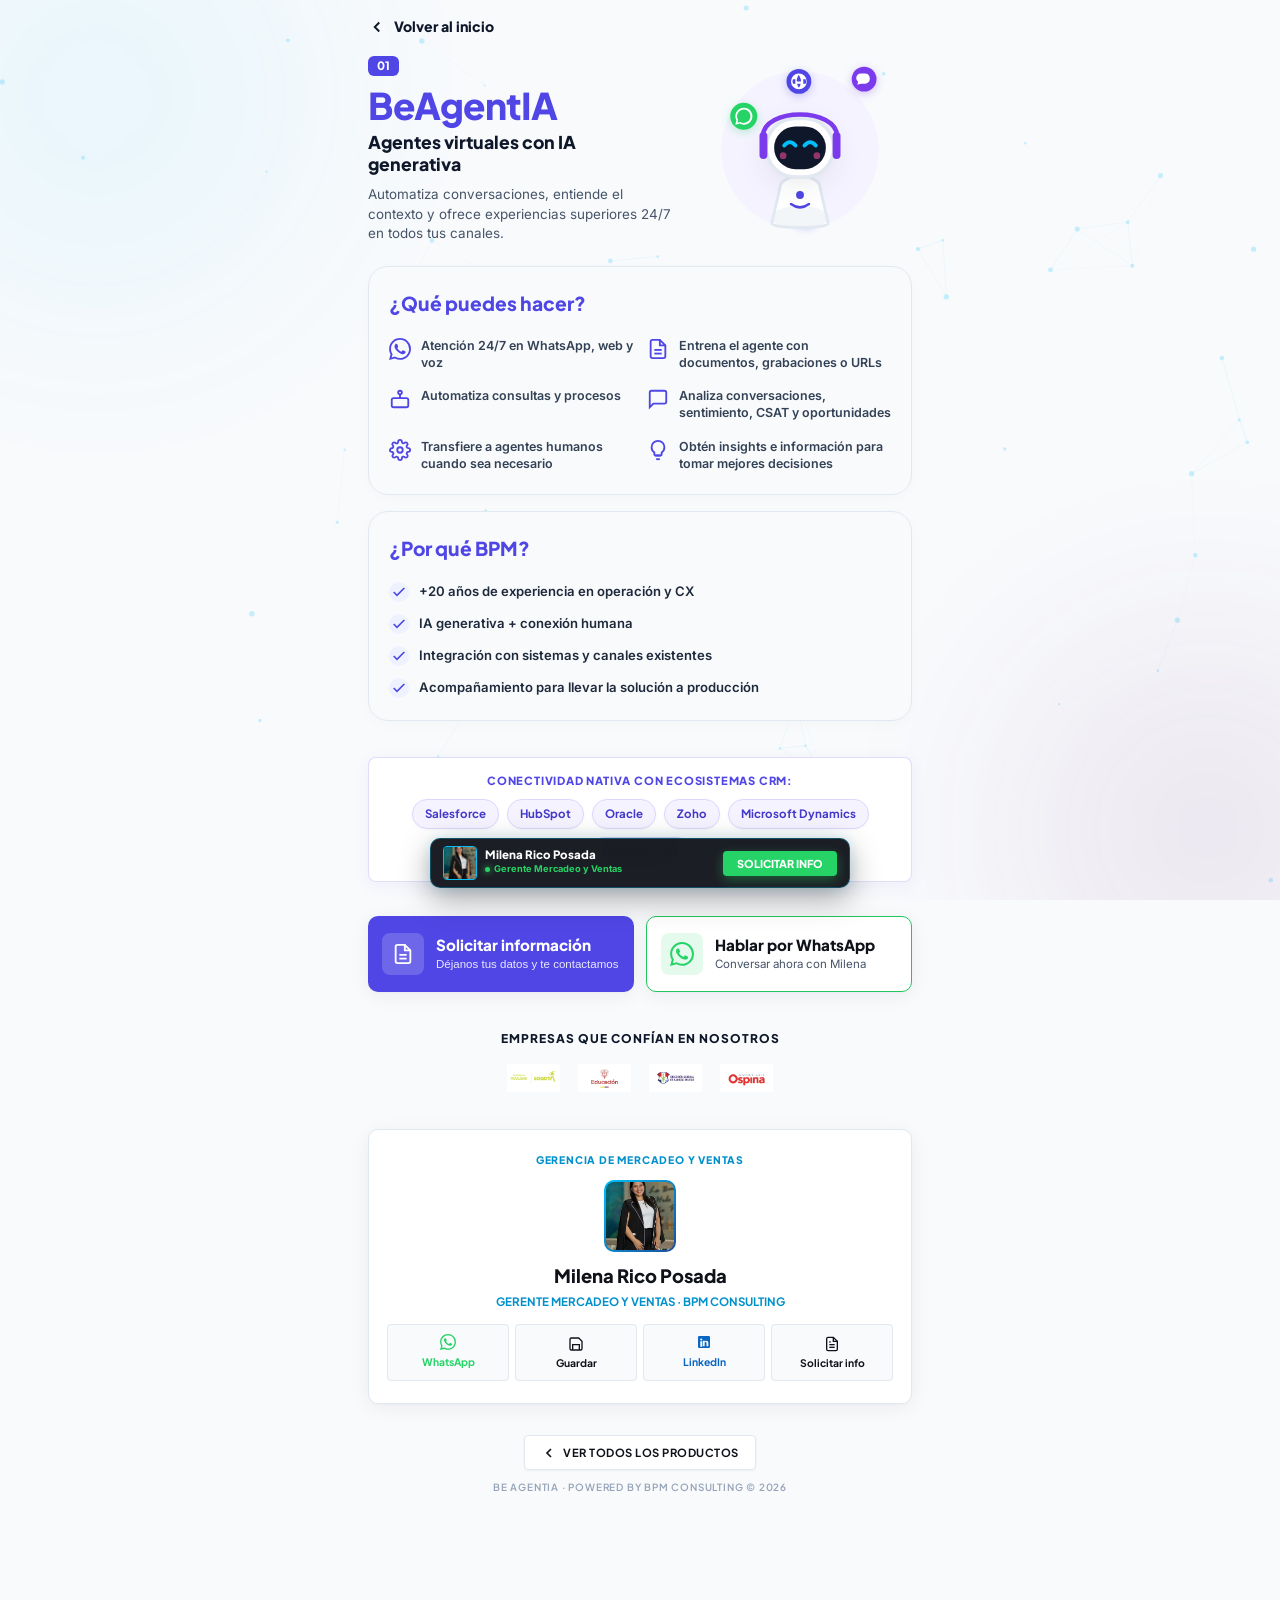
==== commit f08b9c66: "fix(subpages): corregir espaciado y tamano de logos de clientes para evitar superposicion" ====
--- a/agentia/index.html
+++ b/agentia/index.html
@@ -248,10 +248,10 @@
       </div>
       
       <div class="subpage-client-row">
-        <div class="subpage-client-logo-item"><img src="../assets/logos/Secretaria-de-Mobilidad.webp" alt="Secretaría de Movilidad" style="transform: scale(1.35);"></div>
-        <div class="subpage-client-logo-item"><img src="../assets/logos/Ministerio-de-Educacion.webp" alt="Ministerio de Educación" style="transform: scale(1.35);"></div>
-        <div class="subpage-client-logo-item"><img src="../assets/logos/Direccion-General-de-Sanidad-Militar.webp" alt="DIGSA - Sanidad Militar" style="transform: scale(1.3);"></div>
-        <div class="subpage-client-logo-item"><img src="../assets/logos/Inmobiliaria-Ospina.webp" alt="OPAIN / Ospina" style="transform: scale(1.35);"></div>
+        <div class="subpage-client-logo-item"><img src="../assets/logos/Secretaria-de-Mobilidad.webp" alt="Secretaría de Movilidad"></div>
+        <div class="subpage-client-logo-item"><img src="../assets/logos/Ministerio-de-Educacion.webp" alt="Ministerio de Educación"></div>
+        <div class="subpage-client-logo-item"><img src="../assets/logos/Direccion-General-de-Sanidad-Militar.webp" alt="DIGSA - Sanidad Militar"></div>
+        <div class="subpage-client-logo-item"><img src="../assets/logos/Inmobiliaria-Ospina.webp" alt="OPAIN / Ospina"></div>
       </div>
     </div>
 
--- a/css/styles.css
+++ b/css/styles.css
@@ -230,12 +230,12 @@
 }
 
 .top-brand-logo {
-  height: 52px;
-  max-width: 240px;
+  height: 60px;
+  max-width: 270px;
   width: auto;
   object-fit: contain;
   display: block;
-  filter: drop-shadow(0 2px 8px rgba(0, 0, 0, 0.04));
+  filter: drop-shadow(0 2px 10px rgba(0, 0, 0, 0.05));
 }
 
 .top-header-right {
@@ -717,13 +717,13 @@
   flex-direction: column;
   align-items: center;
   justify-content: center;
-  width: 48px;
-  height: 48px;
+  width: 52px;
+  height: 52px;
   border-radius: 50%;
   border: 1.5px solid #0F172A;
   text-align: center;
   background: #FFFFFF;
-  padding: 2px;
+  padding: 3px;
 }
 
 .cert-stamp-badge.icontec-badge {
@@ -2023,26 +2023,30 @@
 .subpage-client-row {
   display: flex;
   align-items: center;
-  justify-content: space-between;
-  gap: 8px;
+  justify-content: center;
+  gap: 12px 18px;
   width: 100%;
   flex-wrap: wrap;
 }
 
 .subpage-client-logo-item {
-  height: 48px;
-  display: flex;
-  align-items: center;
-  justify-content: center;
+  height: 34px;
+  display: flex;
+  align-items: center;
+  justify-content: center;
+  flex-shrink: 0;
 }
 
 .subpage-client-logo-item img {
-  max-height: 40px;
-  max-width: 105px;
+  max-height: 28px;
+  max-width: 68px;
+  width: auto;
+  height: auto;
   object-fit: contain;
   filter: grayscale(0%);
-  opacity: 0.95;
+  opacity: 0.92;
   transition: all 0.2s ease;
+  display: block;
 }
 
 /* ==========================================================================
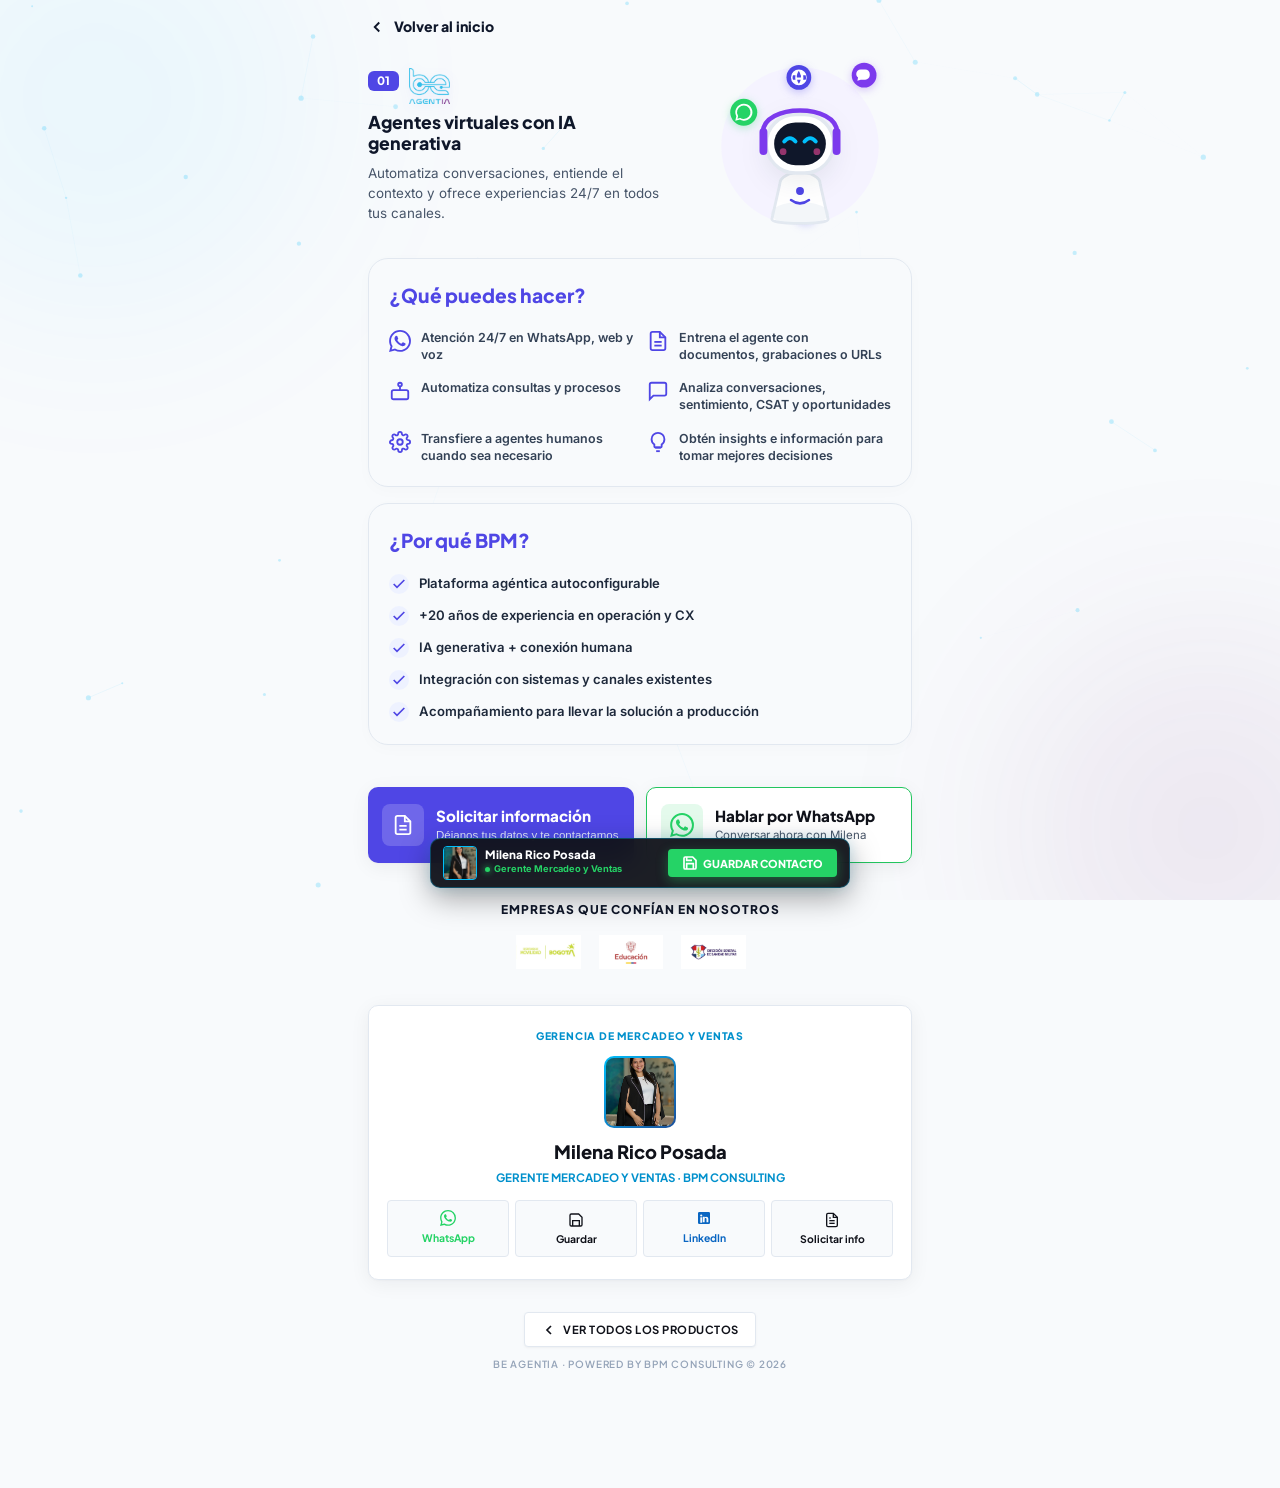
==== commit 9d82ba2e: "feat(ui): guardar contacto default CTA, product logos, updated features, DIAN & PCI certs, and clien" ====
--- a/agentia/index.html
+++ b/agentia/index.html
@@ -37,11 +37,13 @@
          ========================================================================== -->
     <section class="subpage-hero-banner reveal-on-scroll">
       <div class="subpage-hero-left">
-        <span class="subpage-badge-pill" style="background:#4F46E5;">01</span>
-        <h1 class="subpage-prod-title" style="color:#4F46E5;">BeAgentIA</h1>
+        <div style="display:flex; align-items:center; gap:10px; margin-bottom:8px;">
+          <span class="subpage-badge-pill" style="background:#4F46E5;">01</span>
+          <img src="../assets/logos/agentia-logo.png" alt="BeAgentIA" style="height:36px; width:auto; object-fit:contain; filter:drop-shadow(0 2px 6px rgba(79,70,229,0.15));" onerror="this.src='../assets/logos/agentia-portada.png'">
+        </div>
         <h2 class="subpage-prod-subtitle" data-es="Agentes virtuales con IA generativa" data-en="Virtual Agents with Generative AI">Agentes virtuales con IA generativa</h2>
-        <p class="subpage-prod-pitch" data-es="Automatiza conversaciones, entiende el contexto y ofrece experiencias superiores 24/7 en todos tus canales." data-en="Automate conversations, understand context, and deliver superior 24/7 experiences across all your channels.">
-          Automatiza conversaciones, entiende el contexto y ofrece experiencias superiores 24/7 en todos tus canales.
+        <p class="subpage-prod-pitch" data-es="Automatiza conversaciones, entiende el contexto y ofrece experiencias 24/7 en todos tus canales." data-en="Automate conversations, understand context, and deliver 24/7 experiences across all your channels.">
+          Automatiza conversaciones, entiende el contexto y ofrece experiencias 24/7 en todos tus canales.
         </p>
       </div>
 
@@ -171,6 +173,13 @@
           <div class="subpage-check-icon" style="background:#EEF2FF; color:#4F46E5;">
             <svg viewBox="0 0 24 24" width="16" height="16" fill="none" stroke="currentColor" stroke-width="2.5"><polyline points="20 6 9 17 4 12"></polyline></svg>
           </div>
+          <span class="subpage-check-text" data-es="Plataforma agéntica autoconfigurable" data-en="Self-configurable agentic platform">Plataforma agéntica autoconfigurable</span>
+        </div>
+
+        <div class="subpage-check-item">
+          <div class="subpage-check-icon" style="background:#EEF2FF; color:#4F46E5;">
+            <svg viewBox="0 0 24 24" width="16" height="16" fill="none" stroke="currentColor" stroke-width="2.5"><polyline points="20 6 9 17 4 12"></polyline></svg>
+          </div>
           <span class="subpage-check-text" data-es="+20 años de experiencia en operación y CX" data-en="+20 years of experience in operations &amp; CX">+20 años de experiencia en operación y CX</span>
         </div>
 
@@ -194,21 +203,6 @@
           </div>
           <span class="subpage-check-text" data-es="Acompañamiento para llevar la solución a producción" data-en="Full support to bring the solution to production">Acompañamiento para llevar la solución a producción</span>
         </div>
-      </div>
-    </div>
-
-    <!-- ==========================================================================
-         CRM & OMNICHANNEL CONNECTORS STRIP
-         ========================================================================== -->
-    <div class="subpage-crm-integration-strip reveal-on-scroll">
-      <span class="subpage-crm-strip-label" data-es="CONECTIVIDAD NATIVA CON ECOSISTEMAS CRM:" data-en="NATIVE CONNECTIVITY WITH CRM ECOSYSTEMS:">CONECTIVIDAD NATIVA CON ECOSISTEMAS CRM:</span>
-      <div class="subpage-crm-badges">
-        <span class="crm-badge-pill">Salesforce</span>
-        <span class="crm-badge-pill">HubSpot</span>
-        <span class="crm-badge-pill">Oracle</span>
-        <span class="crm-badge-pill">Zoho</span>
-        <span class="crm-badge-pill">Microsoft Dynamics</span>
-        <span class="crm-badge-pill">Zendesk / API</span>
       </div>
     </div>
 
@@ -251,7 +245,7 @@
         <div class="subpage-client-logo-item"><img src="../assets/logos/Secretaria-de-Mobilidad.webp" alt="Secretaría de Movilidad"></div>
         <div class="subpage-client-logo-item"><img src="../assets/logos/Ministerio-de-Educacion.webp" alt="Ministerio de Educación"></div>
         <div class="subpage-client-logo-item"><img src="../assets/logos/Direccion-General-de-Sanidad-Militar.webp" alt="DIGSA - Sanidad Militar"></div>
-        <div class="subpage-client-logo-item"><img src="../assets/logos/Inmobiliaria-Ospina.webp" alt="OPAIN / Ospina"></div>
+        <div class="subpage-client-logo-item"><img src="../assets/logos/opain.svg" alt="OPAIN - Aeropuerto El Dorado"></div>
       </div>
     </div>
 
@@ -313,8 +307,9 @@
         <div class="sticky-mgr-status"><span class="status-dot-pulse"></span> <span data-es="Gerente Mercadeo y Ventas" data-en="Marketing &amp; Sales Manager">Gerente Mercadeo y Ventas</span></div>
       </div>
     </a>
-    <button class="sticky-chat-cta" data-open-lead-modal data-service="BeAgentIA" style="border:none; cursor:pointer;">
-      <span data-es="Solicitar info" data-en="Request info">Solicitar info</span>
+    <button class="sticky-chat-cta" type="button" data-vcard style="border:none; cursor:pointer;">
+      <svg viewBox="0 0 24 24" width="16" height="16" fill="none" stroke="currentColor" stroke-width="2.5"><path d="M19 21H5a2 2 0 0 1-2-2V5a2 2 0 0 1 2-2h11l5 5v11a2 2 0 0 1-2 2z"></path><polyline points="17 21 17 13 7 13 7 21"></polyline><polyline points="7 3 7 8 15 8"></polyline></svg>
+      <span data-es="Guardar contacto" data-en="Save Contact">Guardar contacto</span>
     </button>
   </div>
 
--- a/css/styles.css
+++ b/css/styles.css
@@ -662,13 +662,24 @@
   align-items: center;
   justify-content: space-between;
   gap: 14px;
+  width: 100%;
 }
 
 @media (max-width: 480px) {
   .assurance-main-row {
     flex-direction: column;
-    align-items: flex-start;
-    gap: 12px;
+    align-items: center;
+    text-align: center;
+    gap: 14px;
+  }
+  .assurance-left-wrap {
+    flex-direction: column;
+    text-align: center;
+    justify-content: center;
+  }
+  .cert-badges-row {
+    justify-content: center;
+    margin: 0 auto;
   }
 }
 
@@ -2024,27 +2035,28 @@
   display: flex;
   align-items: center;
   justify-content: center;
-  gap: 12px 18px;
+  gap: 10px 14px;
   width: 100%;
   flex-wrap: wrap;
 }
 
 .subpage-client-logo-item {
-  height: 34px;
+  height: 40px;
   display: flex;
   align-items: center;
   justify-content: center;
   flex-shrink: 0;
+  padding: 0 2px;
 }
 
 .subpage-client-logo-item img {
-  max-height: 28px;
-  max-width: 68px;
+  max-height: 34px;
+  max-width: 82px;
   width: auto;
   height: auto;
   object-fit: contain;
   filter: grayscale(0%);
-  opacity: 0.92;
+  opacity: 0.95;
   transition: all 0.2s ease;
   display: block;
 }
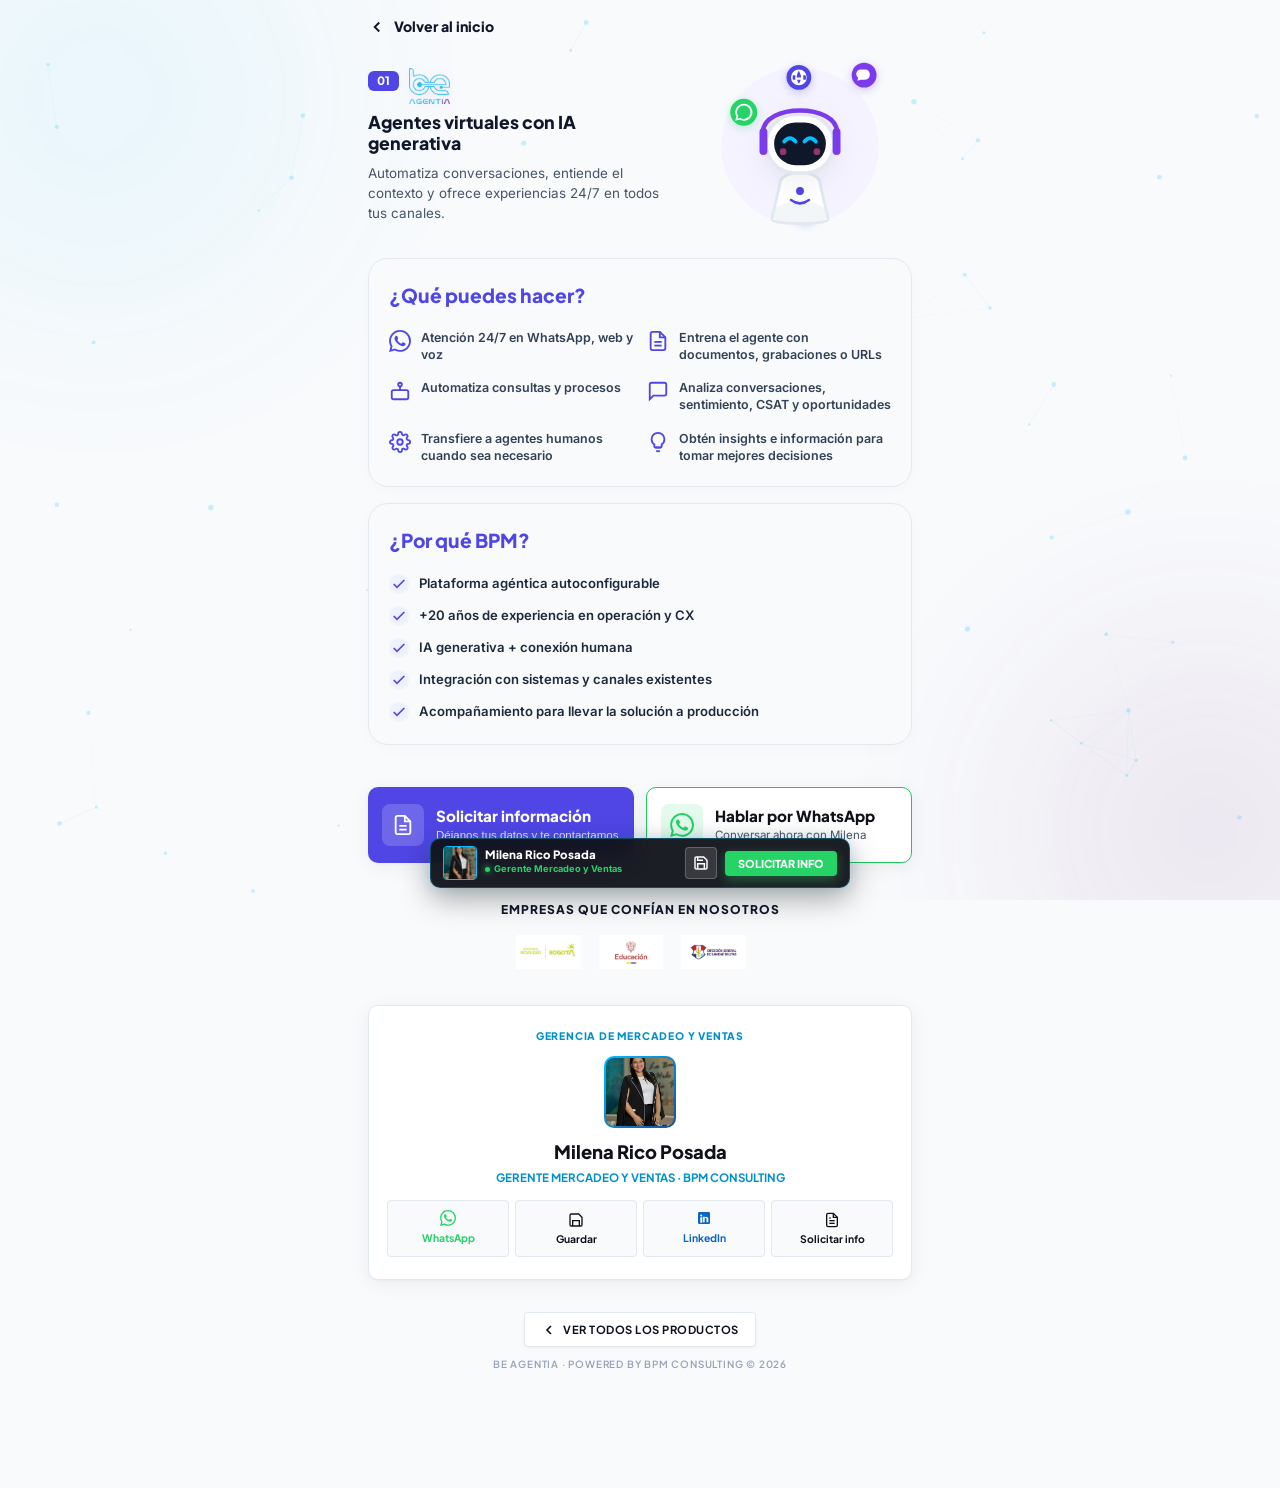
==== commit 1af4d6f7: "feat(ui): barra inferior con doble accion (solicitar info formulario/whatsapp + boton sutil guardar " ====
--- a/agentia/index.html
+++ b/agentia/index.html
@@ -307,10 +307,14 @@
         <div class="sticky-mgr-status"><span class="status-dot-pulse"></span> <span data-es="Gerente Mercadeo y Ventas" data-en="Marketing &amp; Sales Manager">Gerente Mercadeo y Ventas</span></div>
       </div>
     </a>
-    <button class="sticky-chat-cta" type="button" data-vcard style="border:none; cursor:pointer;">
-      <svg viewBox="0 0 24 24" width="16" height="16" fill="none" stroke="currentColor" stroke-width="2.5"><path d="M19 21H5a2 2 0 0 1-2-2V5a2 2 0 0 1 2-2h11l5 5v11a2 2 0 0 1-2 2z"></path><polyline points="17 21 17 13 7 13 7 21"></polyline><polyline points="7 3 7 8 15 8"></polyline></svg>
-      <span data-es="Guardar contacto" data-en="Save Contact">Guardar contacto</span>
-    </button>
+    <div class="sticky-actions-wrap">
+      <button class="sticky-vcard-subtle-btn" type="button" data-vcard aria-label="Guardar contacto" title="Guardar contacto">
+        <svg viewBox="0 0 24 24" width="16" height="16" fill="none" stroke="currentColor" stroke-width="2.2"><path d="M19 21H5a2 2 0 0 1-2-2V5a2 2 0 0 1 2-2h11l5 5v11a2 2 0 0 1-2 2z"></path><polyline points="17 21 17 13 7 13 7 21"></polyline><polyline points="7 3 7 8 15 8"></polyline></svg>
+      </button>
+      <button class="sticky-chat-cta" type="button" data-open-lead-modal data-service="BeAgentIA" style="border:none; cursor:pointer;">
+        <span data-es="Solicitar info" data-en="Request info">Solicitar info</span>
+      </button>
+    </div>
   </div>
 
   <!-- ==========================================================================
--- a/css/styles.css
+++ b/css/styles.css
@@ -2659,11 +2659,42 @@
   box-shadow: 0 0 6px #25D366;
 }
 
+.sticky-actions-wrap {
+  display: flex;
+  align-items: center;
+  gap: 8px;
+}
+
+.sticky-vcard-subtle-btn {
+  display: inline-flex;
+  align-items: center;
+  justify-content: center;
+  width: 32px;
+  height: 32px;
+  border-radius: var(--radius-xs);
+  background: rgba(255, 255, 255, 0.12);
+  border: 1px solid rgba(255, 255, 255, 0.22);
+  color: #FFFFFF;
+  cursor: pointer;
+  transition: all 0.2s ease;
+  flex-shrink: 0;
+}
+
+.sticky-vcard-subtle-btn:hover {
+  background: rgba(255, 255, 255, 0.22);
+  border-color: rgba(0, 191, 252, 0.6);
+  color: #00BFFC;
+}
+
+.sticky-vcard-subtle-btn:active {
+  transform: scale(0.92);
+}
+
 .sticky-chat-cta {
   display: inline-flex;
   align-items: center;
   gap: 5px;
-  padding: 6px 14px;
+  padding: 6px 13px;
   border-radius: var(--radius-xs);
   background: #25D366;
   color: #FFFFFF;
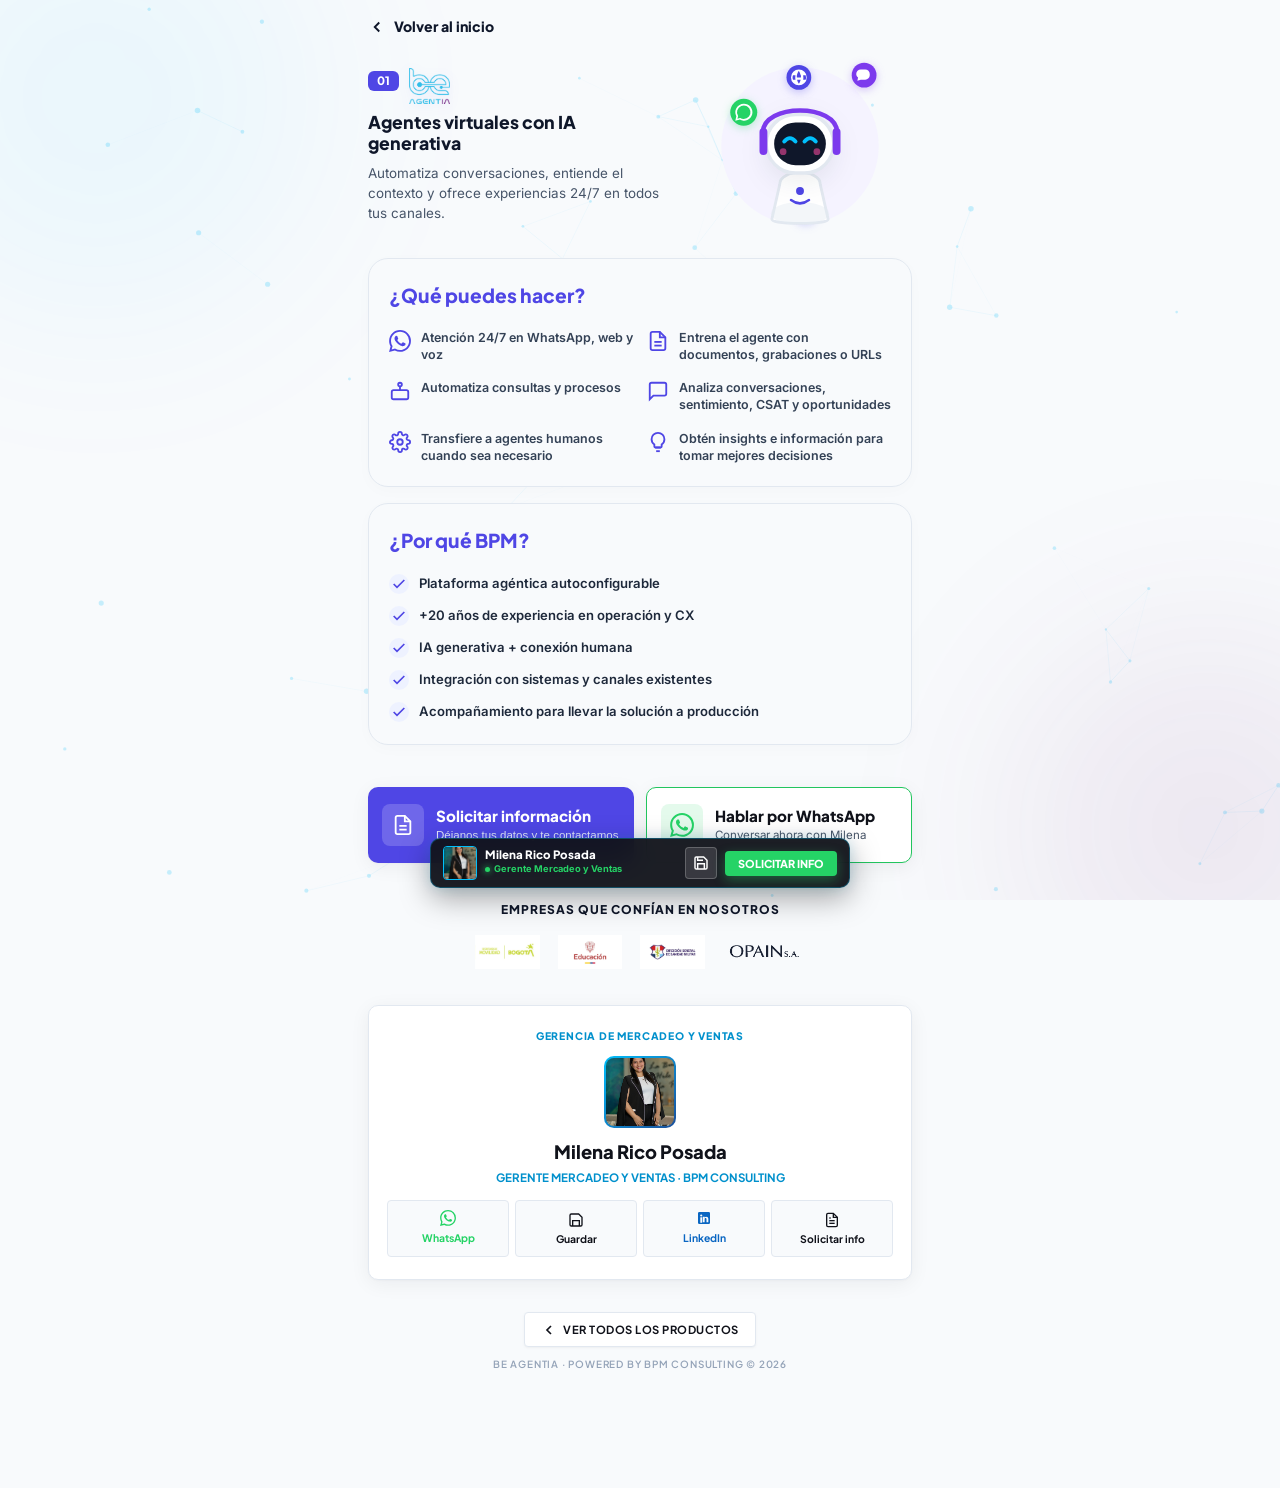
==== commit 386ed5cd: "fix(logos): integrar logo oficial invertido transparente de OPAIN S.A. y verificar clientes en todas" ====
--- a/agentia/index.html
+++ b/agentia/index.html
@@ -245,7 +245,7 @@
         <div class="subpage-client-logo-item"><img src="../assets/logos/Secretaria-de-Mobilidad.webp" alt="Secretaría de Movilidad"></div>
         <div class="subpage-client-logo-item"><img src="../assets/logos/Ministerio-de-Educacion.webp" alt="Ministerio de Educación"></div>
         <div class="subpage-client-logo-item"><img src="../assets/logos/Direccion-General-de-Sanidad-Militar.webp" alt="DIGSA - Sanidad Militar"></div>
-        <div class="subpage-client-logo-item"><img src="../assets/logos/opain.svg" alt="OPAIN - Aeropuerto El Dorado"></div>
+        <div class="subpage-client-logo-item"><img src="../assets/logos/opain-logo.png" alt="OPAIN S.A."></div>
       </div>
     </div>
 
